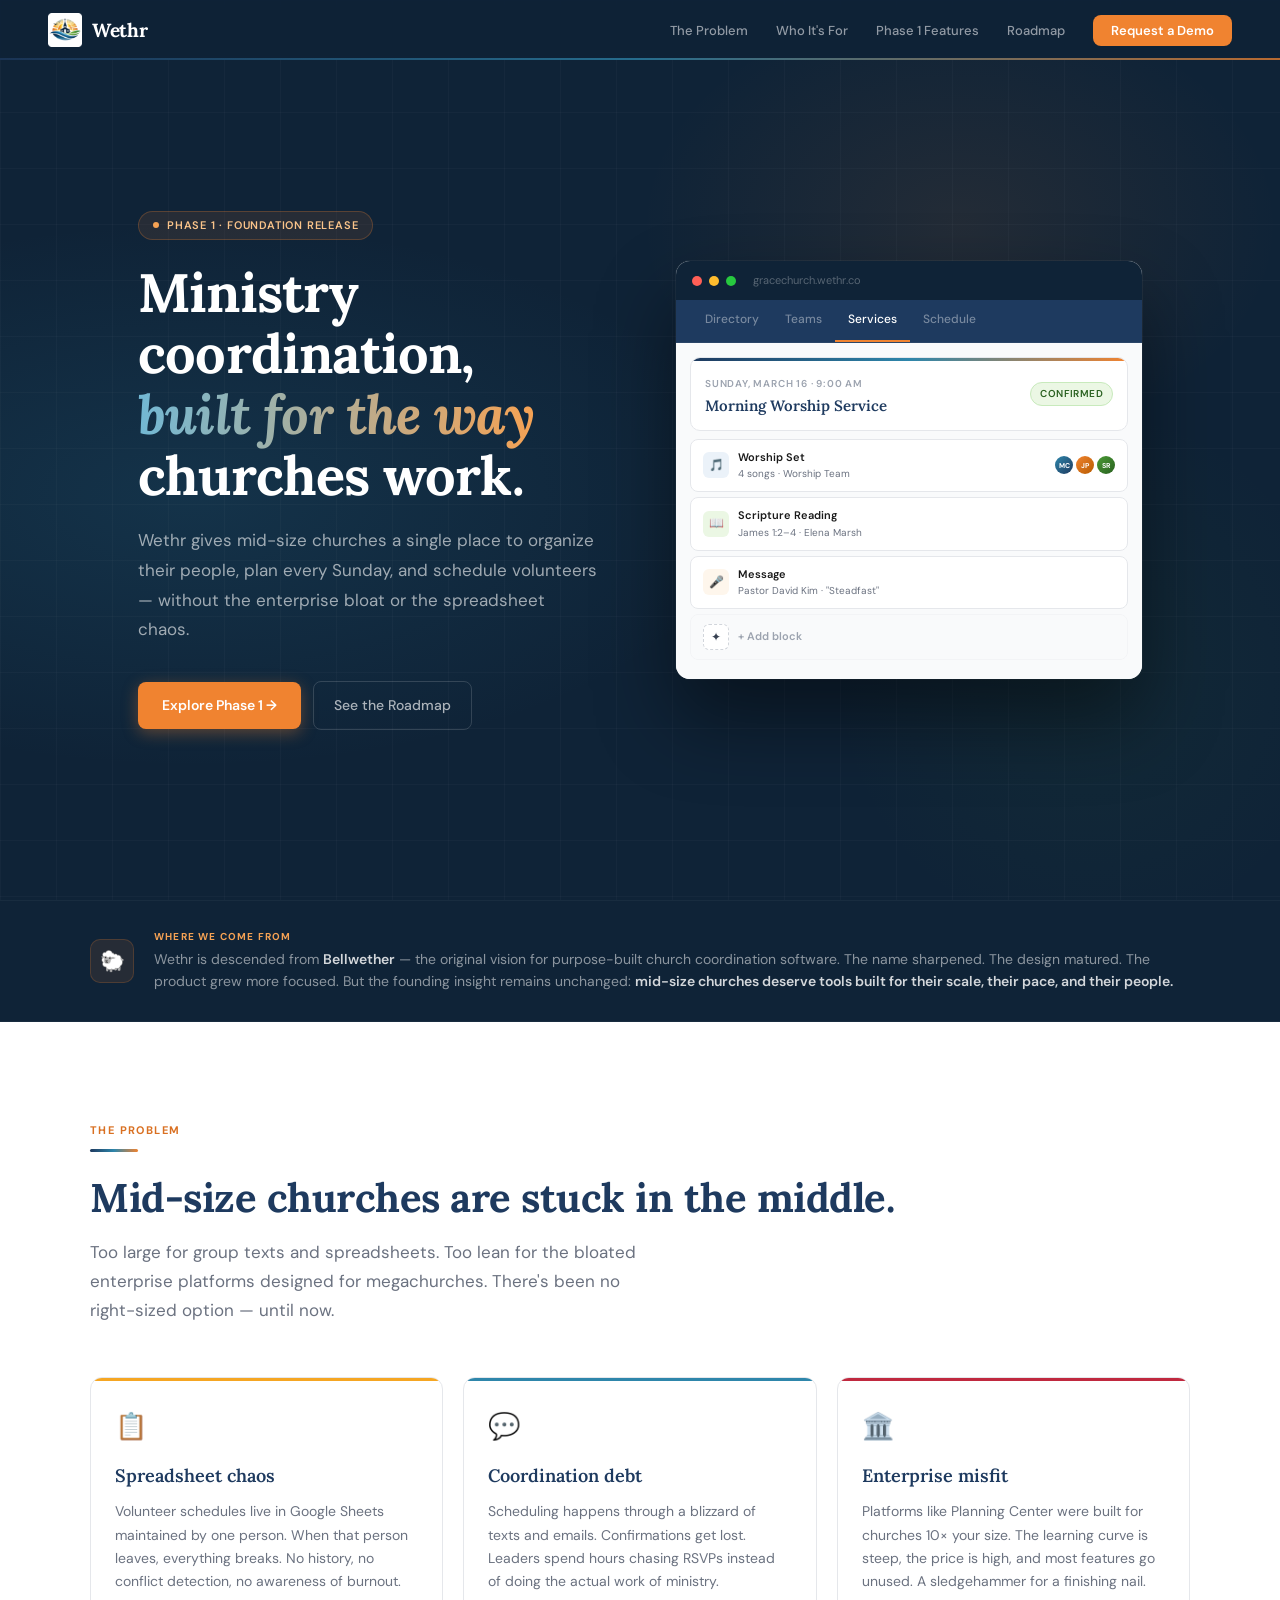
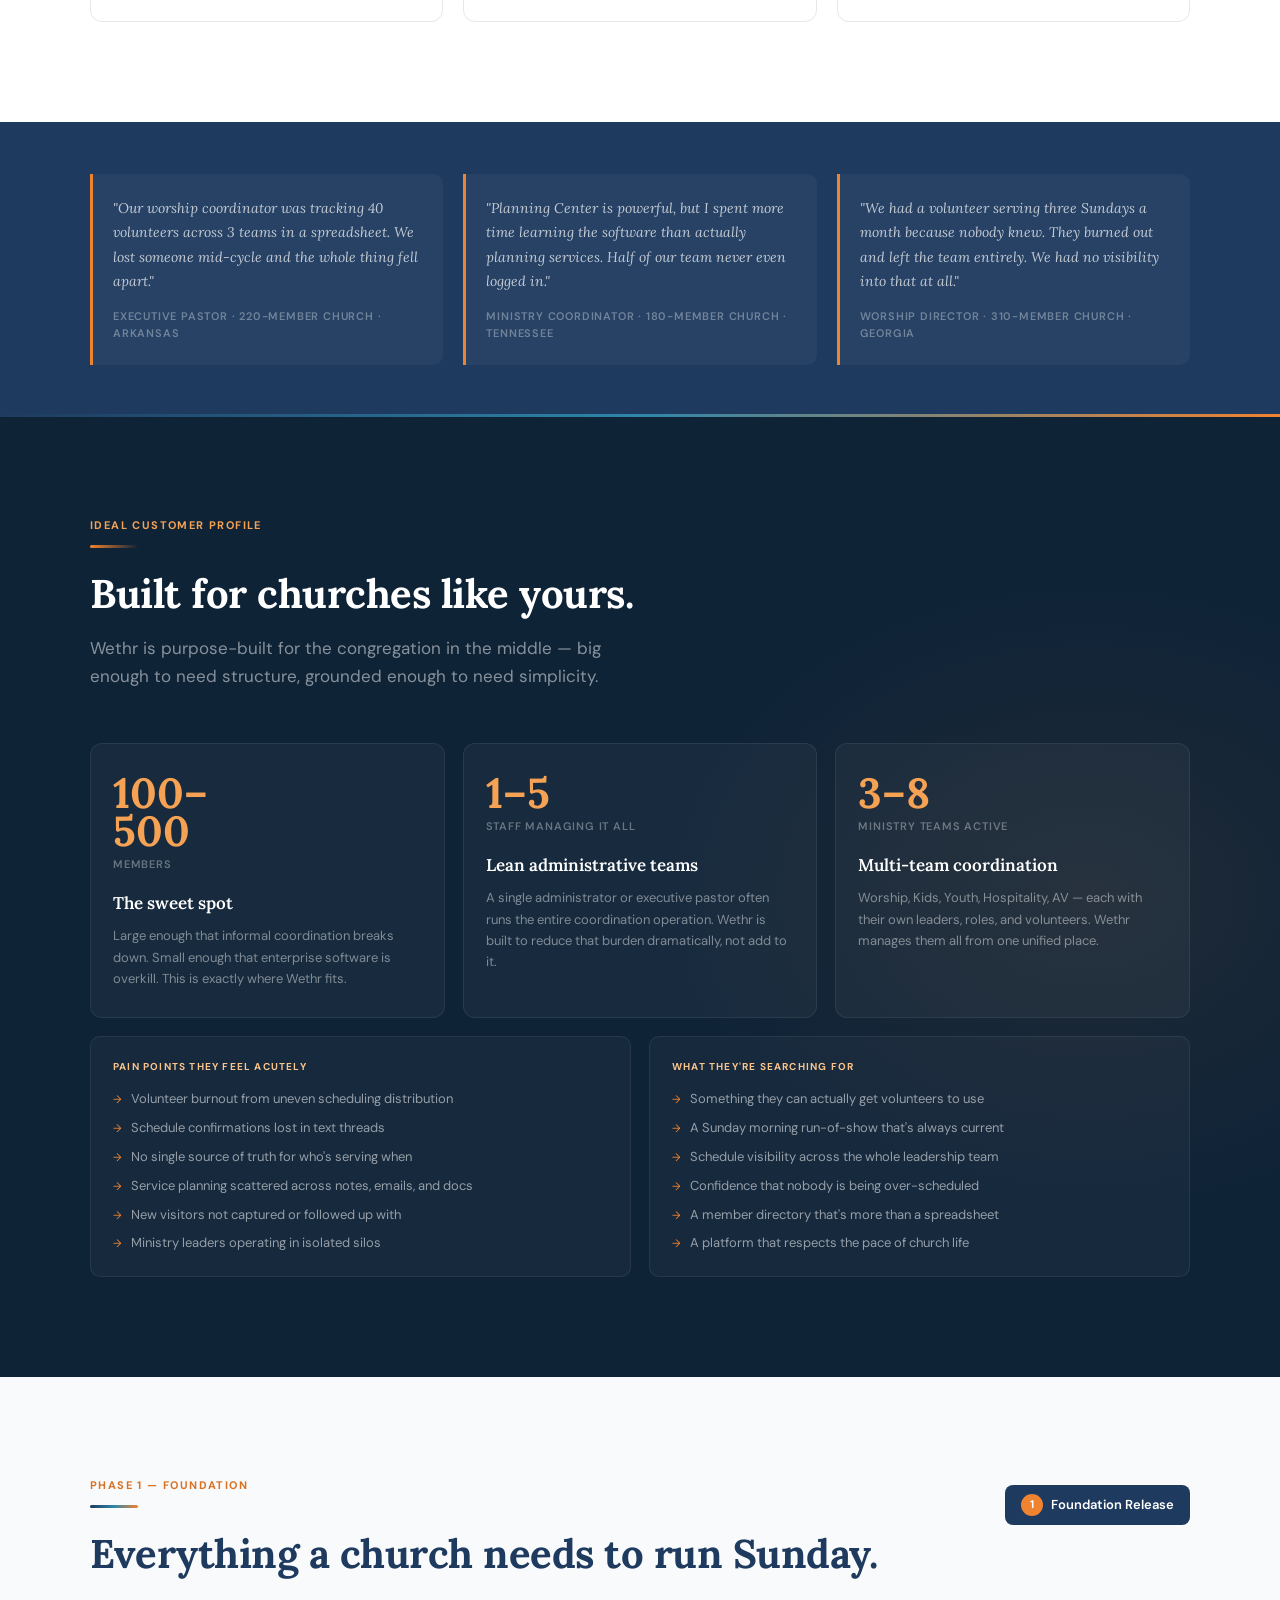
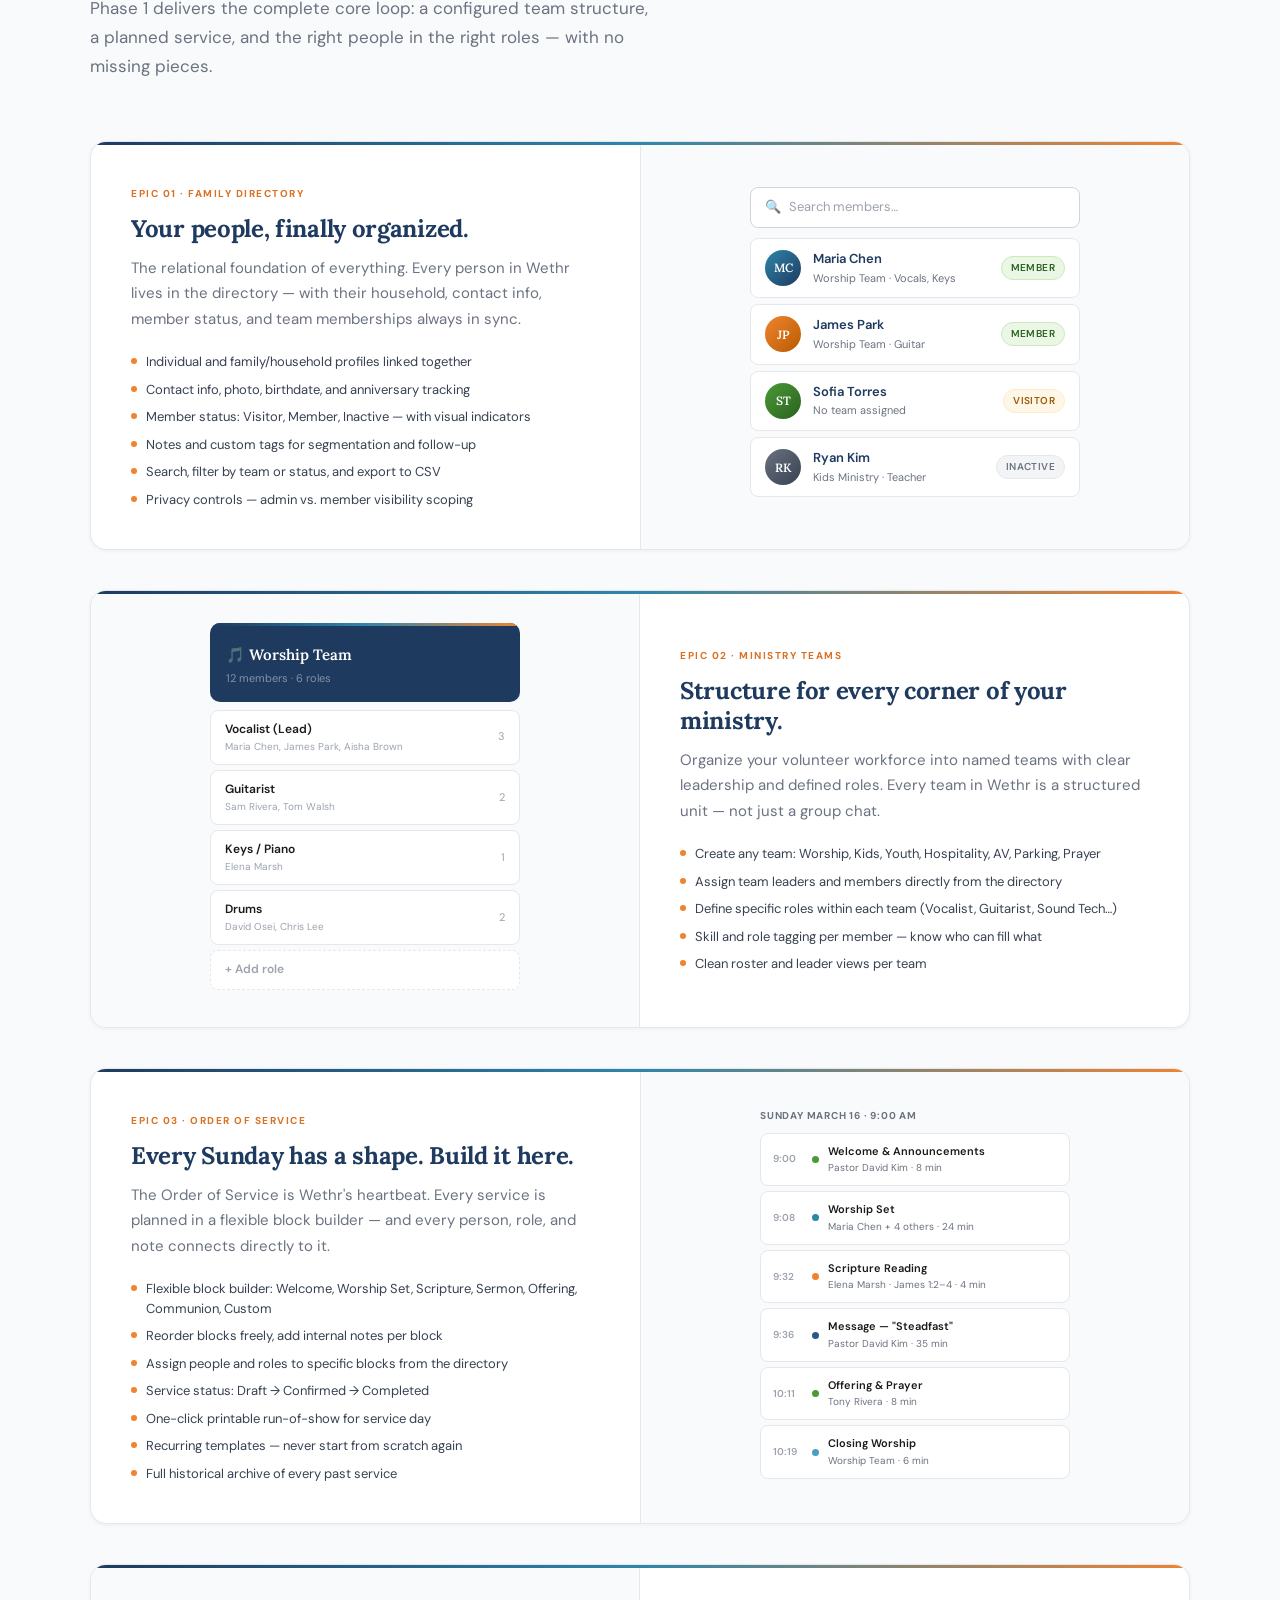
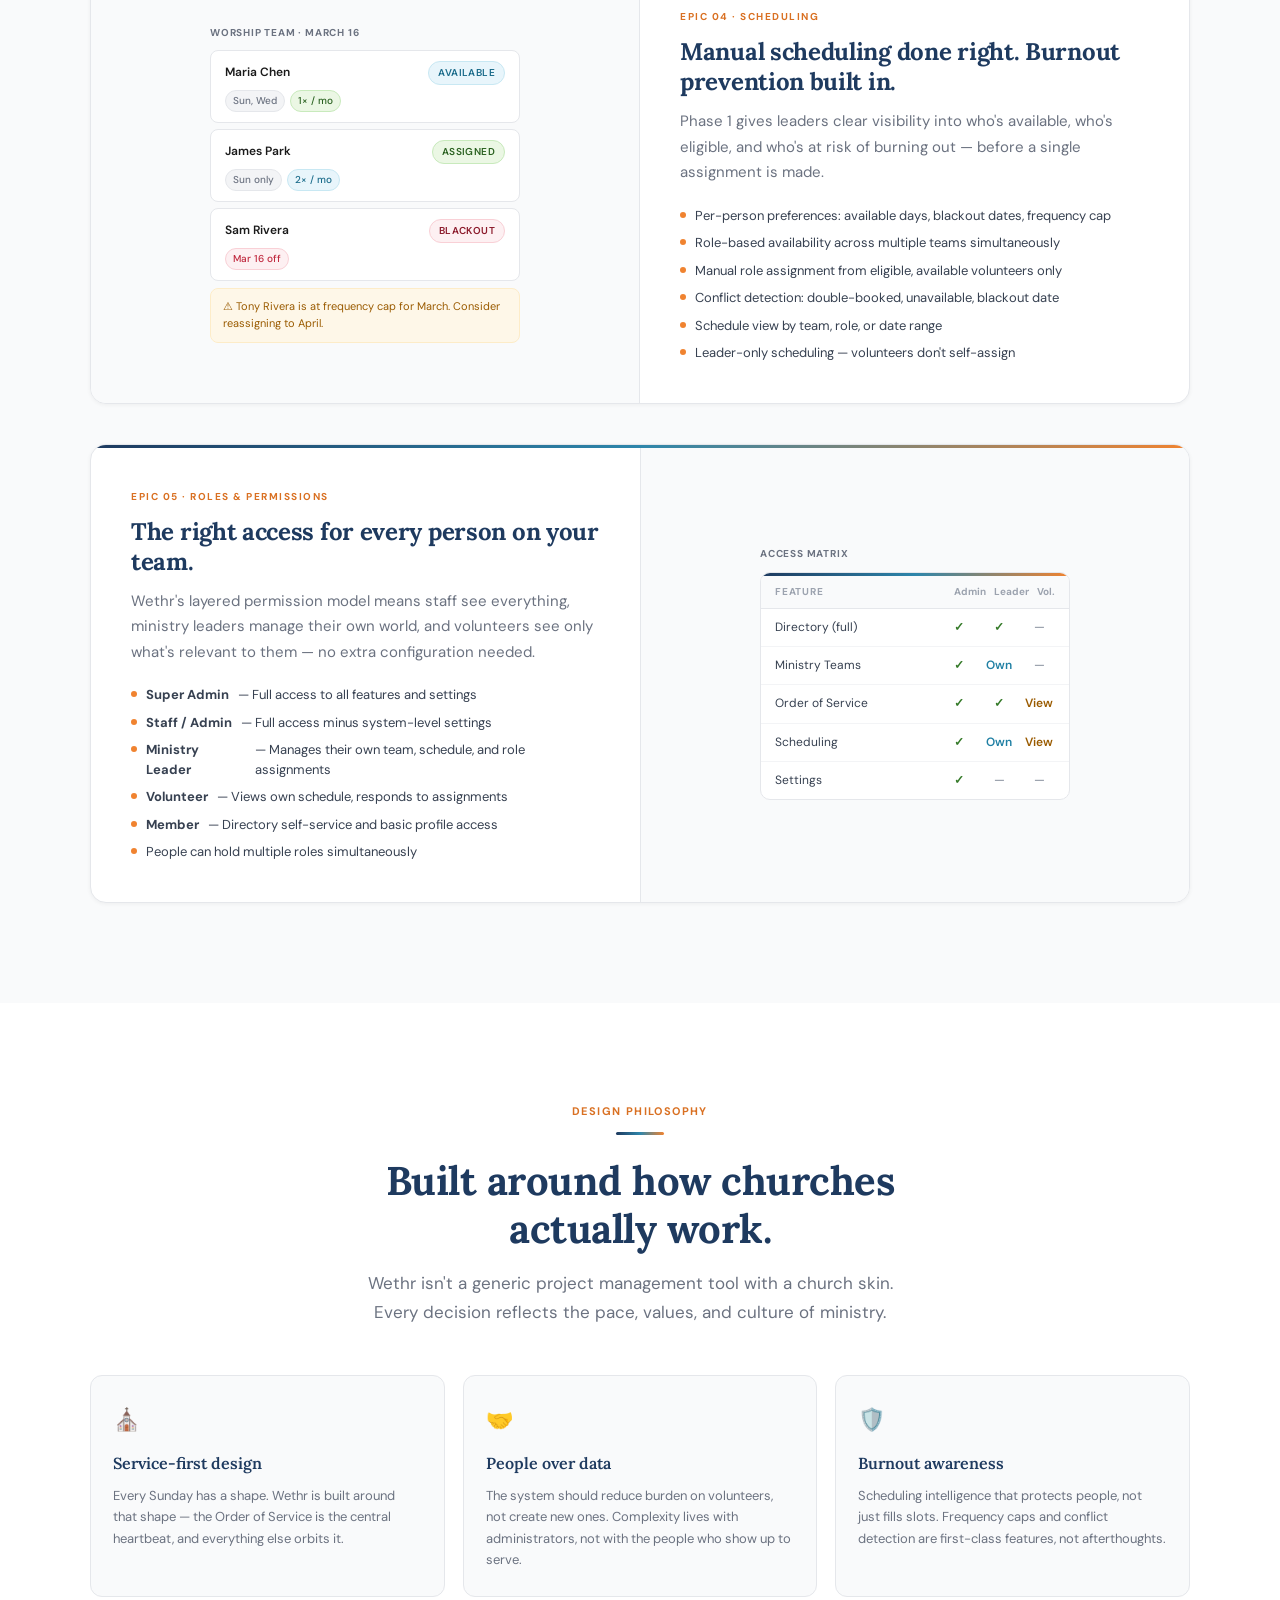
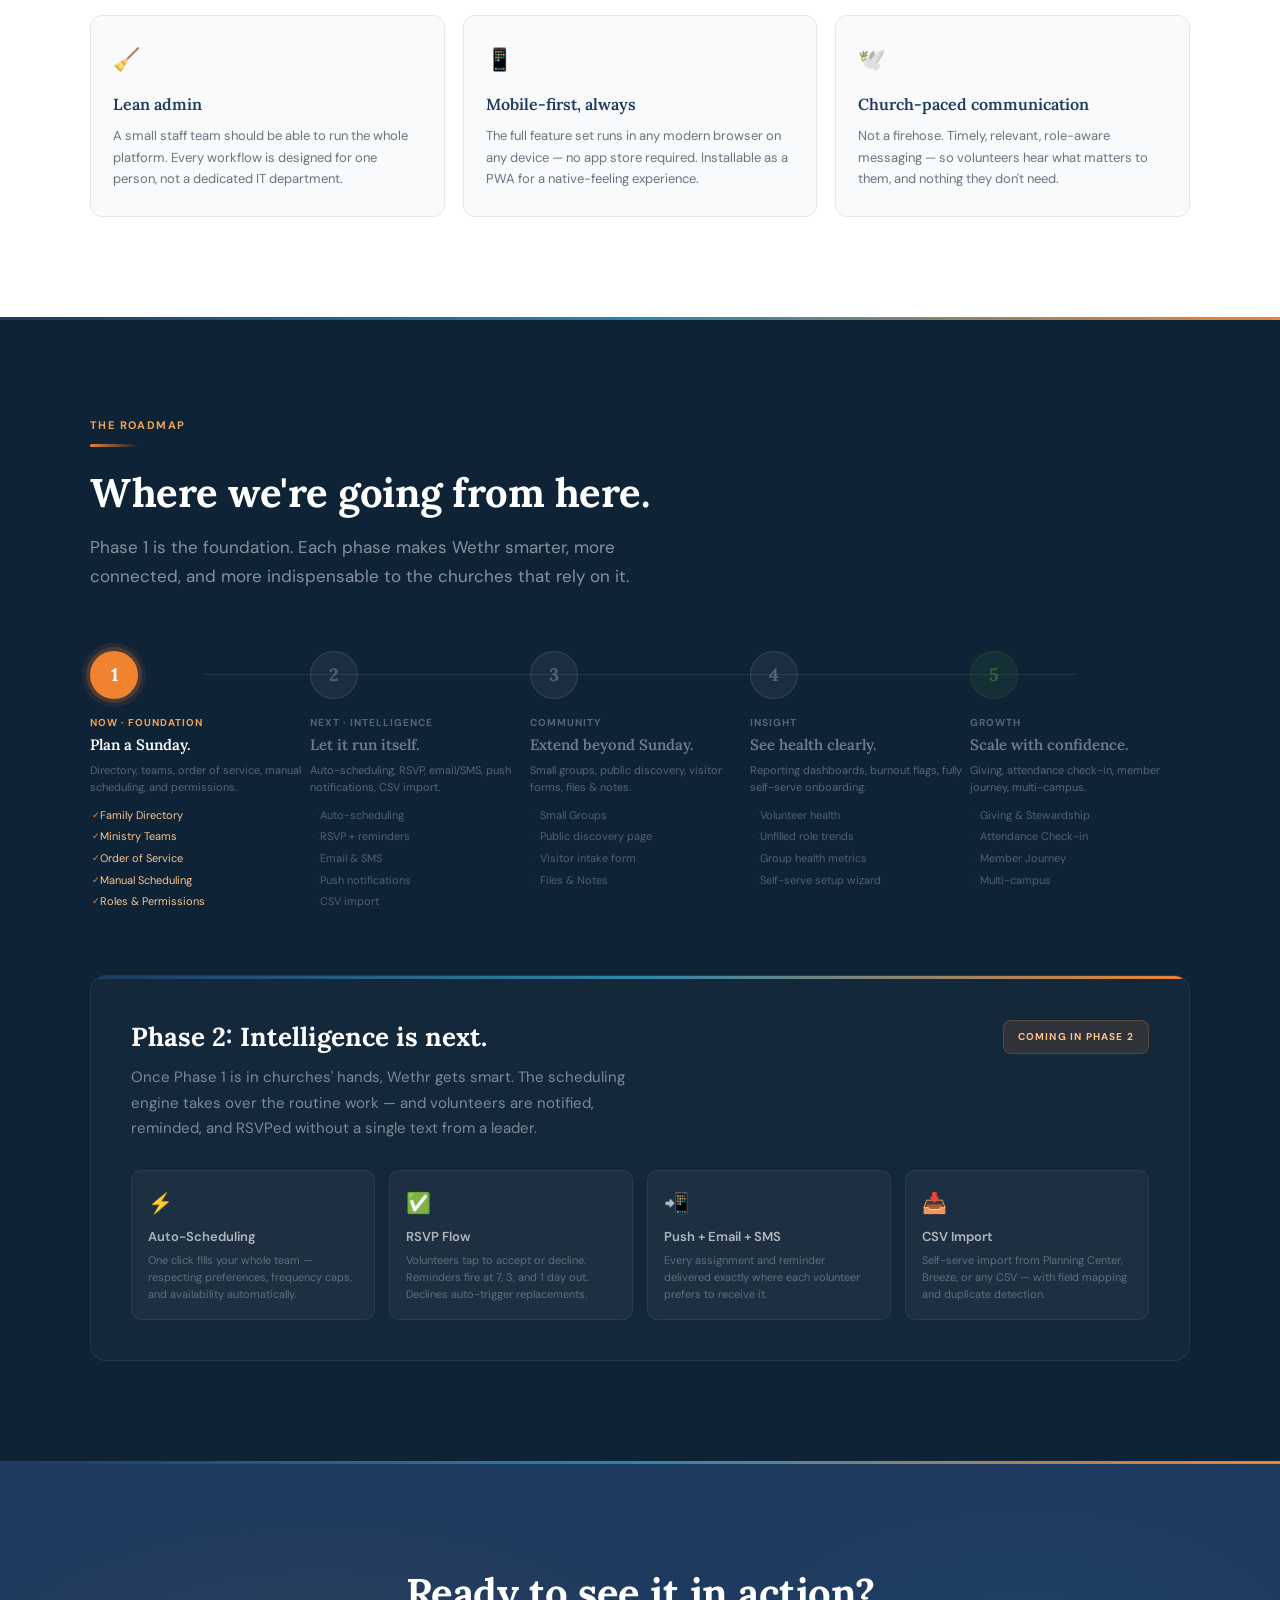
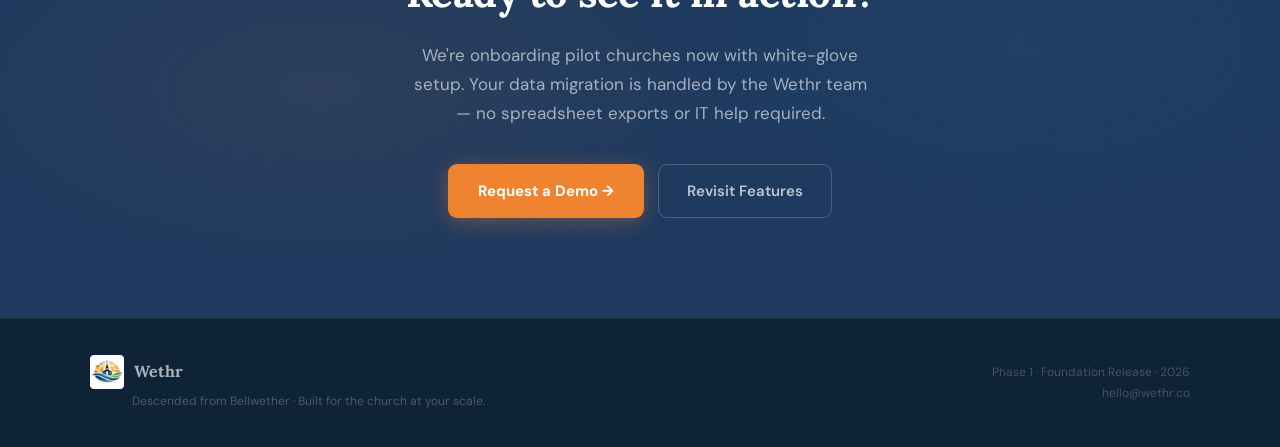
==== index.html @ d630afc7 "Brochure + Logo" ====
<!DOCTYPE html>
<html lang="en">
<head>
  <meta charset="UTF-8" />
  <meta name="viewport" content="width=device-width, initial-scale=1.0" />
  <title>Wethr — Phase 1 Pitch</title>
  <link rel="preconnect" href="https://fonts.googleapis.com" />
  <link rel="preconnect" href="https://fonts.gstatic.com" crossorigin />
  <link href="https://fonts.googleapis.com/css2?family=Lora:ital,wght@0,400;0,600;0,700;1,400;1,600&family=DM+Sans:wght@300;400;500;600;700&display=swap" rel="stylesheet" />
  <style>
    *, *::before, *::after { box-sizing: border-box; margin: 0; padding: 0; }

    :root {
      --navy-950: #0F2337;
      --navy-900: #1E3A5F;
      --navy-800: #254873;
      --navy-700: #2D5886;
      --navy-600: #3A6B9E;
      --navy-100: #D6E4F0;
      --navy-50:  #EBF2F9;

      --cerulean-700: #1A6B8A;
      --cerulean-600: #2180A4;
      --cerulean-500: #2E86AB;
      --cerulean-400: #4A9EC1;
      --cerulean-300: #72B8D4;
      --cerulean-100: #C8E8F3;
      --cerulean-50:  #E8F5FB;

      /* Sunrise — Wethr brand accent, from logo sunburst */
      --sunrise-700: #B85C00;
      --sunrise-600: #D97022;
      --sunrise-500: #F08330;
      --sunrise-400: #F5A254;
      --sunrise-300: #FAC48A;
      --sunrise-100: #FDE8CC;
      --sunrise-50:  #FEF6EC;

      /* Meadow — success green, from logo landscape */
      --meadow-700: #2A6120;
      --meadow-600: #357A29;
      --meadow-500: #4A9A35;
      --meadow-100: #C8EABC;
      --meadow-50:  #EBF7E4;

      --amber-700: #9A5B00;
      --amber-500: #D97B00;
      --amber-400: #F5A623;
      --amber-100: #FDECC8;
      --amber-50:  #FEF7E8;

      --crimson-700: #8B1A2B;
      --crimson-500: #C0293F;
      --crimson-400: #D94F62;
      --crimson-100: #F9D0D6;
      --crimson-50:  #FDF0F2;

      --neutral-900: #1A1A1A;
      --neutral-700: #374151;
      --neutral-500: #6B7280;
      --neutral-400: #9CA3AF;
      --neutral-300: #D1D5DB;
      --neutral-200: #E5E7EB;
      --neutral-100: #F3F4F6;
      --neutral-50:  #F9FAFB;
      --white: #FFFFFF;

      /* Brand signature gradient: Navy → Cerulean → Sunrise */
      --brand-rule: linear-gradient(90deg, #1E3A5F, #2E86AB, #F08330);
    }

    html { scroll-behavior: smooth; }
    body { font-family: 'DM Sans', sans-serif; font-size: 16px; color: var(--neutral-700); background: var(--neutral-50); line-height: 1.6; }

    /* ── NAV ── */
    nav {
      position: fixed; top: 0; left: 0; right: 0; z-index: 100;
      background: rgba(15, 35, 55, 0.97);
      backdrop-filter: blur(14px);
      display: flex; align-items: center; justify-content: space-between;
      padding: 0 48px; height: 60px;
    }
    nav::after { content: ''; position: absolute; bottom: 0; left: 0; right: 0; height: 2px; background: var(--brand-rule); opacity: 0.75; }

    .nav-brand { display: flex; align-items: center; gap: 10px; text-decoration: none; }
    .nav-logo { width: 34px; height: 34px; flex-shrink: 0; }
    .nav-wordmark { font-family: 'Lora', serif; font-size: 19px; font-weight: 700; color: white; letter-spacing: -0.3px; }

    .nav-links { display: flex; gap: 28px; list-style: none; align-items: center; }
    .nav-links a { font-size: 13px; font-weight: 500; color: rgba(255,255,255,0.55); text-decoration: none; transition: color 0.2s; }
    .nav-links a:hover { color: white; }
    .nav-cta { background: var(--sunrise-500) !important; color: white !important; padding: 7px 18px; border-radius: 8px; font-weight: 600 !important; }
    .nav-cta:hover { background: var(--sunrise-600) !important; }

    /* ── HERO ── */
    .hero { min-height: 100vh; background: var(--navy-950); position: relative; overflow: hidden; display: flex; align-items: center; padding: 120px 0 80px; }
    .hero-bg { position: absolute; inset: 0; background: radial-gradient(ellipse 80% 55% at 15% 55%, rgba(46,134,171,0.16) 0%, transparent 55%), radial-gradient(ellipse 50% 50% at 75% 25%, rgba(240,131,48,0.09) 0%, transparent 50%), radial-gradient(ellipse 40% 60% at 85% 75%, rgba(74,154,53,0.06) 0%, transparent 50%); }
    .hero-grid { position: absolute; inset: 0; background-image: linear-gradient(rgba(255,255,255,0.025) 1px, transparent 1px), linear-gradient(90deg, rgba(255,255,255,0.025) 1px, transparent 1px); background-size: 56px 56px; }

    .hero-content { position: relative; z-index: 2; max-width: 1100px; margin: 0 auto; padding: 0 48px; display: grid; grid-template-columns: 1fr 1fr; gap: 72px; align-items: center; }

    .heritage-pill { display: inline-flex; align-items: center; gap: 8px; background: rgba(240,131,48,0.1); border: 1px solid rgba(240,131,48,0.25); border-radius: 9999px; padding: 5px 14px; margin-bottom: 22px; }
    .heritage-pill-dot { width: 6px; height: 6px; background: var(--sunrise-400); border-radius: 50%; animation: pulse 2.5s infinite; }
    @keyframes pulse { 0%, 100% { opacity: 1; } 50% { opacity: 0.4; } }
    .heritage-pill-text { font-size: 11px; font-weight: 600; color: var(--sunrise-300); letter-spacing: 0.8px; text-transform: uppercase; }

    .hero-title { font-family: 'Lora', serif; font-size: clamp(36px, 4.8vw, 54px); font-weight: 700; color: white; line-height: 1.13; letter-spacing: -0.8px; margin-bottom: 20px; }
    .hero-title em { font-style: italic; background: linear-gradient(90deg, var(--cerulean-300), var(--sunrise-400)); -webkit-background-clip: text; -webkit-text-fill-color: transparent; background-clip: text; }
    .hero-subtitle { font-size: 17px; color: rgba(255,255,255,0.6); line-height: 1.75; margin-bottom: 36px; max-width: 460px; }

    .hero-actions { display: flex; gap: 12px; align-items: center; }
    .btn-primary { display: inline-flex; align-items: center; gap: 8px; background: var(--sunrise-500); color: white; font-size: 14px; font-weight: 600; padding: 12px 24px; border-radius: 8px; text-decoration: none; transition: all 0.2s; box-shadow: 0 4px 16px rgba(240,131,48,0.35); }
    .btn-primary:hover { background: var(--sunrise-600); transform: translateY(-1px); box-shadow: 0 6px 22px rgba(240,131,48,0.45); }
    .btn-ghost { display: inline-flex; align-items: center; gap: 8px; background: transparent; color: rgba(255,255,255,0.65); font-size: 14px; font-weight: 500; padding: 12px 20px; border-radius: 8px; text-decoration: none; border: 1px solid rgba(255,255,255,0.15); transition: all 0.2s; }
    .btn-ghost:hover { background: rgba(255,255,255,0.06); color: white; }

    /* App window */
    .hero-visual { position: relative; }
    .app-window { background: white; border-radius: 14px; box-shadow: 0 40px 80px rgba(0,0,0,0.45), 0 0 0 1px rgba(255,255,255,0.05); overflow: hidden; }
    .app-titlebar { background: var(--navy-950); padding: 11px 16px; display: flex; align-items: center; gap: 7px; }
    .titlebar-dot { width: 10px; height: 10px; border-radius: 50%; }
    .app-nav-bar { background: var(--navy-900); display: flex; border-bottom: 1px solid rgba(255,255,255,0.06); padding: 0 16px; }
    .app-nav-item { font-size: 12px; font-weight: 500; color: rgba(255,255,255,0.4); padding: 10px 13px; border-bottom: 2px solid transparent; }
    .app-nav-item.active { color: white; border-bottom-color: var(--sunrise-500); }
    .app-body { padding: 14px; background: var(--neutral-50); }
    .app-service-header { background: white; border: 1px solid var(--neutral-200); border-radius: 10px; padding: 12px 14px; margin-bottom: 8px; display: flex; align-items: center; justify-content: space-between; overflow: hidden; position: relative; }
    .app-service-rule { position: absolute; top: 0; left: 0; right: 0; height: 3px; background: var(--brand-rule); }
    .service-date { font-size: 10px; font-weight: 600; color: var(--neutral-400); text-transform: uppercase; letter-spacing: 0.8px; margin-bottom: 2px; margin-top: 6px; }
    .service-name { font-family: 'Lora', serif; font-size: 15px; font-weight: 600; color: var(--navy-900); }
    .badge { font-size: 10px; font-weight: 600; letter-spacing: 0.4px; text-transform: uppercase; padding: 3px 9px; border-radius: 9999px; }
    .badge-confirmed { background: var(--meadow-50); color: var(--meadow-700); border: 1px solid var(--meadow-100); }
    .app-block { background: white; border: 1px solid var(--neutral-200); border-radius: 8px; padding: 9px 12px; margin-bottom: 5px; display: flex; align-items: center; gap: 9px; }
    .block-icon { width: 26px; height: 26px; border-radius: 6px; display: flex; align-items: center; justify-content: center; font-size: 12px; flex-shrink: 0; }
    .block-label { font-size: 11px; font-weight: 600; color: var(--neutral-900); }
    .block-detail { font-size: 10px; color: var(--neutral-500); }
    .avatar-row { display: flex; gap: 3px; }
    .avatar { width: 18px; height: 18px; border-radius: 50%; display: flex; align-items: center; justify-content: center; font-size: 7px; font-weight: 700; color: white; }

    /* ── SHARED ── */
    section { padding: 100px 48px; }
    .container { max-width: 1100px; margin: 0 auto; }
    .section-label { font-size: 11px; font-weight: 700; letter-spacing: 1.4px; text-transform: uppercase; color: var(--sunrise-600); margin-bottom: 10px; }
    .section-title { font-family: 'Lora', serif; font-size: clamp(28px, 3.5vw, 40px); font-weight: 700; color: var(--navy-900); letter-spacing: -0.5px; line-height: 1.2; margin-bottom: 16px; }
    .section-subtitle { font-size: 17px; color: var(--neutral-500); line-height: 1.7; max-width: 560px; }
    .brand-rule { height: 3px; background: var(--brand-rule); border-radius: 2px; width: 48px; margin-bottom: 22px; }

    /* ── HERITAGE BANNER ── */
    .heritage-banner { background: var(--navy-950); border-top: 1px solid rgba(255,255,255,0.04); border-bottom: 1px solid rgba(255,255,255,0.04); padding: 28px 48px; }
    .heritage-inner { max-width: 1100px; margin: 0 auto; display: flex; align-items: center; gap: 20px; }
    .heritage-icon { width: 44px; height: 44px; border-radius: 10px; background: rgba(240,131,48,0.1); border: 1px solid rgba(240,131,48,0.2); display: flex; align-items: center; justify-content: center; flex-shrink: 0; font-size: 20px; }
    .heritage-label { font-size: 10px; font-weight: 700; text-transform: uppercase; letter-spacing: 1.2px; color: var(--sunrise-400); margin-bottom: 3px; }
    .heritage-body { font-size: 14px; color: rgba(255,255,255,0.52); line-height: 1.6; }
    .heritage-body strong { color: rgba(255,255,255,0.82); font-weight: 600; }

    /* ── PROBLEM ── */
    .problem-section { background: var(--white); }
    .problem-grid { display: grid; grid-template-columns: repeat(3, 1fr); gap: 20px; margin-top: 52px; }
    .problem-card { padding: 28px 24px; border-radius: 12px; border: 1px solid var(--neutral-200); position: relative; overflow: hidden; transition: transform 0.2s, box-shadow 0.2s; }
    .problem-card:hover { transform: translateY(-2px); box-shadow: 0 8px 24px rgba(0,0,0,0.08); }
    .problem-card::before { content: ''; position: absolute; top: 0; left: 0; right: 0; height: 3px; }
    .problem-card.p1::before { background: var(--amber-400); }
    .problem-card.p2::before { background: var(--cerulean-500); }
    .problem-card.p3::before { background: var(--crimson-500); }
    .problem-icon { font-size: 26px; margin-bottom: 14px; }
    .problem-card h3 { font-family: 'Lora', serif; font-size: 18px; font-weight: 600; color: var(--navy-900); margin-bottom: 10px; }
    .problem-card p { font-size: 14px; color: var(--neutral-500); line-height: 1.65; }

    /* ── QUOTE STRIP ── */
    .quote-strip { background: var(--navy-900); padding: 52px 48px; position: relative; overflow: hidden; }
    .quote-strip::after { content: ''; position: absolute; bottom: 0; left: 0; right: 0; height: 3px; background: var(--brand-rule); }
    .quote-grid { max-width: 1100px; margin: 0 auto; display: grid; grid-template-columns: repeat(3, 1fr); gap: 20px; }
    .quote-card { padding: 22px 20px; border-left: 3px solid var(--sunrise-500); background: rgba(255,255,255,0.04); border-radius: 0 10px 10px 0; }
    .quote-text { font-family: 'Lora', serif; font-style: italic; font-size: 14px; color: rgba(255,255,255,0.72); line-height: 1.75; margin-bottom: 14px; }
    .quote-attr { font-size: 11px; font-weight: 600; color: rgba(255,255,255,0.35); text-transform: uppercase; letter-spacing: 0.8px; }

    /* ── ICP ── */
    .icp-section { background: var(--navy-950); position: relative; overflow: hidden; }
    .icp-section::before { content: ''; position: absolute; inset: 0; background: radial-gradient(ellipse 60% 60% at 85% 50%, rgba(240,131,48,0.07) 0%, transparent 55%); }
    .icp-section .section-label { color: var(--sunrise-400); }
    .icp-section .section-title { color: white; }
    .icp-section .section-subtitle { color: rgba(255,255,255,0.5); }
    .icp-grid { display: grid; grid-template-columns: repeat(3, 1fr); gap: 18px; margin-top: 52px; }
    .icp-card { background: rgba(255,255,255,0.04); border: 1px solid rgba(255,255,255,0.07); border-radius: 12px; padding: 28px 22px; transition: all 0.25s; }
    .icp-card:hover { background: rgba(255,255,255,0.07); border-color: rgba(240,131,48,0.25); transform: translateY(-2px); }
    .icp-stat { font-family: 'Lora', serif; font-size: 42px; font-weight: 700; color: var(--sunrise-400); line-height: 1; margin-bottom: 4px; }
    .icp-stat-label { font-size: 11px; font-weight: 600; color: rgba(255,255,255,0.35); text-transform: uppercase; letter-spacing: 0.8px; margin-bottom: 16px; }
    .icp-card h3 { font-family: 'Lora', serif; font-size: 17px; font-weight: 600; color: white; margin-bottom: 8px; }
    .icp-card p { font-size: 13px; color: rgba(255,255,255,0.45); line-height: 1.65; }
    .icp-detail-row { display: grid; grid-template-columns: 1fr 1fr; gap: 18px; margin-top: 18px; }
    .icp-detail-box { background: rgba(255,255,255,0.03); border: 1px solid rgba(255,255,255,0.07); border-radius: 10px; padding: 22px; }
    .icp-detail-box h4 { font-size: 10px; font-weight: 700; text-transform: uppercase; letter-spacing: 1.2px; color: var(--sunrise-300); margin-bottom: 14px; }
    .icp-detail-box ul { list-style: none; display: flex; flex-direction: column; gap: 8px; }
    .icp-detail-box li { font-size: 13px; color: rgba(255,255,255,0.55); display: flex; align-items: flex-start; gap: 9px; }
    .icp-detail-box li::before { content: '→'; color: var(--sunrise-500); font-size: 11px; margin-top: 2px; flex-shrink: 0; }

    /* ── FEATURES ── */
    .features-section { background: var(--neutral-50); }
    .features-header { display: flex; align-items: flex-start; justify-content: space-between; gap: 48px; margin-bottom: 60px; }
    .phase-badge { display: inline-flex; align-items: center; gap: 8px; background: var(--navy-900); color: white; padding: 9px 16px; border-radius: 8px; font-size: 13px; font-weight: 600; flex-shrink: 0; margin-top: 8px; }
    .phase-badge-num { background: var(--sunrise-500); color: white; width: 22px; height: 22px; border-radius: 50%; display: flex; align-items: center; justify-content: center; font-size: 11px; font-weight: 700; }

    .feature-block { display: grid; grid-template-columns: 1fr 1fr; margin-bottom: 40px; background: white; border: 1px solid var(--neutral-200); border-radius: 16px; overflow: hidden; box-shadow: 0 1px 4px rgba(0,0,0,0.05); position: relative; }
    /* brand rule top stripe */
    .feature-block::before { content: ''; display: block; position: absolute; top: 0; left: 0; right: 0; height: 3px; background: var(--brand-rule); z-index: 1; }
    .feature-block.reverse { direction: rtl; }
    .feature-block.reverse > * { direction: ltr; }

    .feature-content { padding: 44px 40px 40px; display: flex; flex-direction: column; justify-content: center; }
    .feature-number { font-size: 10px; font-weight: 700; text-transform: uppercase; letter-spacing: 1.5px; color: var(--sunrise-600); margin-bottom: 12px; }
    .feature-content h3 { font-family: 'Lora', serif; font-size: 24px; font-weight: 700; color: var(--navy-900); letter-spacing: -0.3px; margin-bottom: 12px; line-height: 1.25; }
    .feature-content p { font-size: 15px; color: var(--neutral-500); line-height: 1.7; margin-bottom: 20px; }
    .feature-list { list-style: none; display: flex; flex-direction: column; gap: 8px; }
    .feature-list li { font-size: 13px; color: var(--neutral-700); display: flex; align-items: flex-start; gap: 9px; line-height: 1.5; }
    .feature-list li::before { content: ''; width: 6px; height: 6px; border-radius: 50%; background: var(--sunrise-500); flex-shrink: 0; margin-top: 6px; }

    .feature-visual { background: var(--neutral-50); border-left: 1px solid var(--neutral-200); padding: 32px; display: flex; align-items: center; justify-content: center; min-height: 310px; }
    .feature-block.reverse .feature-visual { border-left: none; border-right: 1px solid var(--neutral-200); }

    /* ── MOCK UI ── */
    .dir-mock { width: 100%; max-width: 330px; }
    .dir-search { background: white; border: 1px solid var(--neutral-300); border-radius: 8px; padding: 9px 14px; font-size: 13px; color: var(--neutral-400); margin-bottom: 10px; display: flex; align-items: center; gap: 8px; }
    .person-row { background: white; border: 1px solid var(--neutral-200); border-radius: 8px; padding: 10px 14px; margin-bottom: 6px; display: flex; align-items: center; gap: 12px; }
    .person-avatar { width: 36px; height: 36px; border-radius: 50%; display: flex; align-items: center; justify-content: center; font-family: 'Lora', serif; font-size: 12px; font-weight: 600; color: white; flex-shrink: 0; }
    .person-info { flex: 1; }
    .person-name { font-size: 13px; font-weight: 600; color: var(--navy-900); }
    .person-meta { font-size: 11px; color: var(--neutral-500); }

    .team-mock { width: 100%; max-width: 310px; }
    .team-header-card { background: var(--navy-900); border-radius: 10px; padding: 14px 16px; margin-bottom: 8px; position: relative; overflow: hidden; }
    .team-header-rule { position: absolute; top: 0; left: 0; right: 0; height: 3px; background: var(--brand-rule); }
    .team-name { font-family: 'Lora', serif; font-size: 15px; font-weight: 600; color: white; margin-bottom: 3px; margin-top: 6px; }
    .team-count { font-size: 11px; color: rgba(255,255,255,0.45); }
    .role-row { background: white; border: 1px solid var(--neutral-200); border-radius: 8px; padding: 9px 14px; margin-bottom: 5px; display: flex; align-items: center; justify-content: space-between; }
    .role-name { font-size: 12px; font-weight: 600; color: var(--neutral-900); }
    .role-count { font-size: 11px; color: var(--neutral-400); }

    .oos-mock { width: 100%; max-width: 310px; }
    .oos-block { background: white; border: 1px solid var(--neutral-200); border-radius: 8px; padding: 9px 12px; margin-bottom: 5px; display: flex; gap: 9px; align-items: center; }
    .oos-time { font-size: 10px; color: var(--neutral-400); font-weight: 600; width: 30px; flex-shrink: 0; }
    .oos-dot { width: 7px; height: 7px; border-radius: 50%; flex-shrink: 0; }
    .oos-block-name { font-size: 11px; font-weight: 600; color: var(--neutral-900); }
    .oos-block-who { font-size: 10px; color: var(--neutral-500); }

    .sched-mock { width: 100%; max-width: 310px; }
    .sched-person { background: white; border: 1px solid var(--neutral-200); border-radius: 8px; padding: 10px 14px; margin-bottom: 6px; }
    .sched-row { display: flex; align-items: center; justify-content: space-between; margin-bottom: 5px; }
    .sched-name { font-size: 12px; font-weight: 600; color: var(--neutral-900); }
    .sched-prefs { display: flex; gap: 5px; flex-wrap: wrap; }
    .pref-chip { font-size: 10px; font-weight: 500; padding: 2px 7px; border-radius: 9999px; border: 1px solid; }
    .conflict-alert { background: var(--amber-50); border: 1px solid var(--amber-100); border-radius: 8px; padding: 9px 12px; margin-top: 7px; font-size: 11px; color: #9A5B00; display: flex; gap: 7px; align-items: flex-start; }

    /* ── PHILOSOPHY ── */
    .philosophy-section { background: white; }
    .principles-grid { display: grid; grid-template-columns: repeat(3, 1fr); gap: 18px; margin-top: 48px; }
    .principle-card { padding: 26px 22px; border-radius: 12px; border: 1px solid var(--neutral-200); background: var(--neutral-50); position: relative; overflow: hidden; }
    .principle-card::after { content: ''; position: absolute; bottom: 0; left: 0; right: 0; height: 2px; background: var(--brand-rule); opacity: 0; transition: opacity 0.25s; }
    .principle-card:hover::after { opacity: 1; }
    .principle-icon { font-size: 22px; margin-bottom: 14px; }
    .principle-card h3 { font-family: 'Lora', serif; font-size: 16px; font-weight: 600; color: var(--navy-900); margin-bottom: 8px; }
    .principle-card p { font-size: 13px; color: var(--neutral-500); line-height: 1.65; }

    /* ── ROADMAP ── */
    .roadmap-section { background: var(--navy-950); position: relative; overflow: hidden; }
    .roadmap-section::before { content: ''; position: absolute; top: 0; left: 0; right: 0; height: 3px; background: var(--brand-rule); }
    .roadmap-section .section-label { color: var(--sunrise-400); }
    .roadmap-section .section-title { color: white; }
    .roadmap-section .section-subtitle { color: rgba(255,255,255,0.5); }

    .roadmap-timeline { margin-top: 60px; display: grid; grid-template-columns: repeat(5, 1fr); gap: 0; position: relative; }
    .roadmap-timeline::before { content: ''; position: absolute; top: 23px; left: calc(10% + 4px); right: calc(10% + 4px); height: 1px; background: rgba(255,255,255,0.08); }

    .roadmap-phase { padding: 0 8px 0 0; }
    .phase-node { width: 48px; height: 48px; border-radius: 50%; display: flex; align-items: center; justify-content: center; font-family: 'Lora', serif; font-size: 18px; font-weight: 700; margin-bottom: 16px; position: relative; z-index: 1; }
    .phase-node.current { background: var(--sunrise-500); color: white; box-shadow: 0 0 0 4px rgba(240,131,48,0.2), 0 0 0 8px rgba(240,131,48,0.08); }
    .phase-node.upcoming { background: rgba(255,255,255,0.05); color: rgba(255,255,255,0.25); border: 1px solid rgba(255,255,255,0.1); }
    .phase-node.future { background: rgba(74,154,53,0.1); color: rgba(74,154,53,0.5); border: 1px solid rgba(74,154,53,0.15); }

    .phase-label { font-size: 10px; font-weight: 700; text-transform: uppercase; letter-spacing: 1px; margin-bottom: 5px; }
    .phase-label.current { color: var(--sunrise-400); }
    .phase-label.upcoming { color: rgba(255,255,255,0.3); }
    .phase-name { font-family: 'Lora', serif; font-size: 15px; font-weight: 600; margin-bottom: 7px; line-height: 1.25; }
    .phase-name.current { color: white; }
    .phase-name.upcoming { color: rgba(255,255,255,0.4); }
    .phase-desc { font-size: 11px; color: rgba(255,255,255,0.3); line-height: 1.6; margin-bottom: 10px; }
    .phase-feat { font-size: 11px; color: rgba(255,255,255,0.28); padding-left: 10px; position: relative; margin-bottom: 4px; }
    .phase-feat::before { content: '·'; position: absolute; left: 2px; color: rgba(255,255,255,0.15); }
    .phase-feat.active { color: var(--sunrise-300); }
    .phase-feat.active::before { content: '✓'; color: var(--sunrise-500); font-size: 9px; top: 1px; }

    .phase2-tease { margin-top: 60px; background: rgba(255,255,255,0.025); border: 1px solid rgba(255,255,255,0.07); border-radius: 16px; padding: 40px; position: relative; overflow: hidden; }
    .phase2-tease::before { content: ''; position: absolute; top: 0; left: 0; right: 0; height: 3px; background: var(--brand-rule); }
    .phase2-header { display: flex; align-items: flex-start; justify-content: space-between; gap: 32px; margin-bottom: 28px; }
    .phase2-tease h3 { font-family: 'Lora', serif; font-size: 26px; font-weight: 700; color: white; margin-bottom: 8px; }
    .phase2-body { font-size: 15px; color: rgba(255,255,255,0.45); line-height: 1.7; max-width: 520px; }
    .coming-soon-pill { flex-shrink: 0; background: rgba(240,131,48,0.12); border: 1px solid rgba(240,131,48,0.22); border-radius: 8px; padding: 8px 14px; font-size: 10px; font-weight: 700; letter-spacing: 1.2px; text-transform: uppercase; color: var(--sunrise-300); margin-top: 4px; }
    .tease-features { display: grid; grid-template-columns: repeat(4, 1fr); gap: 14px; }
    .tease-feat { background: rgba(255,255,255,0.04); border: 1px solid rgba(255,255,255,0.06); border-radius: 10px; padding: 16px; }
    .tease-feat-icon { font-size: 20px; margin-bottom: 8px; }
    .tease-feat-name { font-size: 13px; font-weight: 600; color: rgba(255,255,255,0.65); margin-bottom: 4px; }
    .tease-feat-desc { font-size: 11px; color: rgba(255,255,255,0.3); line-height: 1.55; }

    /* ── CTA ── */
    .cta-section { background: var(--navy-900); text-align: center; position: relative; overflow: hidden; padding: 100px 48px; }
    .cta-section::before { content: ''; position: absolute; top: 0; left: 0; right: 0; height: 3px; background: var(--brand-rule); }
    .cta-section::after { content: ''; position: absolute; inset: 0; background: radial-gradient(ellipse 60% 80% at 25% 50%, rgba(240,131,48,0.07) 0%, transparent 55%), radial-gradient(ellipse 50% 70% at 80% 40%, rgba(46,134,171,0.08) 0%, transparent 50%); }
    .cta-content { position: relative; z-index: 2; }
    .cta-section h2 { font-family: 'Lora', serif; font-size: 40px; font-weight: 700; color: white; letter-spacing: -0.5px; margin-bottom: 16px; }
    .cta-section p { font-size: 17px; color: rgba(255,255,255,0.6); margin-bottom: 36px; max-width: 460px; margin-left: auto; margin-right: auto; line-height: 1.7; }
    .cta-actions { display: flex; gap: 14px; justify-content: center; }
    .cta-btn-sunrise { display: inline-flex; align-items: center; gap: 8px; background: var(--sunrise-500); color: white; font-size: 15px; font-weight: 700; padding: 14px 30px; border-radius: 9px; text-decoration: none; transition: all 0.2s; box-shadow: 0 4px 20px rgba(240,131,48,0.35); }
    .cta-btn-sunrise:hover { background: var(--sunrise-600); transform: translateY(-2px); box-shadow: 0 8px 28px rgba(240,131,48,0.45); }
    .cta-btn-outline { display: inline-flex; align-items: center; gap: 8px; background: transparent; color: rgba(255,255,255,0.7); font-size: 15px; font-weight: 600; padding: 14px 28px; border-radius: 9px; text-decoration: none; border: 1px solid rgba(255,255,255,0.2); transition: all 0.2s; }
    .cta-btn-outline:hover { background: rgba(255,255,255,0.06); color: white; }

    /* ── FOOTER ── */
    footer { background: var(--navy-950); padding: 36px 48px; border-top: 1px solid rgba(255,255,255,0.05); }
    .footer-inner { max-width: 1100px; margin: 0 auto; display: flex; align-items: center; justify-content: space-between; }
    .footer-brand { display: flex; align-items: center; gap: 10px; }
    .footer-wordmark { font-family: 'Lora', serif; font-size: 16px; font-weight: 700; color: rgba(255,255,255,0.65); }
    .footer-tagline { font-size: 12px; color: rgba(255,255,255,0.25); margin-top: 3px; margin-left: 42px; }
    .footer-right { font-size: 12px; color: rgba(255,255,255,0.22); text-align: right; line-height: 1.7; }

    /* ── ANIMATIONS ── */
    .fade-up { opacity: 0; transform: translateY(22px); transition: opacity 0.55s ease, transform 0.55s ease; }
    .fade-up.visible { opacity: 1; transform: translateY(0); }

    /* ── RESPONSIVE ── */
    @media (max-width: 900px) {
      nav { padding: 0 20px; }
      .nav-links { display: none; }
      section { padding: 60px 20px; }
      .heritage-banner { padding: 24px 20px; }
      .quote-strip { padding: 40px 20px; }
      .hero-content { grid-template-columns: 1fr; gap: 40px; }
      .hero-visual { display: none; }
      .problem-grid, .icp-grid, .principles-grid { grid-template-columns: 1fr; }
      .icp-detail-row { grid-template-columns: 1fr; }
      .feature-block { grid-template-columns: 1fr; }
      .feature-block.reverse { direction: ltr; }
      .feature-visual { display: none; }
      .roadmap-timeline { grid-template-columns: 1fr; gap: 28px; }
      .roadmap-timeline::before { display: none; }
      .tease-features { grid-template-columns: 1fr 1fr; }
      .quote-grid { grid-template-columns: 1fr; }
      .footer-inner { flex-direction: column; gap: 16px; text-align: center; }
      .footer-tagline, .footer-brand { margin-left: 0; }
    }
  </style>
</head>
<body>

<!-- NAV -->
<nav>
  <a href="#" class="nav-brand">
    <img src="./wethr_logo-192.png" alt="Wethr" class="nav-logo">
    <span class="nav-wordmark">Wethr</span>
  </a>
  <ul class="nav-links">
    <li><a href="#problem">The Problem</a></li>
    <li><a href="#icp">Who It's For</a></li>
    <li><a href="#features">Phase 1 Features</a></li>
    <li><a href="#roadmap">Roadmap</a></li>
    <li><a href="#cta" class="nav-cta">Request a Demo</a></li>
  </ul>
</nav>

<!-- HERO -->
<section class="hero">
  <div class="hero-bg"></div>
  <div class="hero-grid"></div>
  <div class="hero-content">
    <div>
      <div class="heritage-pill">
        <div class="heritage-pill-dot"></div>
        <span class="heritage-pill-text">Phase 1 · Foundation Release</span>
      </div>
      <h1 class="hero-title">
        Ministry coordination,<br><em>built for the way</em><br>churches work.
      </h1>
      <p class="hero-subtitle">
        Wethr gives mid-size churches a single place to organize their people, plan every Sunday, and schedule volunteers — without the enterprise bloat or the spreadsheet chaos.
      </p>
      <div class="hero-actions">
        <a href="#features" class="btn-primary">Explore Phase 1 →</a>
        <a href="#roadmap" class="btn-ghost">See the Roadmap</a>
      </div>
    </div>
    <div class="hero-visual">
      <div class="app-window">
        <div class="app-titlebar">
          <div class="titlebar-dot" style="background:#FF5F56"></div>
          <div class="titlebar-dot" style="background:#FFBD2E"></div>
          <div class="titlebar-dot" style="background:#27C93F"></div>
          <span style="margin-left:10px;font-size:11px;color:rgba(255,255,255,0.3);font-family:'DM Sans',sans-serif">gracechurch.wethr.co</span>
        </div>
        <div class="app-nav-bar">
          <div class="app-nav-item">Directory</div>
          <div class="app-nav-item">Teams</div>
          <div class="app-nav-item active">Services</div>
          <div class="app-nav-item">Schedule</div>
        </div>
        <div class="app-body">
          <div class="app-service-header">
            <div class="app-service-rule"></div>
            <div><div class="service-date">Sunday, March 16 · 9:00 AM</div><div class="service-name">Morning Worship Service</div></div>
            <span class="badge badge-confirmed">Confirmed</span>
          </div>
          <div class="app-block"><div class="block-icon" style="background:#EBF2F9">🎵</div><div style="flex:1"><div class="block-label">Worship Set</div><div class="block-detail">4 songs · Worship Team</div></div><div class="avatar-row"><div class="avatar" style="background:linear-gradient(135deg,#2E86AB,#1E3A5F)">MC</div><div class="avatar" style="background:linear-gradient(135deg,#F08330,#B85C00)">JP</div><div class="avatar" style="background:linear-gradient(135deg,#4A9A35,#2A6120)">SR</div></div></div>
          <div class="app-block"><div class="block-icon" style="background:#EBF7E4">📖</div><div style="flex:1"><div class="block-label">Scripture Reading</div><div class="block-detail">James 1:2–4 · Elena Marsh</div></div></div>
          <div class="app-block"><div class="block-icon" style="background:#FEF6EC">🎤</div><div style="flex:1"><div class="block-label">Message</div><div class="block-detail">Pastor David Kim · "Steadfast"</div></div></div>
          <div class="app-block" style="border-color:var(--neutral-100);background:var(--neutral-50)"><div class="block-icon" style="background:white;border:1px dashed #D1D5DB">✦</div><div class="block-label" style="color:var(--neutral-400)">+ Add block</div></div>
        </div>
      </div>
    </div>
  </div>
</section>

<!-- HERITAGE BANNER -->
<div class="heritage-banner">
  <div class="heritage-inner">
    <div class="heritage-icon">🐑</div>
    <div>
      <div class="heritage-label">Where we come from</div>
      <div class="heritage-body">
        Wethr is descended from <strong>Bellwether</strong> — the original vision for purpose-built church coordination software. The name sharpened. The design matured. The product grew more focused. But the founding insight remains unchanged: <strong>mid-size churches deserve tools built for their scale, their pace, and their people.</strong>
      </div>
    </div>
  </div>
</div>

<!-- PROBLEM -->
<section class="problem-section" id="problem">
  <div class="container">
    <div class="fade-up">
      <div class="section-label">The Problem</div>
      <div class="brand-rule"></div>
      <h2 class="section-title">Mid-size churches are stuck in the middle.</h2>
      <p class="section-subtitle">Too large for group texts and spreadsheets. Too lean for the bloated enterprise platforms designed for megachurches. There's been no right-sized option — until now.</p>
    </div>
    <div class="problem-grid">
      <div class="problem-card p1 fade-up"><div class="problem-icon">📋</div><h3>Spreadsheet chaos</h3><p>Volunteer schedules live in Google Sheets maintained by one person. When that person leaves, everything breaks. No history, no conflict detection, no awareness of burnout.</p></div>
      <div class="problem-card p2 fade-up"><div class="problem-icon">💬</div><h3>Coordination debt</h3><p>Scheduling happens through a blizzard of texts and emails. Confirmations get lost. Leaders spend hours chasing RSVPs instead of doing the actual work of ministry.</p></div>
      <div class="problem-card p3 fade-up"><div class="problem-icon">🏛️</div><h3>Enterprise misfit</h3><p>Platforms like Planning Center were built for churches 10× your size. The learning curve is steep, the price is high, and most features go unused. A sledgehammer for a finishing nail.</p></div>
    </div>
  </div>
</section>

<!-- QUOTES -->
<div class="quote-strip">
  <div class="quote-grid">
    <div class="quote-card"><div class="quote-text">"Our worship coordinator was tracking 40 volunteers across 3 teams in a spreadsheet. We lost someone mid-cycle and the whole thing fell apart."</div><div class="quote-attr">Executive Pastor · 220-member church · Arkansas</div></div>
    <div class="quote-card"><div class="quote-text">"Planning Center is powerful, but I spent more time learning the software than actually planning services. Half of our team never even logged in."</div><div class="quote-attr">Ministry Coordinator · 180-member church · Tennessee</div></div>
    <div class="quote-card"><div class="quote-text">"We had a volunteer serving three Sundays a month because nobody knew. They burned out and left the team entirely. We had no visibility into that at all."</div><div class="quote-attr">Worship Director · 310-member church · Georgia</div></div>
  </div>
</div>

<!-- ICP -->
<section class="icp-section" id="icp">
  <div class="container" style="position:relative;z-index:2">
    <div class="fade-up">
      <div class="section-label">Ideal Customer Profile</div>
      <div class="brand-rule" style="background:linear-gradient(90deg,var(--sunrise-500),transparent)"></div>
      <h2 class="section-title">Built for churches like yours.</h2>
      <p class="section-subtitle">Wethr is purpose-built for the congregation in the middle — big enough to need structure, grounded enough to need simplicity.</p>
    </div>
    <div class="icp-grid">
      <div class="icp-card fade-up"><div class="icp-stat">100–</div><div class="icp-stat" style="margin-top:-8px">500</div><div class="icp-stat-label">Members</div><h3>The sweet spot</h3><p>Large enough that informal coordination breaks down. Small enough that enterprise software is overkill. This is exactly where Wethr fits.</p></div>
      <div class="icp-card fade-up"><div class="icp-stat">1–5</div><div class="icp-stat-label">Staff managing it all</div><h3>Lean administrative teams</h3><p>A single administrator or executive pastor often runs the entire coordination operation. Wethr is built to reduce that burden dramatically, not add to it.</p></div>
      <div class="icp-card fade-up"><div class="icp-stat">3–8</div><div class="icp-stat-label">Ministry teams active</div><h3>Multi-team coordination</h3><p>Worship, Kids, Youth, Hospitality, AV — each with their own leaders, roles, and volunteers. Wethr manages them all from one unified place.</p></div>
    </div>
    <div class="icp-detail-row fade-up">
      <div class="icp-detail-box">
        <h4>Pain points they feel acutely</h4>
        <ul>
          <li>Volunteer burnout from uneven scheduling distribution</li>
          <li>Schedule confirmations lost in text threads</li>
          <li>No single source of truth for who's serving when</li>
          <li>Service planning scattered across notes, emails, and docs</li>
          <li>New visitors not captured or followed up with</li>
          <li>Ministry leaders operating in isolated silos</li>
        </ul>
      </div>
      <div class="icp-detail-box">
        <h4>What they're searching for</h4>
        <ul>
          <li>Something they can actually get volunteers to use</li>
          <li>A Sunday morning run-of-show that's always current</li>
          <li>Schedule visibility across the whole leadership team</li>
          <li>Confidence that nobody is being over-scheduled</li>
          <li>A member directory that's more than a spreadsheet</li>
          <li>A platform that respects the pace of church life</li>
        </ul>
      </div>
    </div>
  </div>
</section>

<!-- FEATURES -->
<section class="features-section" id="features">
  <div class="container">
    <div class="features-header fade-up">
      <div>
        <div class="section-label">Phase 1 — Foundation</div>
        <div class="brand-rule"></div>
        <h2 class="section-title">Everything a church needs to run Sunday.</h2>
        <p class="section-subtitle">Phase 1 delivers the complete core loop: a configured team structure, a planned service, and the right people in the right roles — with no missing pieces.</p>
      </div>
      <div class="phase-badge"><div class="phase-badge-num">1</div>Foundation Release</div>
    </div>

    <!-- Epic 01: Directory -->
    <div class="feature-block fade-up">
      <div class="feature-content">
        <div class="feature-number">Epic 01 · Family Directory</div>
        <h3>Your people, finally organized.</h3>
        <p>The relational foundation of everything. Every person in Wethr lives in the directory — with their household, contact info, member status, and team memberships always in sync.</p>
        <ul class="feature-list">
          <li>Individual and family/household profiles linked together</li>
          <li>Contact info, photo, birthdate, and anniversary tracking</li>
          <li>Member status: Visitor, Member, Inactive — with visual indicators</li>
          <li>Notes and custom tags for segmentation and follow-up</li>
          <li>Search, filter by team or status, and export to CSV</li>
          <li>Privacy controls — admin vs. member visibility scoping</li>
        </ul>
      </div>
      <div class="feature-visual">
        <div class="dir-mock">
          <div class="dir-search"><span style="color:#9CA3AF">🔍</span><span style="font-size:13px;color:#9CA3AF">Search members…</span></div>
          <div class="person-row"><div class="person-avatar" style="background:linear-gradient(135deg,#2E86AB,#1E3A5F)">MC</div><div class="person-info"><div class="person-name">Maria Chen</div><div class="person-meta">Worship Team · Vocals, Keys</div></div><span class="badge" style="background:var(--meadow-50);color:var(--meadow-700);border:1px solid var(--meadow-100)">Member</span></div>
          <div class="person-row"><div class="person-avatar" style="background:linear-gradient(135deg,#F08330,#B85C00)">JP</div><div class="person-info"><div class="person-name">James Park</div><div class="person-meta">Worship Team · Guitar</div></div><span class="badge" style="background:var(--meadow-50);color:var(--meadow-700);border:1px solid var(--meadow-100)">Member</span></div>
          <div class="person-row"><div class="person-avatar" style="background:linear-gradient(135deg,#4A9A35,#2A6120)">ST</div><div class="person-info"><div class="person-name">Sofia Torres</div><div class="person-meta">No team assigned</div></div><span class="badge" style="background:var(--amber-50);color:var(--amber-700);border:1px solid var(--amber-100)">Visitor</span></div>
          <div class="person-row"><div class="person-avatar" style="background:linear-gradient(135deg,#6B7280,#374151)">RK</div><div class="person-info"><div class="person-name">Ryan Kim</div><div class="person-meta">Kids Ministry · Teacher</div></div><span class="badge" style="background:var(--neutral-100);color:var(--neutral-500);border:1px solid var(--neutral-200)">Inactive</span></div>
        </div>
      </div>
    </div>

    <!-- Epic 02: Ministry Teams -->
    <div class="feature-block reverse fade-up">
      <div class="feature-content">
        <div class="feature-number">Epic 02 · Ministry Teams</div>
        <h3>Structure for every corner of your ministry.</h3>
        <p>Organize your volunteer workforce into named teams with clear leadership and defined roles. Every team in Wethr is a structured unit — not just a group chat.</p>
        <ul class="feature-list">
          <li>Create any team: Worship, Kids, Youth, Hospitality, AV, Parking, Prayer</li>
          <li>Assign team leaders and members directly from the directory</li>
          <li>Define specific roles within each team (Vocalist, Guitarist, Sound Tech…)</li>
          <li>Skill and role tagging per member — know who can fill what</li>
          <li>Clean roster and leader views per team</li>
        </ul>
      </div>
      <div class="feature-visual" style="border-left:none;border-right:1px solid var(--neutral-200)">
        <div class="team-mock">
          <div class="team-header-card">
            <div class="team-header-rule"></div>
            <div class="team-name">🎵 Worship Team</div>
            <div class="team-count">12 members · 6 roles</div>
          </div>
          <div class="role-row"><div><div class="role-name">Vocalist (Lead)</div><div style="font-size:10px;color:#9CA3AF">Maria Chen, James Park, Aisha Brown</div></div><div class="role-count">3</div></div>
          <div class="role-row"><div><div class="role-name">Guitarist</div><div style="font-size:10px;color:#9CA3AF">Sam Rivera, Tom Walsh</div></div><div class="role-count">2</div></div>
          <div class="role-row"><div><div class="role-name">Keys / Piano</div><div style="font-size:10px;color:#9CA3AF">Elena Marsh</div></div><div class="role-count">1</div></div>
          <div class="role-row"><div><div class="role-name">Drums</div><div style="font-size:10px;color:#9CA3AF">David Osei, Chris Lee</div></div><div class="role-count">2</div></div>
          <div class="role-row" style="border-style:dashed"><div class="role-name" style="color:#9CA3AF">+ Add role</div></div>
        </div>
      </div>
    </div>

    <!-- Epic 03: Order of Service -->
    <div class="feature-block fade-up">
      <div class="feature-content">
        <div class="feature-number">Epic 03 · Order of Service</div>
        <h3>Every Sunday has a shape. Build it here.</h3>
        <p>The Order of Service is Wethr's heartbeat. Every service is planned in a flexible block builder — and every person, role, and note connects directly to it.</p>
        <ul class="feature-list">
          <li>Flexible block builder: Welcome, Worship Set, Scripture, Sermon, Offering, Communion, Custom</li>
          <li>Reorder blocks freely, add internal notes per block</li>
          <li>Assign people and roles to specific blocks from the directory</li>
          <li>Service status: Draft → Confirmed → Completed</li>
          <li>One-click printable run-of-show for service day</li>
          <li>Recurring templates — never start from scratch again</li>
          <li>Full historical archive of every past service</li>
        </ul>
      </div>
      <div class="feature-visual">
        <div class="oos-mock">
          <div style="font-size:10px;font-weight:700;text-transform:uppercase;letter-spacing:0.8px;color:#6B7280;margin-bottom:9px">Sunday March 16 · 9:00 AM</div>
          <div class="oos-block"><div class="oos-time">9:00</div><div class="oos-dot" style="background:var(--meadow-500)"></div><div><div class="oos-block-name">Welcome & Announcements</div><div class="oos-block-who">Pastor David Kim · 8 min</div></div></div>
          <div class="oos-block"><div class="oos-time">9:08</div><div class="oos-dot" style="background:var(--cerulean-500)"></div><div><div class="oos-block-name">Worship Set</div><div class="oos-block-who">Maria Chen + 4 others · 24 min</div></div></div>
          <div class="oos-block"><div class="oos-time">9:32</div><div class="oos-dot" style="background:var(--sunrise-500)"></div><div><div class="oos-block-name">Scripture Reading</div><div class="oos-block-who">Elena Marsh · James 1:2–4 · 4 min</div></div></div>
          <div class="oos-block"><div class="oos-time">9:36</div><div class="oos-dot" style="background:var(--navy-700)"></div><div><div class="oos-block-name">Message — "Steadfast"</div><div class="oos-block-who">Pastor David Kim · 35 min</div></div></div>
          <div class="oos-block"><div class="oos-time">10:11</div><div class="oos-dot" style="background:var(--meadow-500)"></div><div><div class="oos-block-name">Offering & Prayer</div><div class="oos-block-who">Tony Rivera · 8 min</div></div></div>
          <div class="oos-block"><div class="oos-time">10:19</div><div class="oos-dot" style="background:var(--cerulean-400)"></div><div><div class="oos-block-name">Closing Worship</div><div class="oos-block-who">Worship Team · 6 min</div></div></div>
        </div>
      </div>
    </div>

    <!-- Epic 04: Scheduling -->
    <div class="feature-block reverse fade-up">
      <div class="feature-content">
        <div class="feature-number">Epic 04 · Scheduling</div>
        <h3>Manual scheduling done right. Burnout prevention built in.</h3>
        <p>Phase 1 gives leaders clear visibility into who's available, who's eligible, and who's at risk of burning out — before a single assignment is made.</p>
        <ul class="feature-list">
          <li>Per-person preferences: available days, blackout dates, frequency cap</li>
          <li>Role-based availability across multiple teams simultaneously</li>
          <li>Manual role assignment from eligible, available volunteers only</li>
          <li>Conflict detection: double-booked, unavailable, blackout date</li>
          <li>Schedule view by team, role, or date range</li>
          <li>Leader-only scheduling — volunteers don't self-assign</li>
        </ul>
      </div>
      <div class="feature-visual" style="border-left:none;border-right:1px solid var(--neutral-200)">
        <div class="sched-mock">
          <div style="font-size:10px;font-weight:700;text-transform:uppercase;letter-spacing:0.8px;color:#6B7280;margin-bottom:9px">Worship Team · March 16</div>
          <div class="sched-person"><div class="sched-row"><div class="sched-name">Maria Chen</div><span class="badge" style="background:var(--cerulean-50);color:var(--cerulean-700);border:1px solid var(--cerulean-100)">Available</span></div><div class="sched-prefs"><span class="pref-chip" style="background:var(--neutral-100);color:var(--neutral-500);border-color:var(--neutral-200)">Sun, Wed</span><span class="pref-chip" style="background:var(--meadow-50);color:var(--meadow-700);border-color:var(--meadow-100)">1× / mo</span></div></div>
          <div class="sched-person"><div class="sched-row"><div class="sched-name">James Park</div><span class="badge" style="background:var(--meadow-50);color:var(--meadow-700);border:1px solid var(--meadow-100)">Assigned</span></div><div class="sched-prefs"><span class="pref-chip" style="background:var(--neutral-100);color:var(--neutral-500);border-color:var(--neutral-200)">Sun only</span><span class="pref-chip" style="background:var(--cerulean-50);color:var(--cerulean-700);border-color:var(--cerulean-100)">2× / mo</span></div></div>
          <div class="sched-person"><div class="sched-row"><div class="sched-name">Sam Rivera</div><span class="badge" style="background:var(--crimson-50);color:var(--crimson-700);border:1px solid var(--crimson-100)">Blackout</span></div><div class="sched-prefs"><span class="pref-chip" style="background:var(--crimson-50);color:var(--crimson-500);border-color:var(--crimson-100)">Mar 16 off</span></div></div>
          <div class="conflict-alert">⚠ Tony Rivera is at frequency cap for March. Consider reassigning to April.</div>
        </div>
      </div>
    </div>

    <!-- Epic 05: Roles & Permissions -->
    <div class="feature-block fade-up" style="margin-bottom:0">
      <div class="feature-content">
        <div class="feature-number">Epic 05 · Roles & Permissions</div>
        <h3>The right access for every person on your team.</h3>
        <p>Wethr's layered permission model means staff see everything, ministry leaders manage their own world, and volunteers see only what's relevant to them — no extra configuration needed.</p>
        <ul class="feature-list">
          <li><strong>Super Admin</strong> — Full access to all features and settings</li>
          <li><strong>Staff / Admin</strong> — Full access minus system-level settings</li>
          <li><strong>Ministry Leader</strong> — Manages their own team, schedule, and role assignments</li>
          <li><strong>Volunteer</strong> — Views own schedule, responds to assignments</li>
          <li><strong>Member</strong> — Directory self-service and basic profile access</li>
          <li>People can hold multiple roles simultaneously</li>
        </ul>
      </div>
      <div class="feature-visual">
        <div style="width:100%;max-width:310px">
          <div style="font-size:10px;font-weight:700;text-transform:uppercase;letter-spacing:0.8px;color:#6B7280;margin-bottom:10px">Access Matrix</div>
          <div style="background:white;border:1px solid var(--neutral-200);border-radius:10px;overflow:hidden">
            <div style="height:3px;background:var(--brand-rule)"></div>
            <div style="display:grid;grid-template-columns:1fr auto auto auto;background:var(--neutral-50);border-bottom:1px solid var(--neutral-200);padding:8px 14px;gap:8px">
              <div style="font-size:10px;font-weight:700;text-transform:uppercase;letter-spacing:0.8px;color:#9CA3AF">Feature</div>
              <div style="font-size:10px;font-weight:700;color:#9CA3AF;text-align:center">Admin</div>
              <div style="font-size:10px;font-weight:700;color:#9CA3AF;text-align:center">Leader</div>
              <div style="font-size:10px;font-weight:700;color:#9CA3AF;text-align:center">Vol.</div>
            </div>
            <div style="display:grid;grid-template-columns:1fr auto auto auto;border-bottom:1px solid #F3F4F6;padding:9px 14px;gap:8px"><div style="font-size:12px;color:#374151">Directory (full)</div><div style="font-size:12px;font-weight:600;color:var(--meadow-600);text-align:center;min-width:32px">✓</div><div style="font-size:12px;font-weight:600;color:var(--meadow-600);text-align:center;min-width:32px">✓</div><div style="font-size:12px;font-weight:600;color:#9CA3AF;text-align:center;min-width:32px">—</div></div>
            <div style="display:grid;grid-template-columns:1fr auto auto auto;border-bottom:1px solid #F3F4F6;padding:9px 14px;gap:8px"><div style="font-size:12px;color:#374151">Ministry Teams</div><div style="font-size:12px;font-weight:600;color:var(--meadow-600);text-align:center;min-width:32px">✓</div><div style="font-size:12px;font-weight:600;color:var(--cerulean-600);text-align:center;min-width:32px">Own</div><div style="font-size:12px;font-weight:600;color:#9CA3AF;text-align:center;min-width:32px">—</div></div>
            <div style="display:grid;grid-template-columns:1fr auto auto auto;border-bottom:1px solid #F3F4F6;padding:9px 14px;gap:8px"><div style="font-size:12px;color:#374151">Order of Service</div><div style="font-size:12px;font-weight:600;color:var(--meadow-600);text-align:center;min-width:32px">✓</div><div style="font-size:12px;font-weight:600;color:var(--meadow-600);text-align:center;min-width:32px">✓</div><div style="font-size:12px;font-weight:600;color:var(--amber-700);text-align:center;min-width:32px">View</div></div>
            <div style="display:grid;grid-template-columns:1fr auto auto auto;border-bottom:1px solid #F3F4F6;padding:9px 14px;gap:8px"><div style="font-size:12px;color:#374151">Scheduling</div><div style="font-size:12px;font-weight:600;color:var(--meadow-600);text-align:center;min-width:32px">✓</div><div style="font-size:12px;font-weight:600;color:var(--cerulean-600);text-align:center;min-width:32px">Own</div><div style="font-size:12px;font-weight:600;color:var(--amber-700);text-align:center;min-width:32px">View</div></div>
            <div style="display:grid;grid-template-columns:1fr auto auto auto;padding:9px 14px;gap:8px"><div style="font-size:12px;color:#374151">Settings</div><div style="font-size:12px;font-weight:600;color:var(--meadow-600);text-align:center;min-width:32px">✓</div><div style="font-size:12px;font-weight:600;color:#9CA3AF;text-align:center;min-width:32px">—</div><div style="font-size:12px;font-weight:600;color:#9CA3AF;text-align:center;min-width:32px">—</div></div>
          </div>
        </div>
      </div>
    </div>

  </div>
</section>

<!-- PHILOSOPHY -->
<section class="philosophy-section">
  <div class="container">
    <div class="fade-up" style="text-align:center;max-width:580px;margin:0 auto">
      <div class="section-label">Design Philosophy</div>
      <div class="brand-rule" style="margin:12px auto 22px"></div>
      <h2 class="section-title">Built around how churches actually work.</h2>
      <p class="section-subtitle">Wethr isn't a generic project management tool with a church skin. Every decision reflects the pace, values, and culture of ministry.</p>
    </div>
    <div class="principles-grid" style="margin-top:48px">
      <div class="principle-card fade-up"><div class="principle-icon">⛪</div><h3>Service-first design</h3><p>Every Sunday has a shape. Wethr is built around that shape — the Order of Service is the central heartbeat, and everything else orbits it.</p></div>
      <div class="principle-card fade-up"><div class="principle-icon">🤝</div><h3>People over data</h3><p>The system should reduce burden on volunteers, not create new ones. Complexity lives with administrators, not with the people who show up to serve.</p></div>
      <div class="principle-card fade-up"><div class="principle-icon">🛡️</div><h3>Burnout awareness</h3><p>Scheduling intelligence that protects people, not just fills slots. Frequency caps and conflict detection are first-class features, not afterthoughts.</p></div>
      <div class="principle-card fade-up"><div class="principle-icon">🧹</div><h3>Lean admin</h3><p>A small staff team should be able to run the whole platform. Every workflow is designed for one person, not a dedicated IT department.</p></div>
      <div class="principle-card fade-up"><div class="principle-icon">📱</div><h3>Mobile-first, always</h3><p>The full feature set runs in any modern browser on any device — no app store required. Installable as a PWA for a native-feeling experience.</p></div>
      <div class="principle-card fade-up"><div class="principle-icon">🕊️</div><h3>Church-paced communication</h3><p>Not a firehose. Timely, relevant, role-aware messaging — so volunteers hear what matters to them, and nothing they don't need.</p></div>
    </div>
  </div>
</section>

<!-- ROADMAP -->
<section class="roadmap-section" id="roadmap">
  <div class="container" style="position:relative;z-index:2">
    <div class="fade-up">
      <div class="section-label">The Roadmap</div>
      <div class="brand-rule" style="background:linear-gradient(90deg,var(--sunrise-500),transparent)"></div>
      <h2 class="section-title">Where we're going from here.</h2>
      <p class="section-subtitle">Phase 1 is the foundation. Each phase makes Wethr smarter, more connected, and more indispensable to the churches that rely on it.</p>
    </div>

    <div class="roadmap-timeline fade-up">
      <div class="roadmap-phase">
        <div class="phase-node current">1</div>
        <div class="phase-label current">Now · Foundation</div>
        <div class="phase-name current">Plan a Sunday.</div>
        <div class="phase-desc">Directory, teams, order of service, manual scheduling, and permissions.</div>
        <div class="phase-feat active">Family Directory</div>
        <div class="phase-feat active">Ministry Teams</div>
        <div class="phase-feat active">Order of Service</div>
        <div class="phase-feat active">Manual Scheduling</div>
        <div class="phase-feat active">Roles & Permissions</div>
      </div>
      <div class="roadmap-phase">
        <div class="phase-node upcoming">2</div>
        <div class="phase-label upcoming">Next · Intelligence</div>
        <div class="phase-name upcoming">Let it run itself.</div>
        <div class="phase-desc">Auto-scheduling, RSVP, email/SMS, push notifications, CSV import.</div>
        <div class="phase-feat">Auto-scheduling</div>
        <div class="phase-feat">RSVP + reminders</div>
        <div class="phase-feat">Email & SMS</div>
        <div class="phase-feat">Push notifications</div>
        <div class="phase-feat">CSV import</div>
      </div>
      <div class="roadmap-phase">
        <div class="phase-node upcoming">3</div>
        <div class="phase-label upcoming">Community</div>
        <div class="phase-name upcoming">Extend beyond Sunday.</div>
        <div class="phase-desc">Small groups, public discovery, visitor forms, files & notes.</div>
        <div class="phase-feat">Small Groups</div>
        <div class="phase-feat">Public discovery page</div>
        <div class="phase-feat">Visitor intake form</div>
        <div class="phase-feat">Files & Notes</div>
      </div>
      <div class="roadmap-phase">
        <div class="phase-node upcoming">4</div>
        <div class="phase-label upcoming">Insight</div>
        <div class="phase-name upcoming">See health clearly.</div>
        <div class="phase-desc">Reporting dashboards, burnout flags, fully self-serve onboarding.</div>
        <div class="phase-feat">Volunteer health</div>
        <div class="phase-feat">Unfilled role trends</div>
        <div class="phase-feat">Group health metrics</div>
        <div class="phase-feat">Self-serve setup wizard</div>
      </div>
      <div class="roadmap-phase">
        <div class="phase-node future">5</div>
        <div class="phase-label upcoming">Growth</div>
        <div class="phase-name upcoming">Scale with confidence.</div>
        <div class="phase-desc">Giving, attendance check-in, member journey, multi-campus.</div>
        <div class="phase-feat">Giving & Stewardship</div>
        <div class="phase-feat">Attendance Check-in</div>
        <div class="phase-feat">Member Journey</div>
        <div class="phase-feat">Multi-campus</div>
      </div>
    </div>

    <!-- Phase 2 Tease -->
    <div class="phase2-tease fade-up">
      <div class="phase2-header">
        <div>
          <h3>Phase 2: Intelligence is next.</h3>
          <p class="phase2-body">Once Phase 1 is in churches' hands, Wethr gets smart. The scheduling engine takes over the routine work — and volunteers are notified, reminded, and RSVPed without a single text from a leader.</p>
        </div>
        <div class="coming-soon-pill">Coming in Phase 2</div>
      </div>
      <div class="tease-features">
        <div class="tease-feat"><div class="tease-feat-icon">⚡</div><div class="tease-feat-name">Auto-Scheduling</div><div class="tease-feat-desc">One click fills your whole team — respecting preferences, frequency caps, and availability automatically.</div></div>
        <div class="tease-feat"><div class="tease-feat-icon">✅</div><div class="tease-feat-name">RSVP Flow</div><div class="tease-feat-desc">Volunteers tap to accept or decline. Reminders fire at 7, 3, and 1 day out. Declines auto-trigger replacements.</div></div>
        <div class="tease-feat"><div class="tease-feat-icon">📲</div><div class="tease-feat-name">Push + Email + SMS</div><div class="tease-feat-desc">Every assignment and reminder delivered exactly where each volunteer prefers to receive it.</div></div>
        <div class="tease-feat"><div class="tease-feat-icon">📥</div><div class="tease-feat-name">CSV Import</div><div class="tease-feat-desc">Self-serve import from Planning Center, Breeze, or any CSV — with field mapping and duplicate detection.</div></div>
      </div>
    </div>

  </div>
</section>

<!-- CTA -->
<section class="cta-section" id="cta">
  <div class="container cta-content">
    <div class="fade-up">
      <h2>Ready to see it in action?</h2>
      <p>We're onboarding pilot churches now with white-glove setup. Your data migration is handled by the Wethr team — no spreadsheet exports or IT help required.</p>
      <div class="cta-actions">
        <a href="mailto:hello@wethr.co" class="cta-btn-sunrise">Request a Demo →</a>
        <a href="#features" class="cta-btn-outline">Revisit Features</a>
      </div>
    </div>
  </div>
</section>

<!-- FOOTER -->
<footer>
  <div class="footer-inner">
    <div>
      <div class="footer-brand">
        <img src="./wethr_logo-192.png" alt="Wethr" class="nav-logo">
        <span class="footer-wordmark">Wethr</span>
      </div>
      <div class="footer-tagline">Descended from Bellwether · Built for the church at your scale.</div>
    </div>
    <div class="footer-right">
      <div>Phase 1 · Foundation Release · 2026</div>
      <div>hello@wethr.co</div>
    </div>
  </div>
</footer>

<script>
  const observer = new IntersectionObserver((entries) => {
    entries.forEach(entry => {
      if (entry.isIntersecting) {
        entry.target.classList.add('visible');
        observer.unobserve(entry.target);
      }
    });
  }, { threshold: 0.08, rootMargin: '0px 0px -40px 0px' });

  document.querySelectorAll('.fade-up').forEach(el => observer.observe(el));

  ['problem-grid', 'icp-grid', 'principles-grid'].forEach(cls => {
    document.querySelectorAll(`.${cls} .fade-up`).forEach((el, i) => {
      el.style.transitionDelay = (i * 90) + 'ms';
    });
  });

  const sections = document.querySelectorAll('section[id]');
  const navLinks = document.querySelectorAll('.nav-links a:not(.nav-cta)');
  window.addEventListener('scroll', () => {
    let current = '';
    sections.forEach(s => { if (window.scrollY >= s.offsetTop - 90) current = s.id; });
    navLinks.forEach(a => {
      a.style.color = a.getAttribute('href') === '#' + current ? 'white' : 'rgba(255,255,255,0.55)';
    });
  });
</script>

</body>
</html>
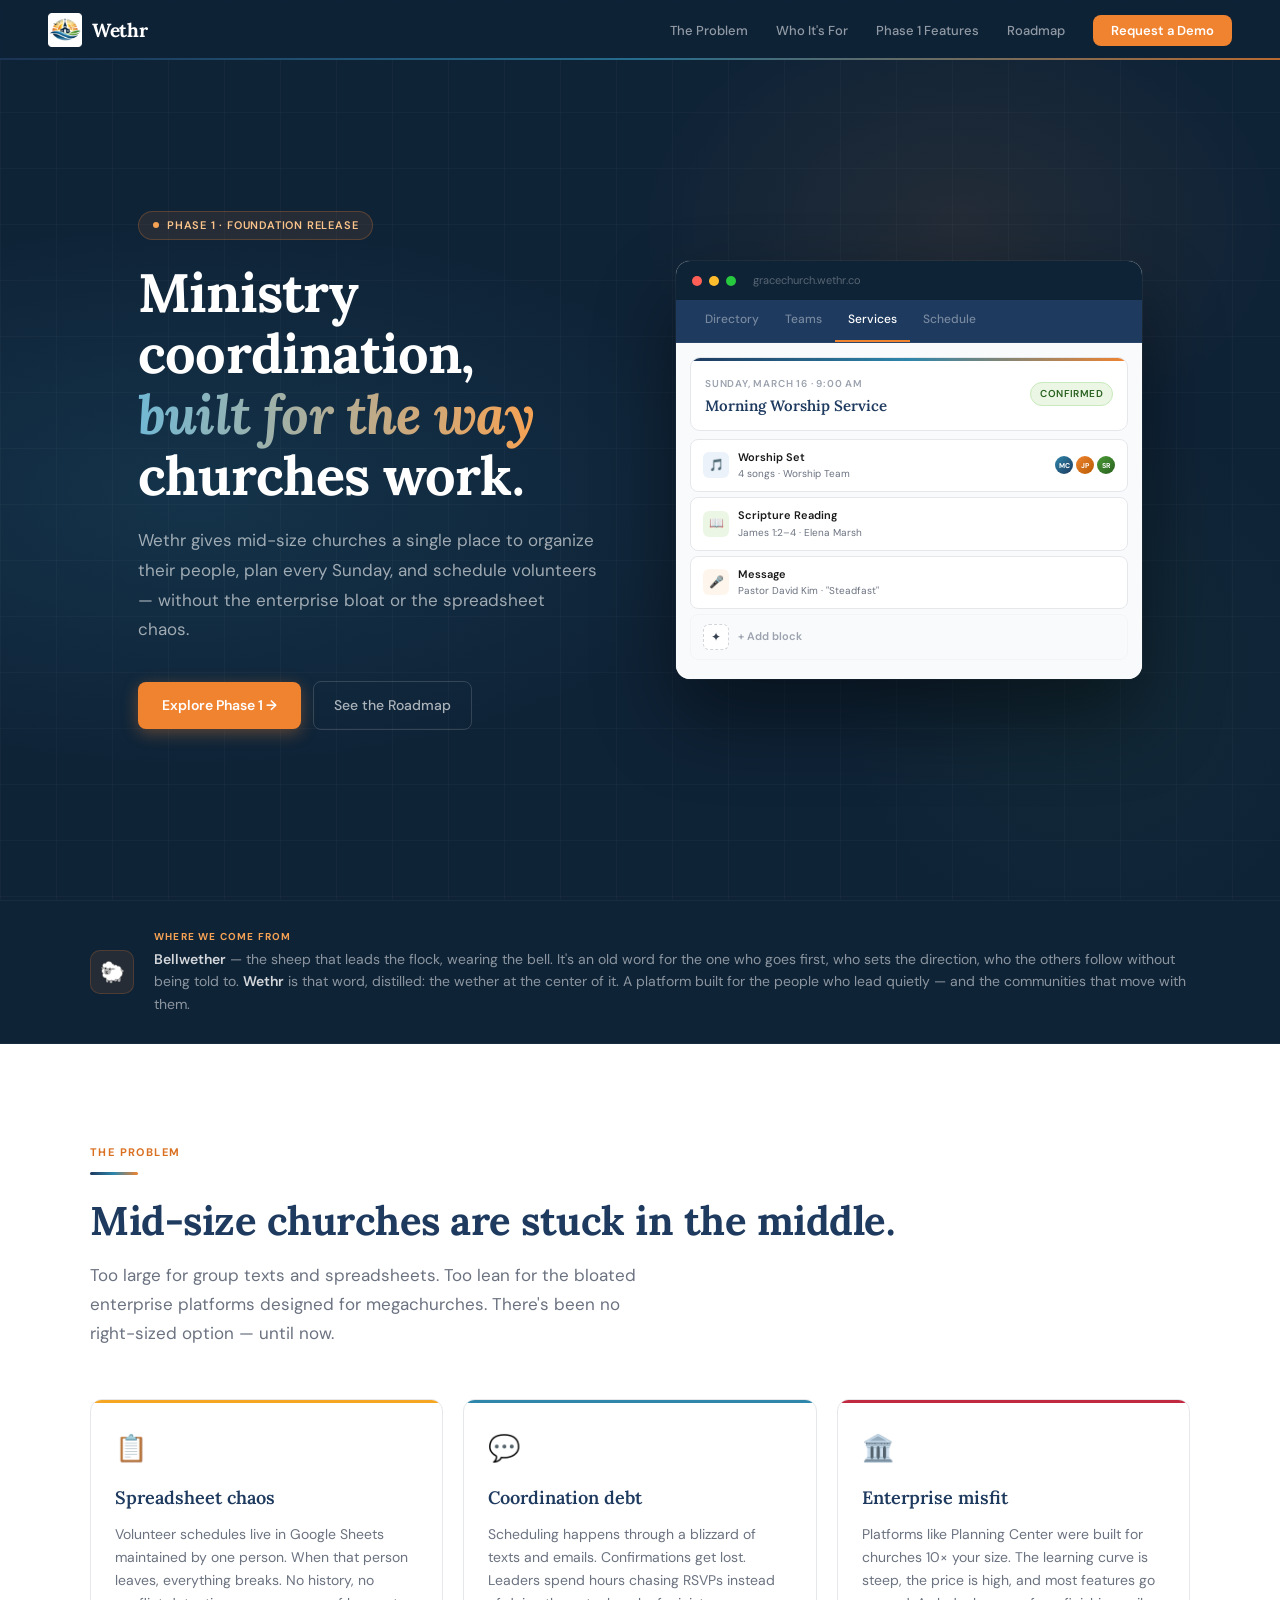
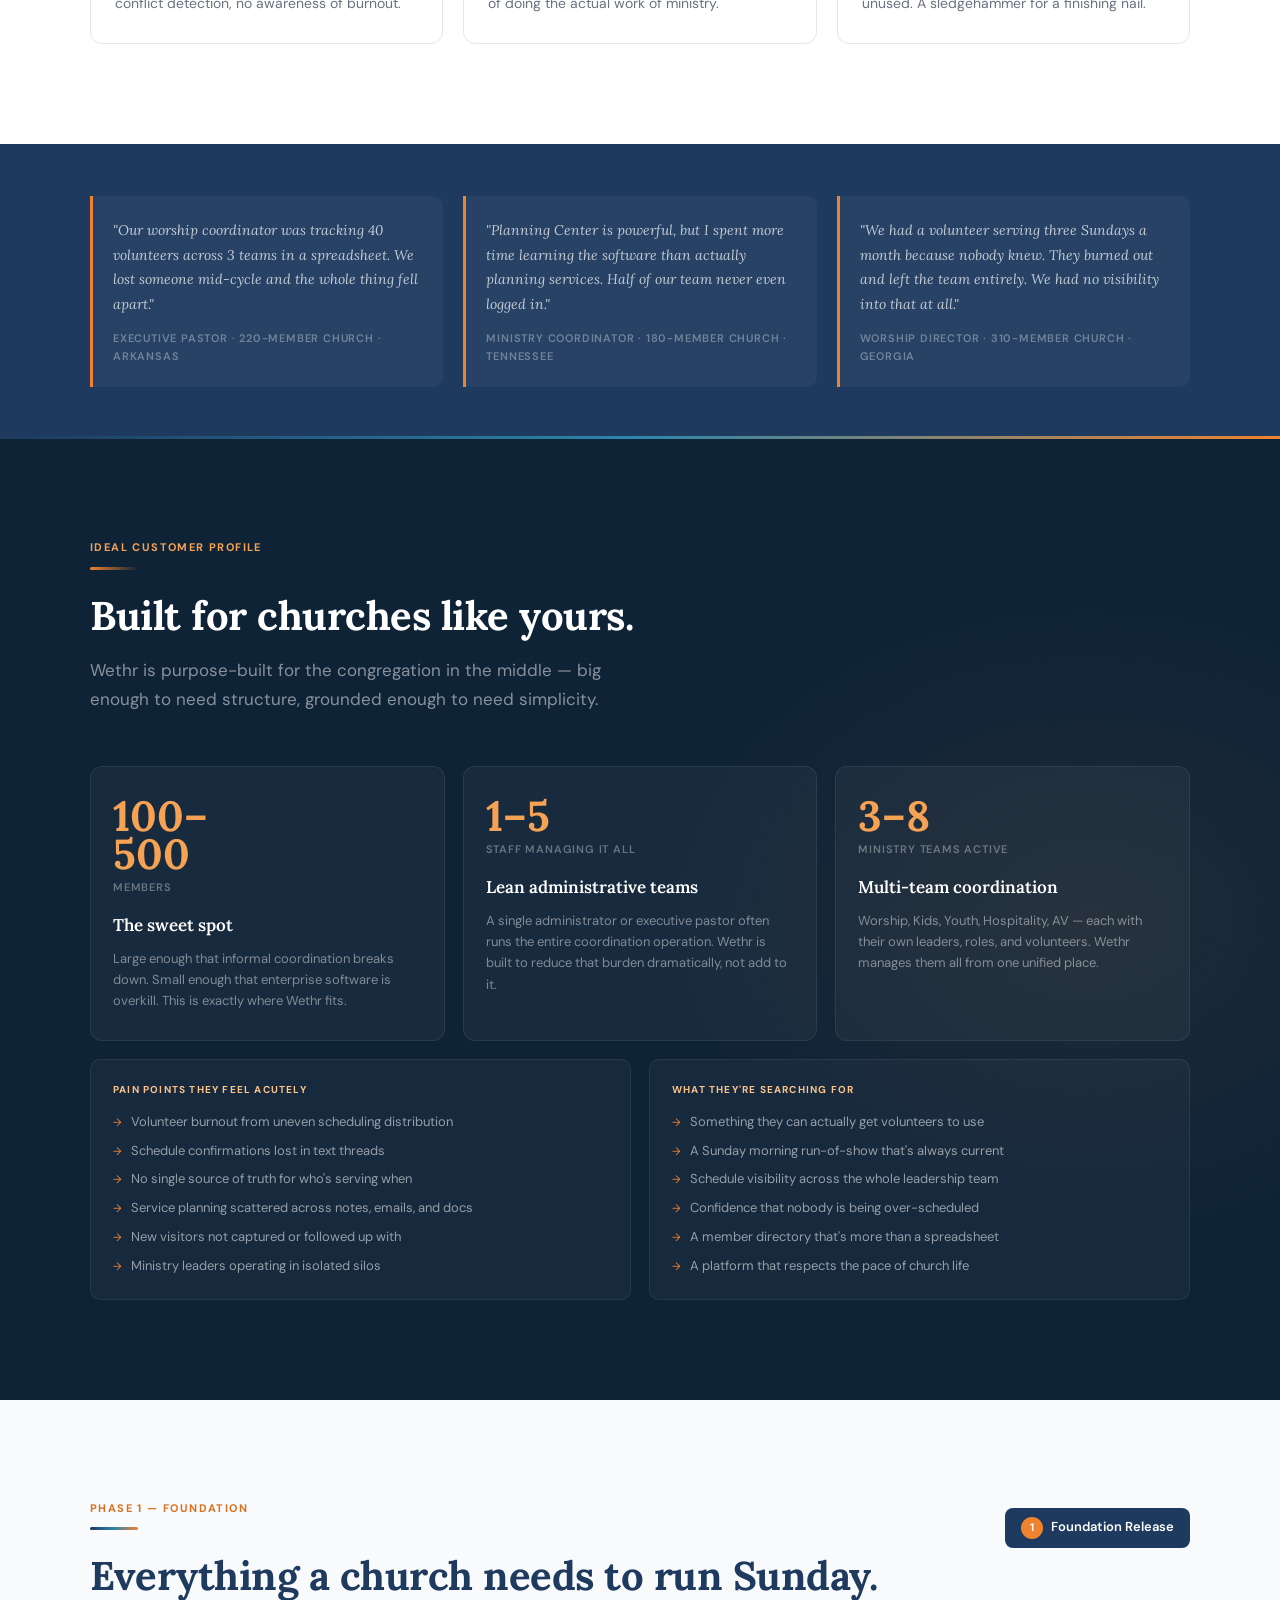
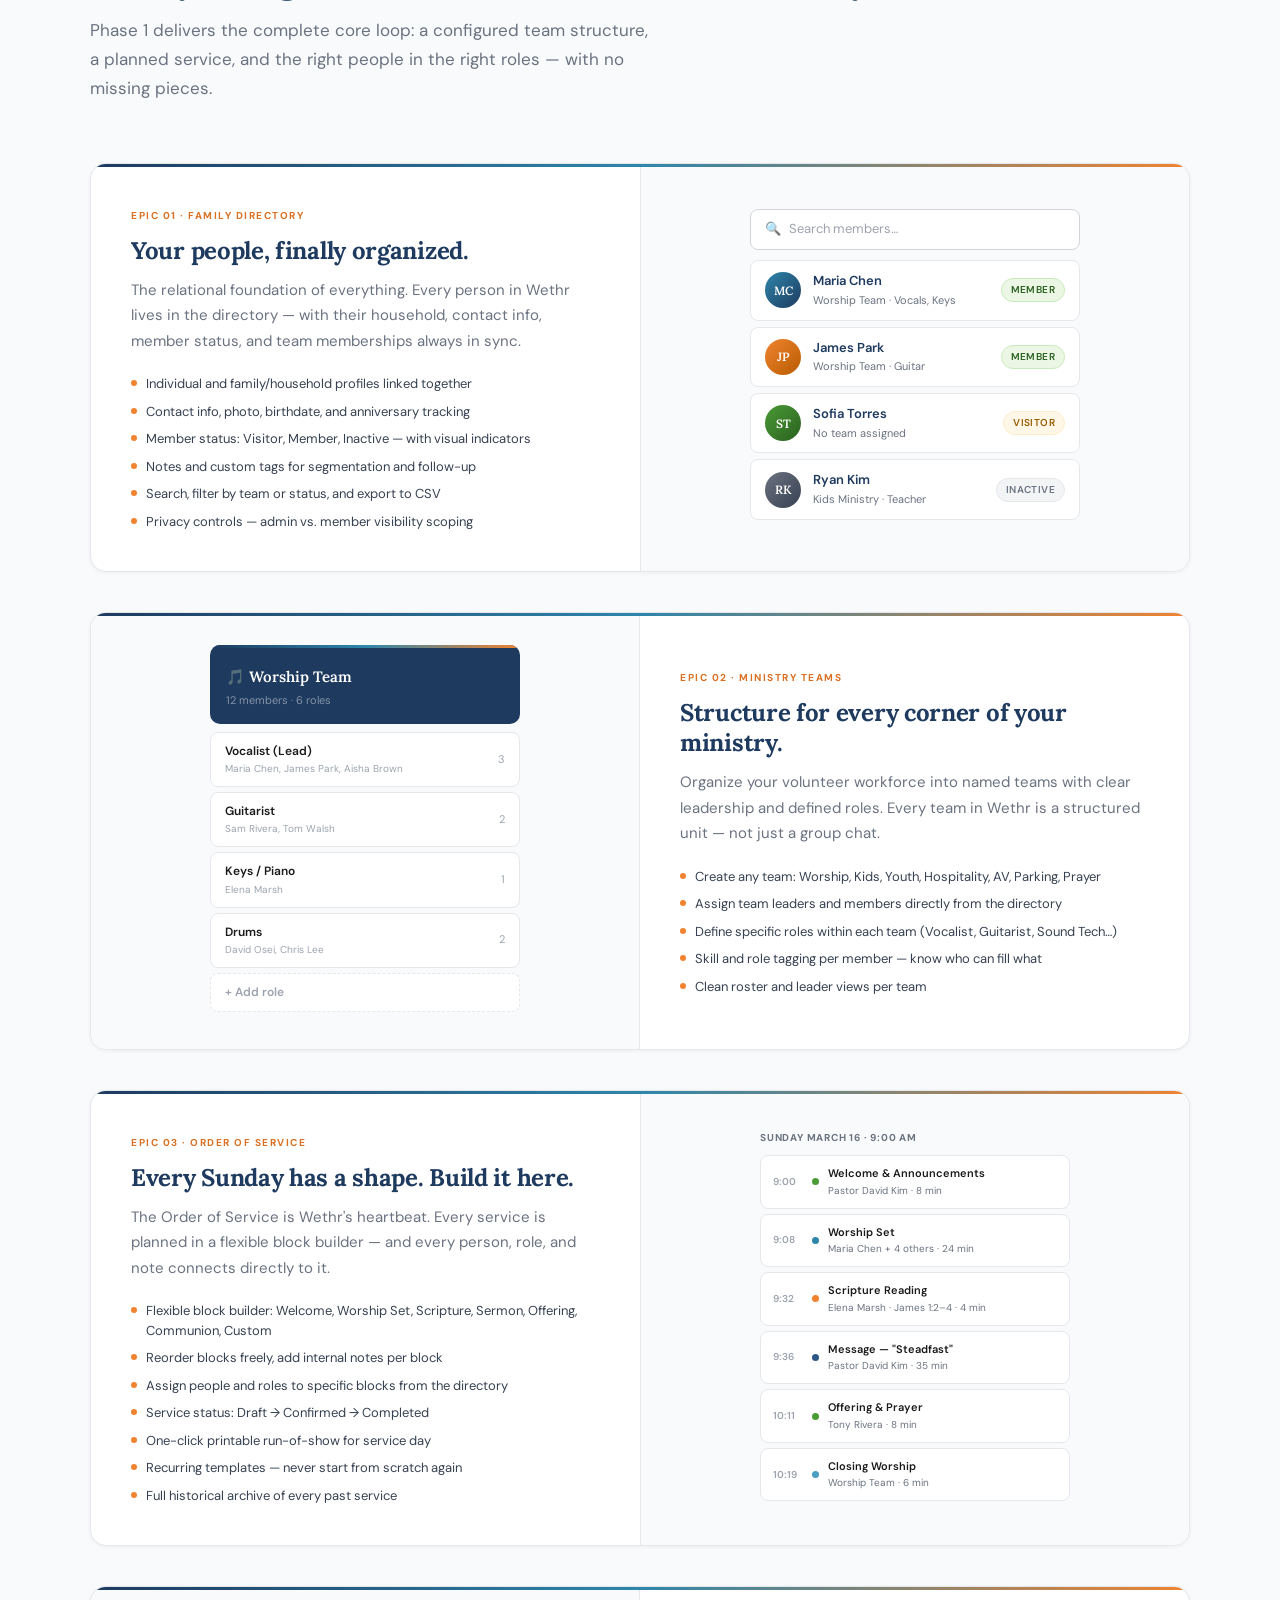
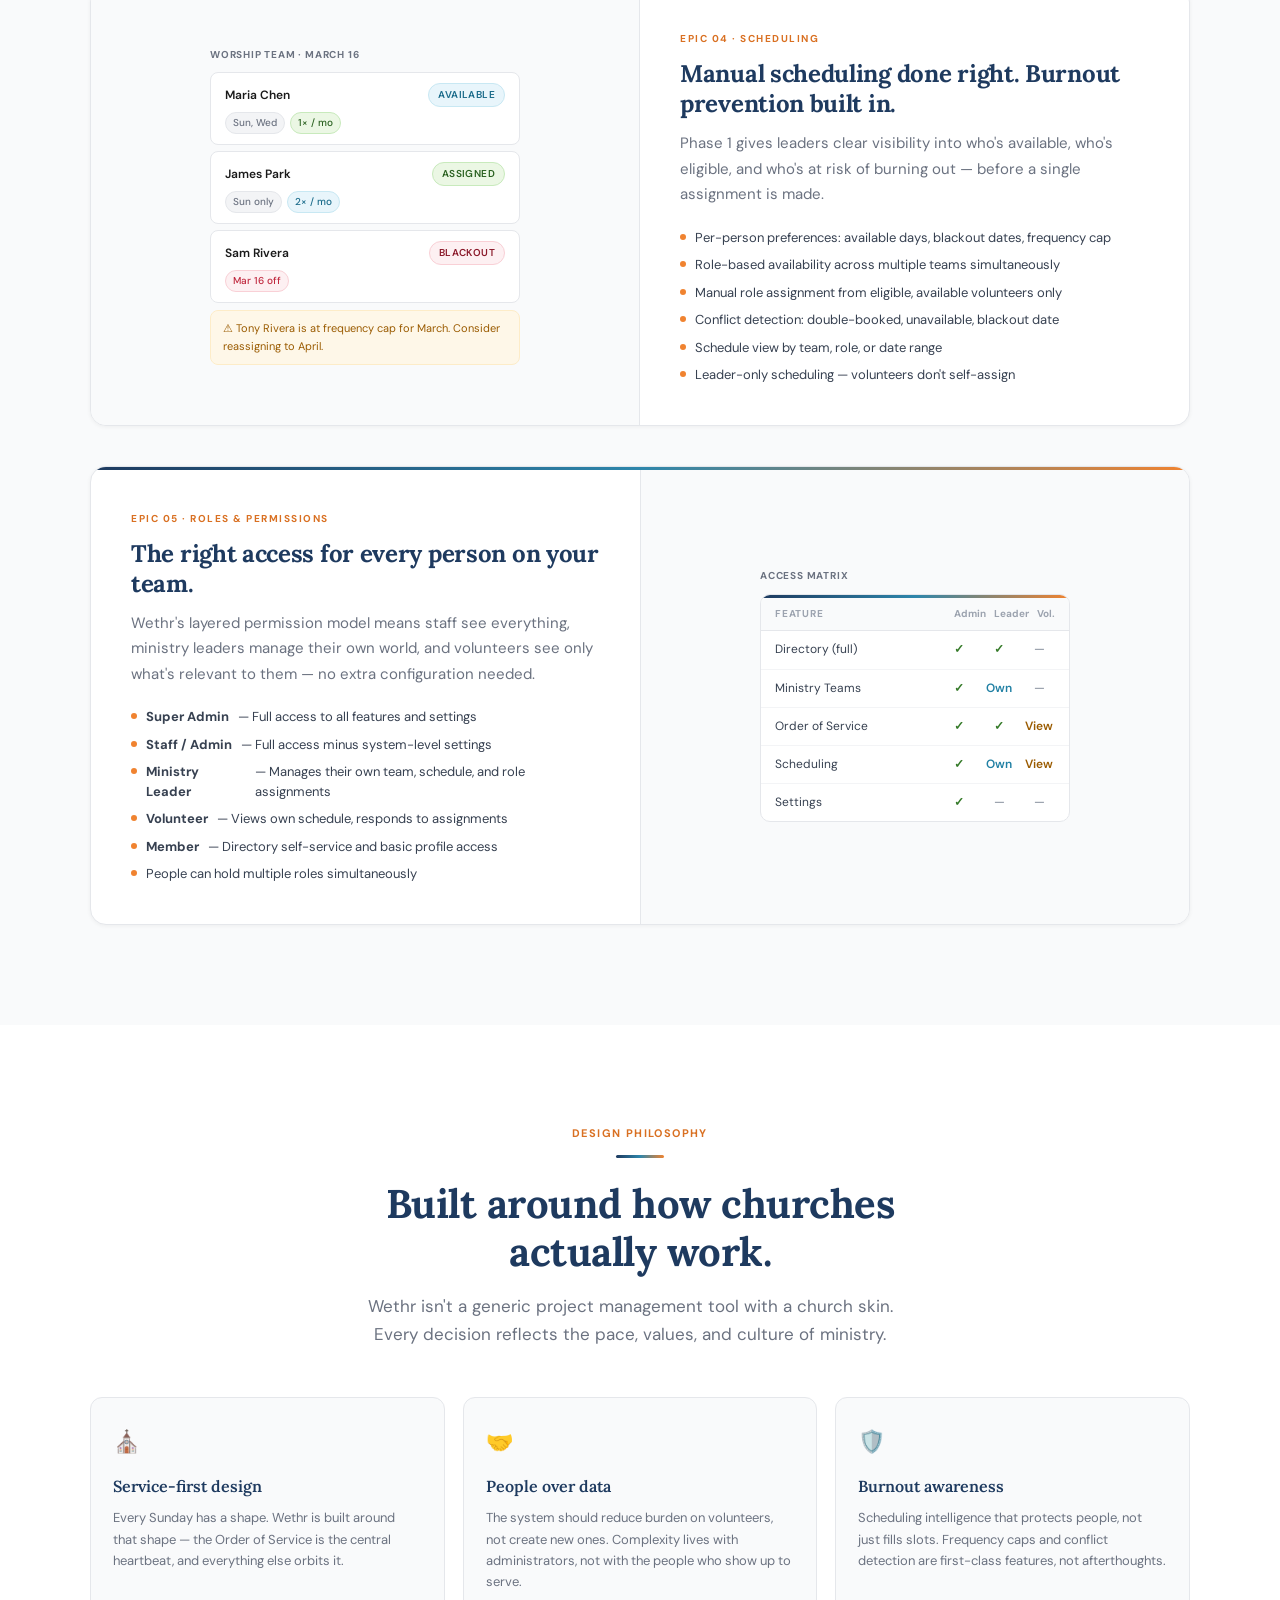
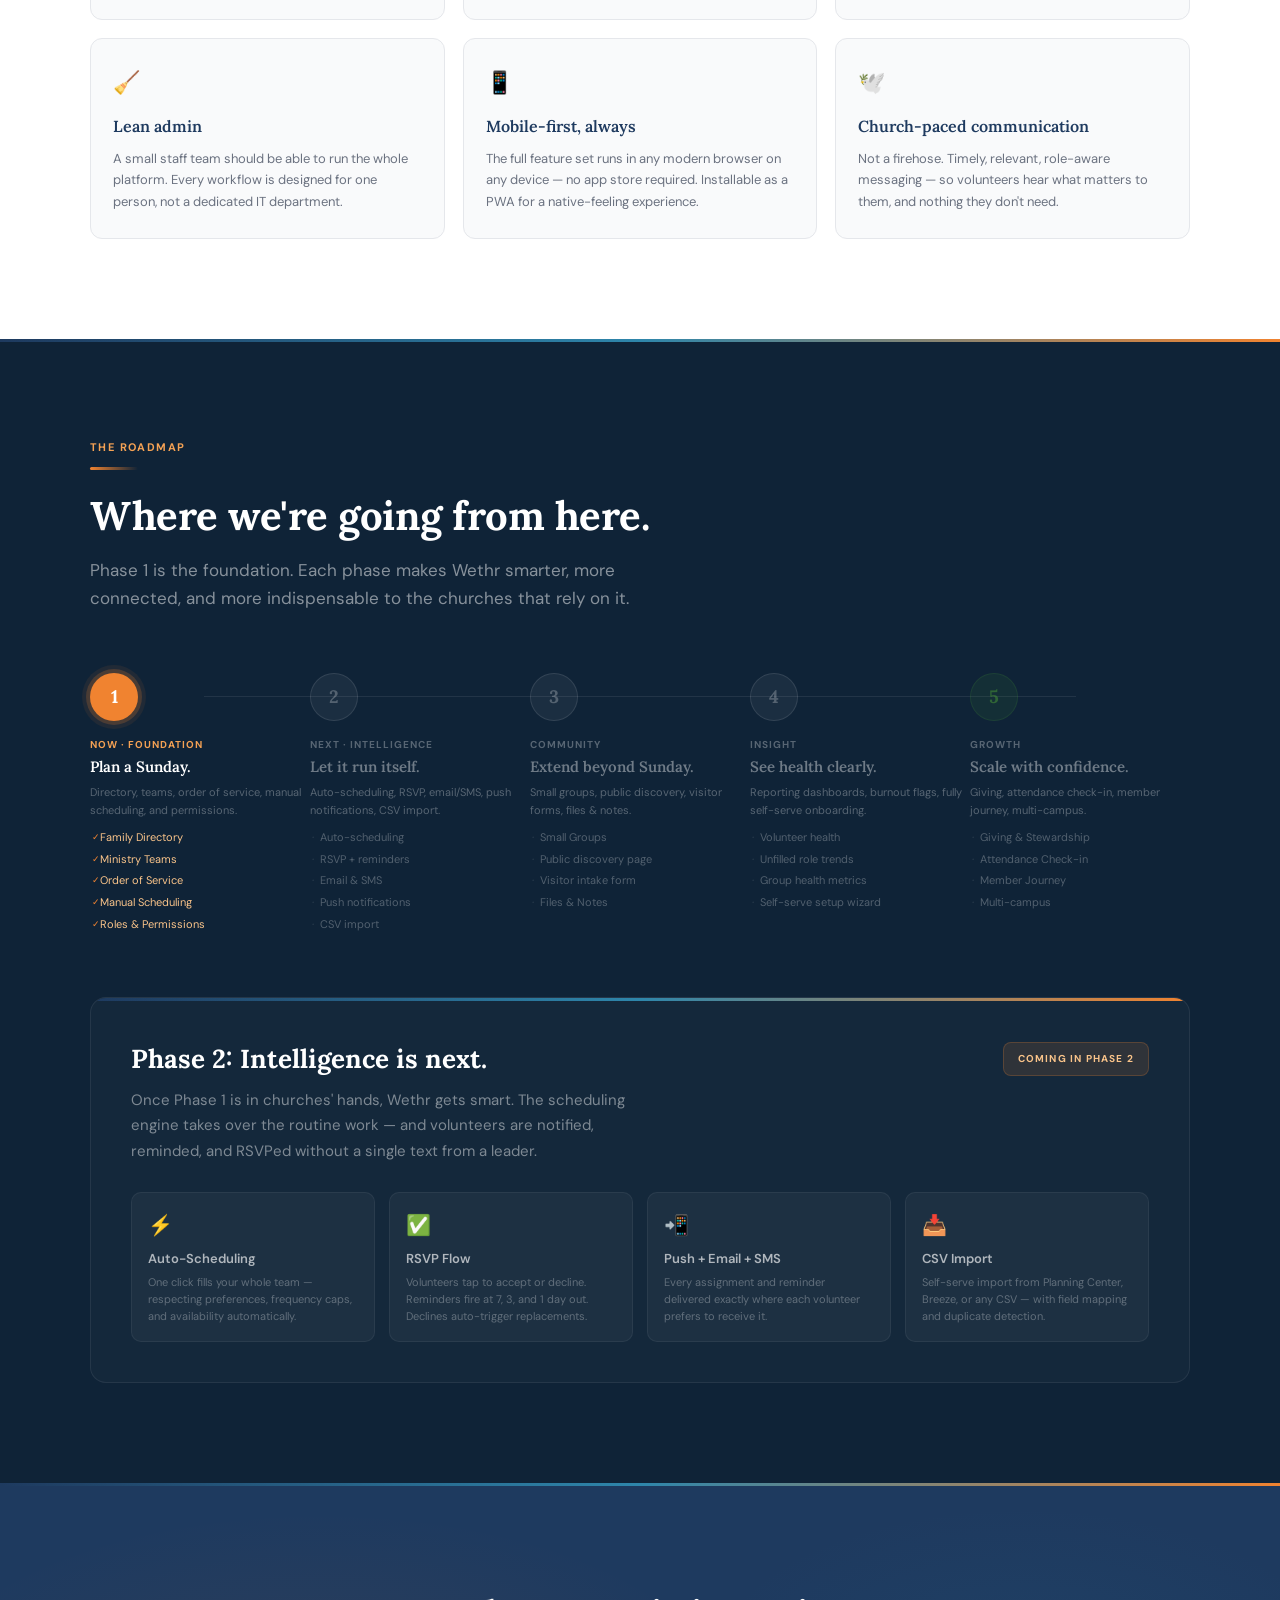
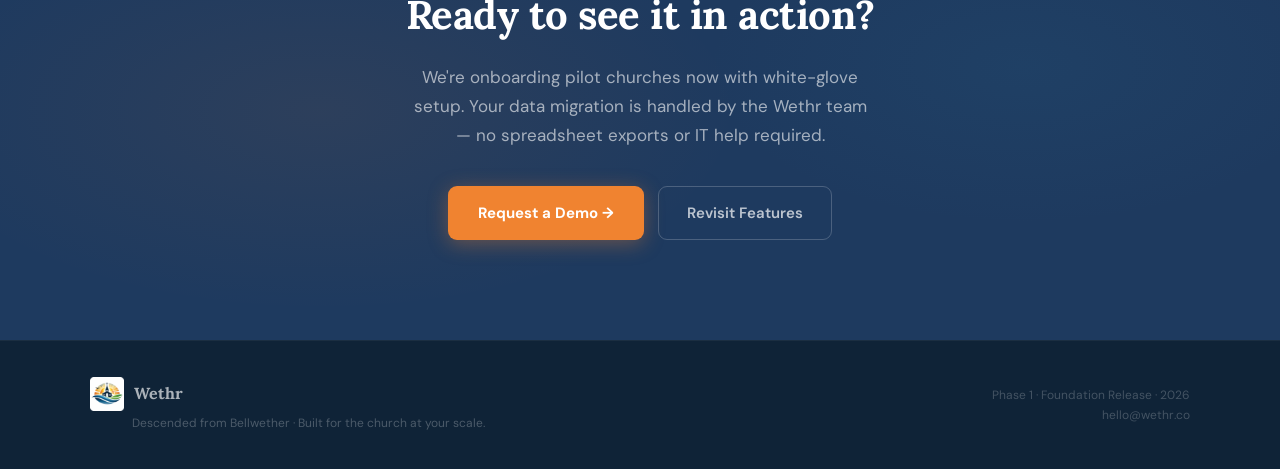
==== commit 77aae934: "Update index.html" ====
--- a/index.html
+++ b/index.html
@@ -422,7 +422,7 @@
     <div>
       <div class="heritage-label">Where we come from</div>
       <div class="heritage-body">
-        Wethr is descended from <strong>Bellwether</strong> — the original vision for purpose-built church coordination software. The name sharpened. The design matured. The product grew more focused. But the founding insight remains unchanged: <strong>mid-size churches deserve tools built for their scale, their pace, and their people.</strong>
+        <strong>Bellwether</strong> — the sheep that leads the flock, wearing the bell. It's an old word for the one who goes first, who sets the direction, who the others follow without being told to. <strong>Wethr</strong> is that word, distilled: the wether at the center of it. A platform built for the people who lead quietly — and the communities that move with them.
       </div>
     </div>
   </div>
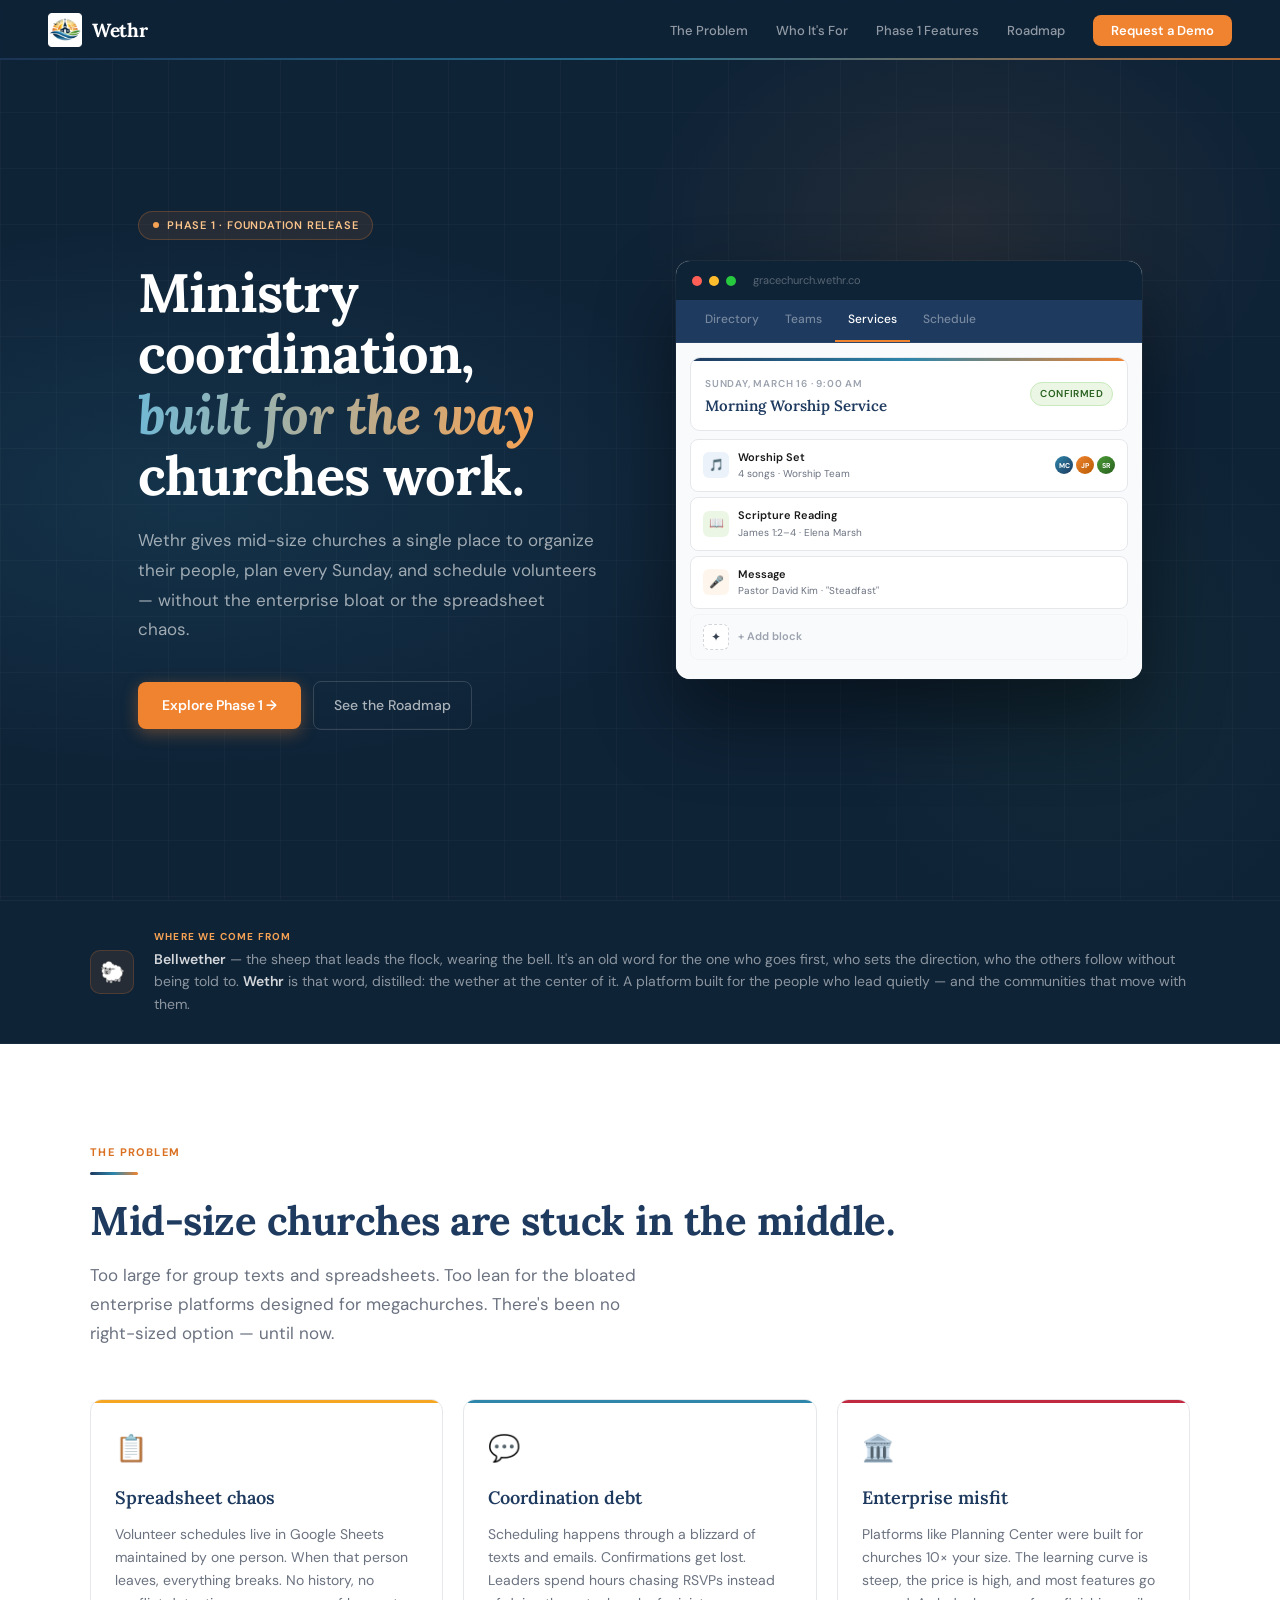
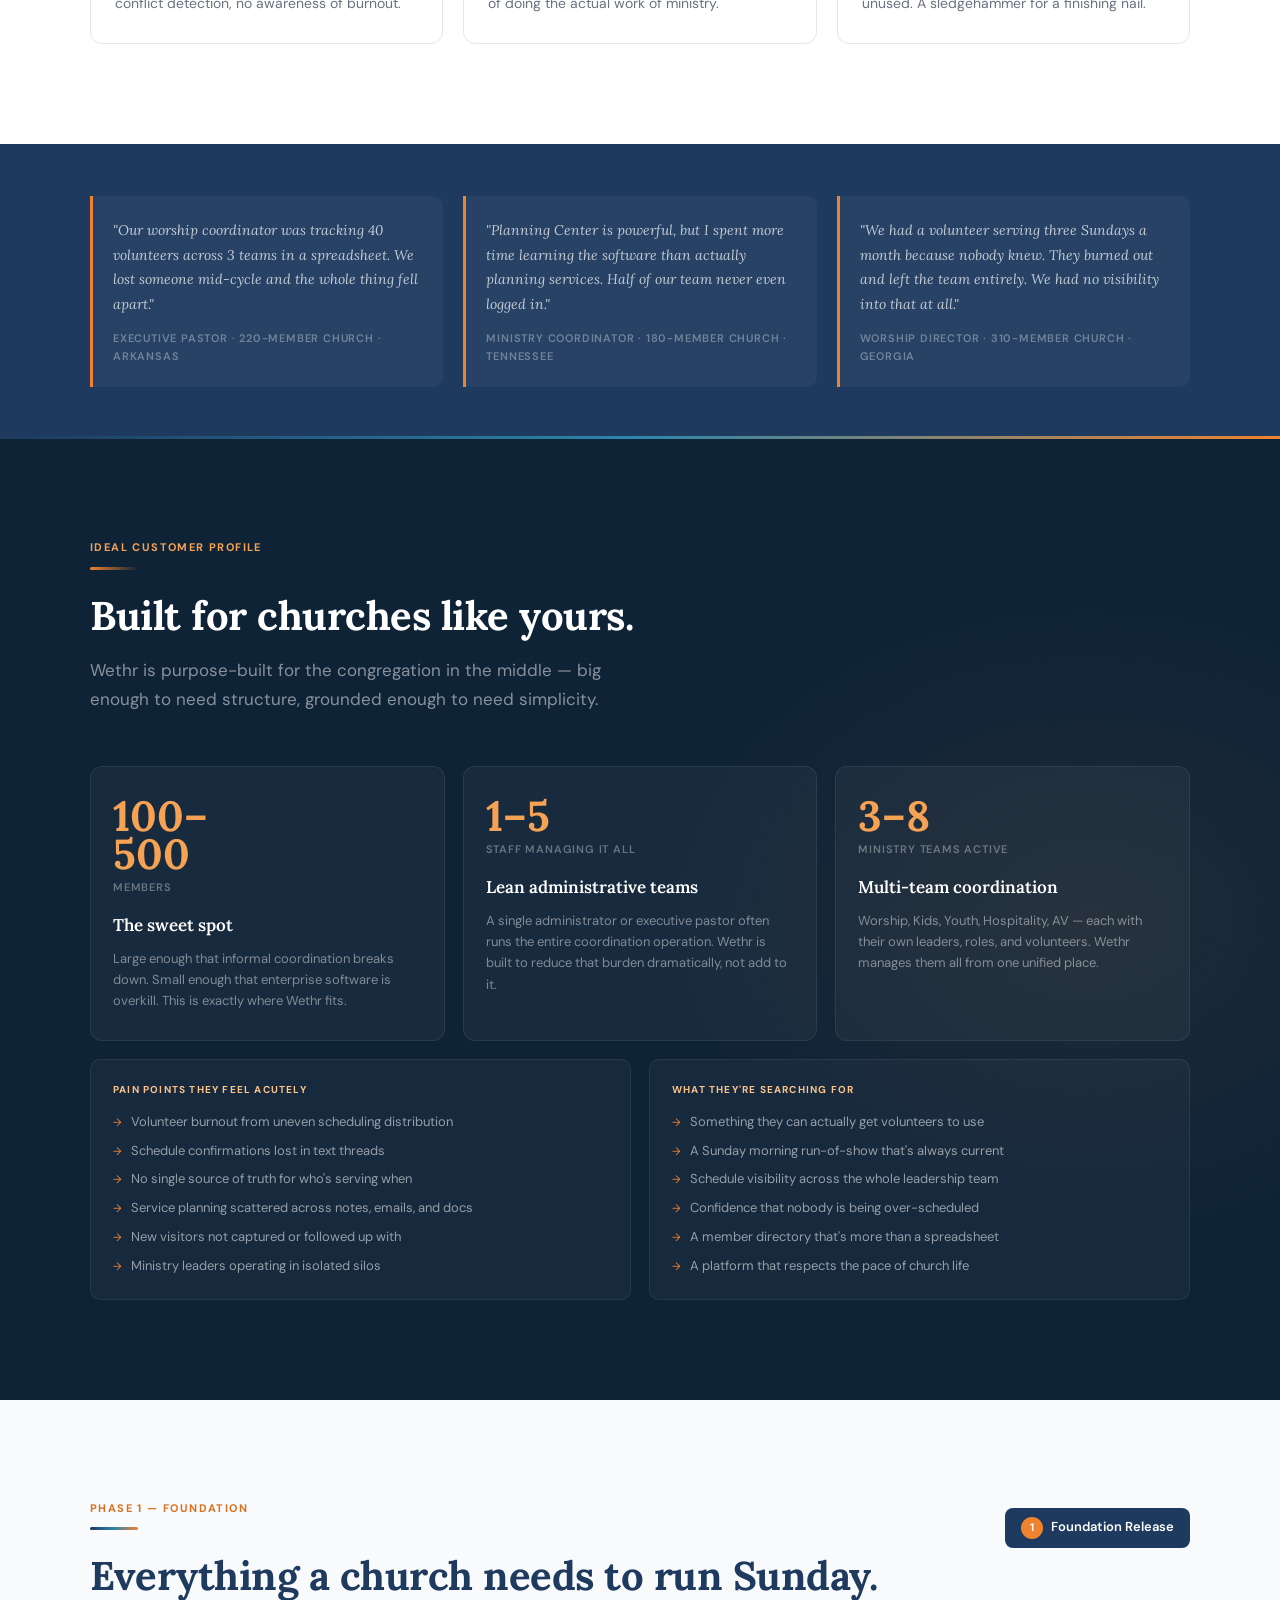
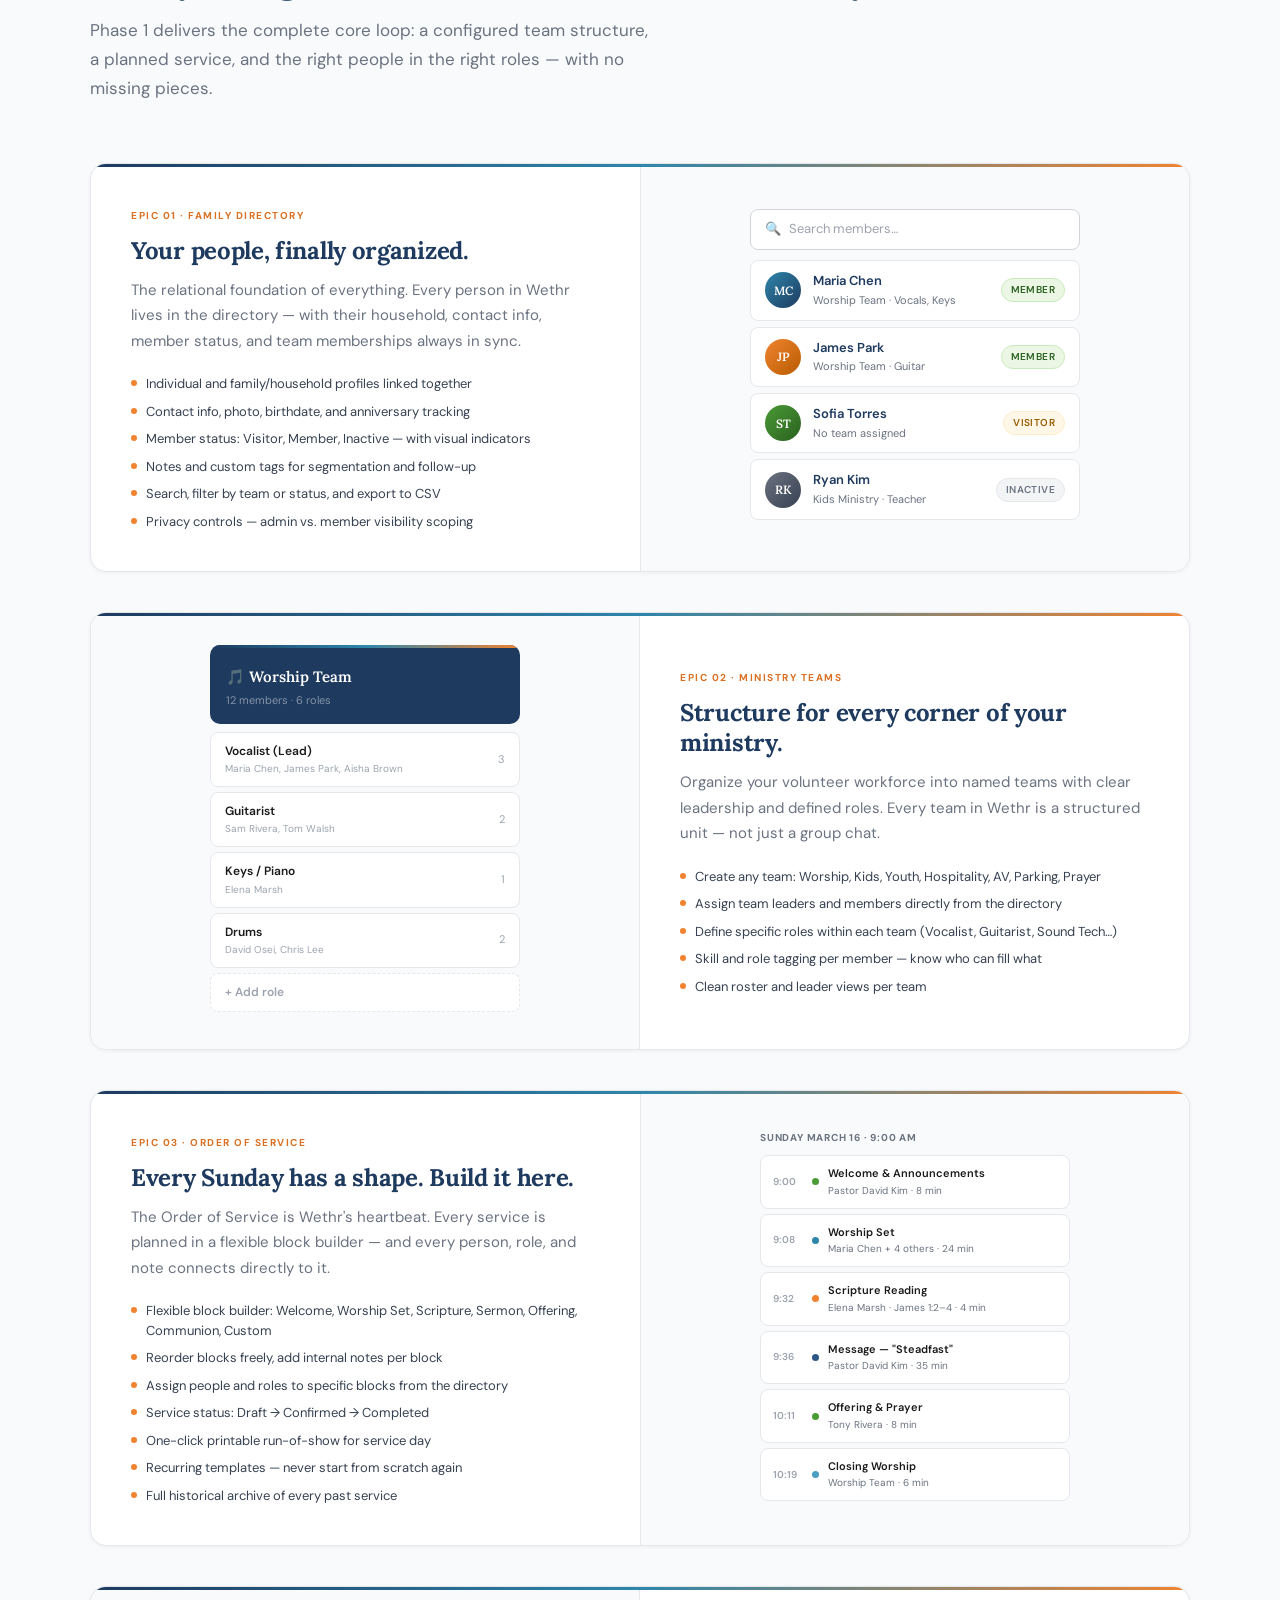
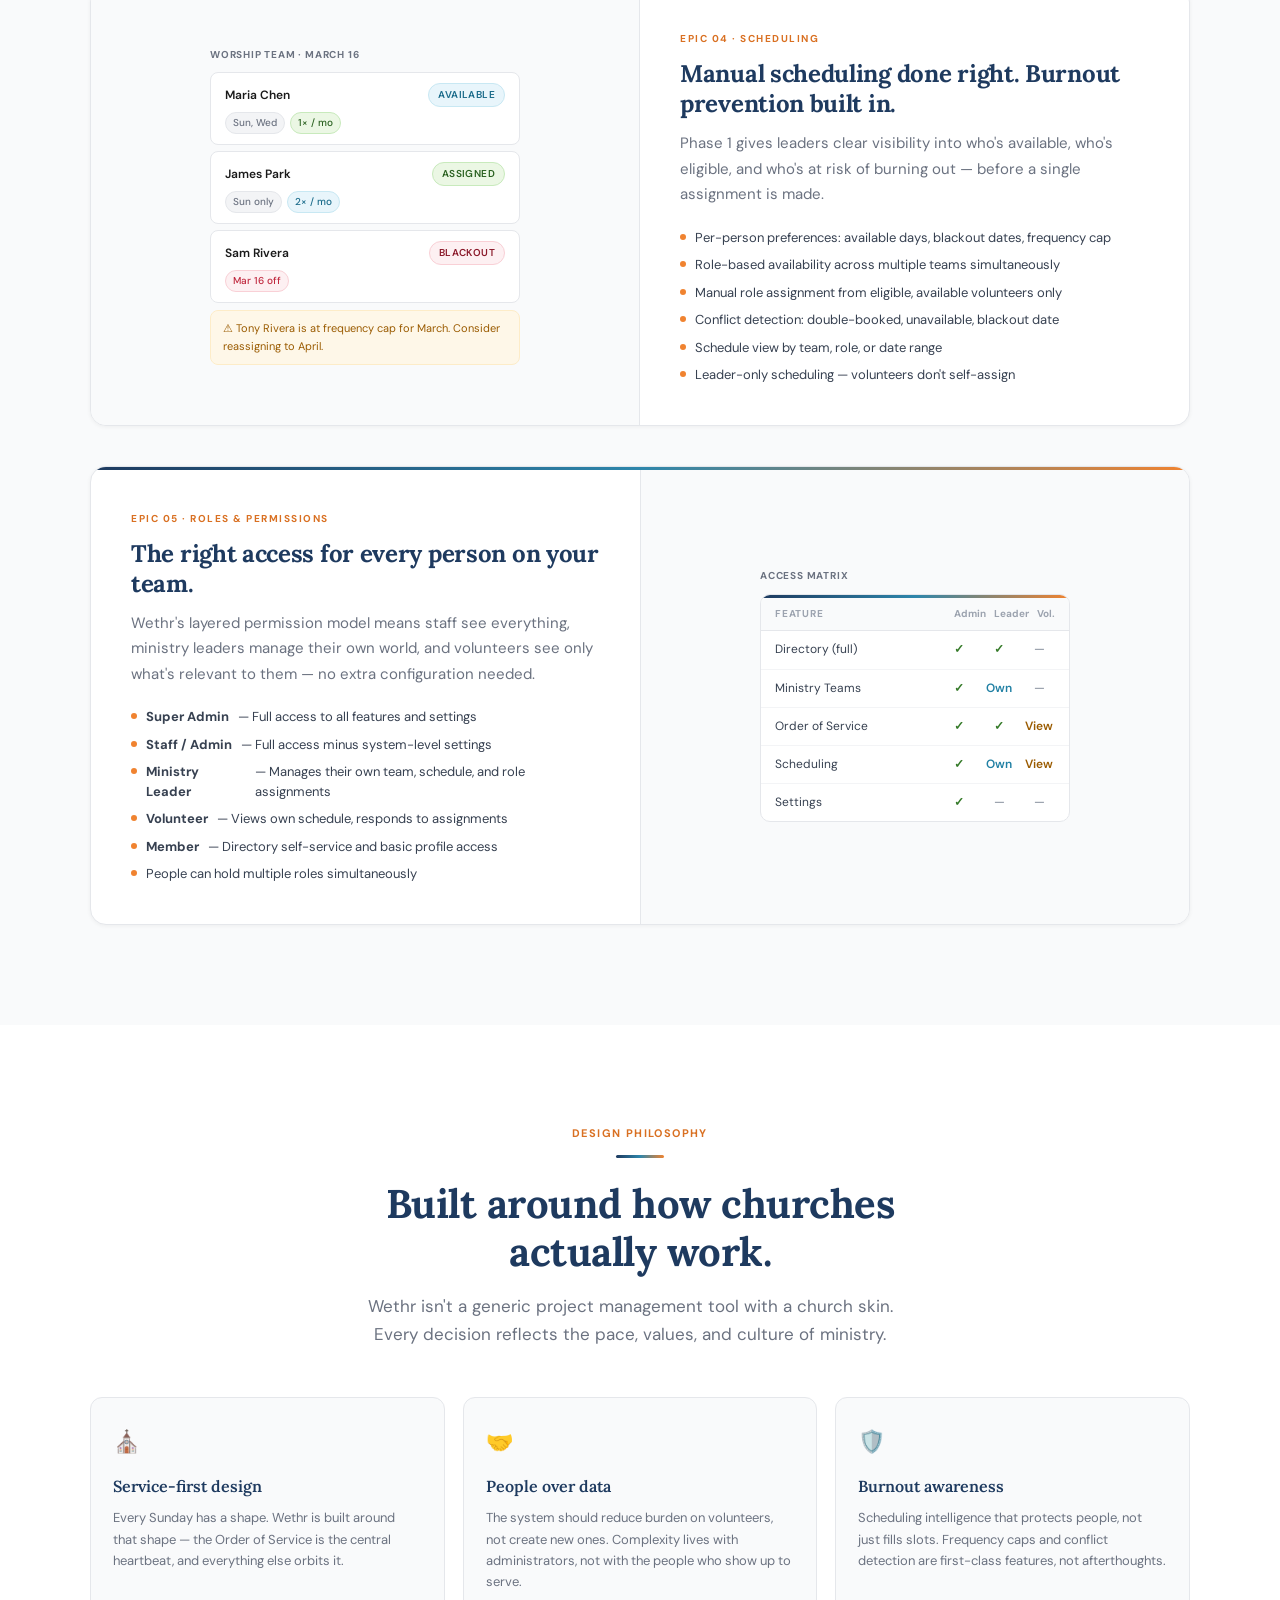
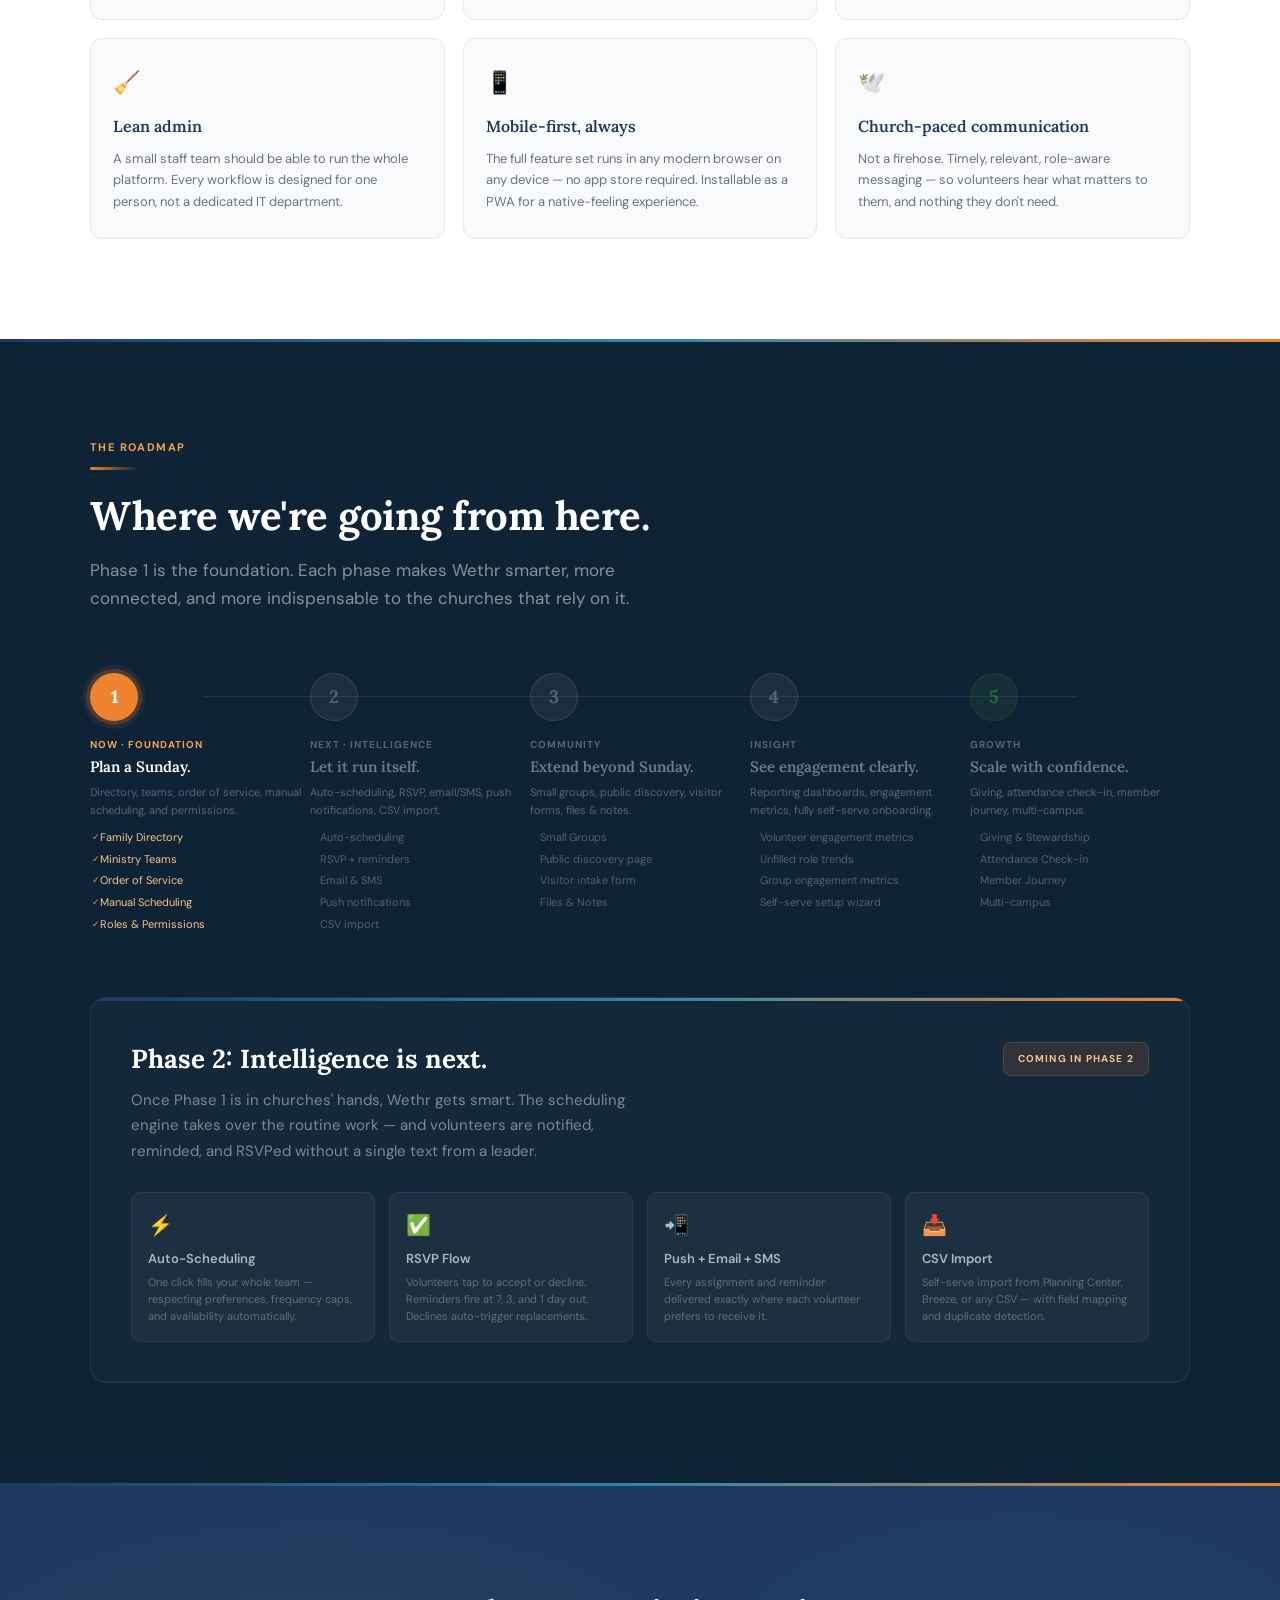
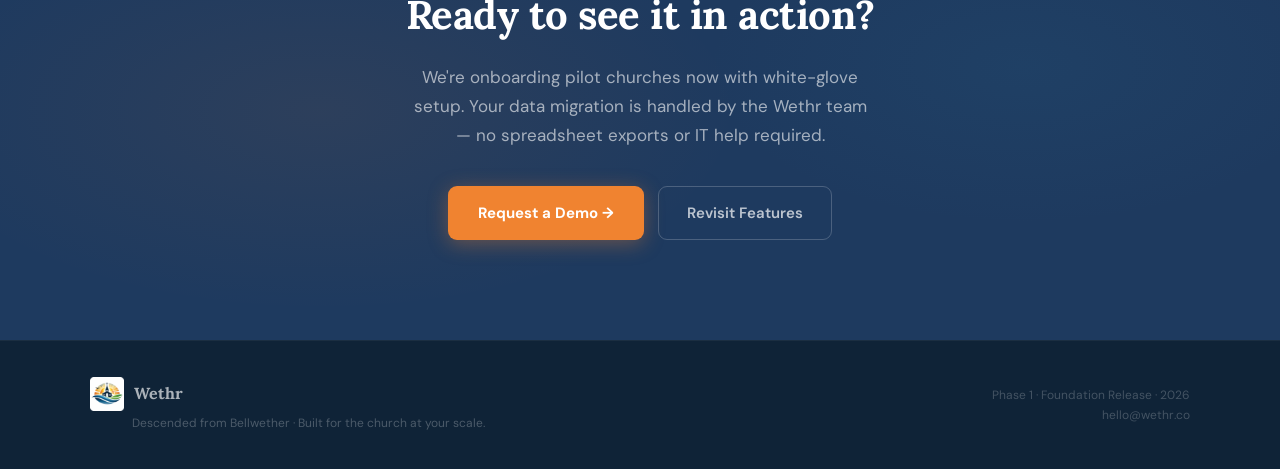
==== commit 4899111a: "Update index.html" ====
--- a/index.html
+++ b/index.html
@@ -724,11 +724,11 @@
       <div class="roadmap-phase">
         <div class="phase-node upcoming">4</div>
         <div class="phase-label upcoming">Insight</div>
-        <div class="phase-name upcoming">See health clearly.</div>
-        <div class="phase-desc">Reporting dashboards, burnout flags, fully self-serve onboarding.</div>
-        <div class="phase-feat">Volunteer health</div>
+        <div class="phase-name upcoming">See engagement clearly.</div>
+        <div class="phase-desc">Reporting dashboards, engagement metrics, fully self-serve onboarding.</div>
+        <div class="phase-feat">Volunteer engagement metrics</div>
         <div class="phase-feat">Unfilled role trends</div>
-        <div class="phase-feat">Group health metrics</div>
+        <div class="phase-feat">Group engagement metrics</div>
         <div class="phase-feat">Self-serve setup wizard</div>
       </div>
       <div class="roadmap-phase">
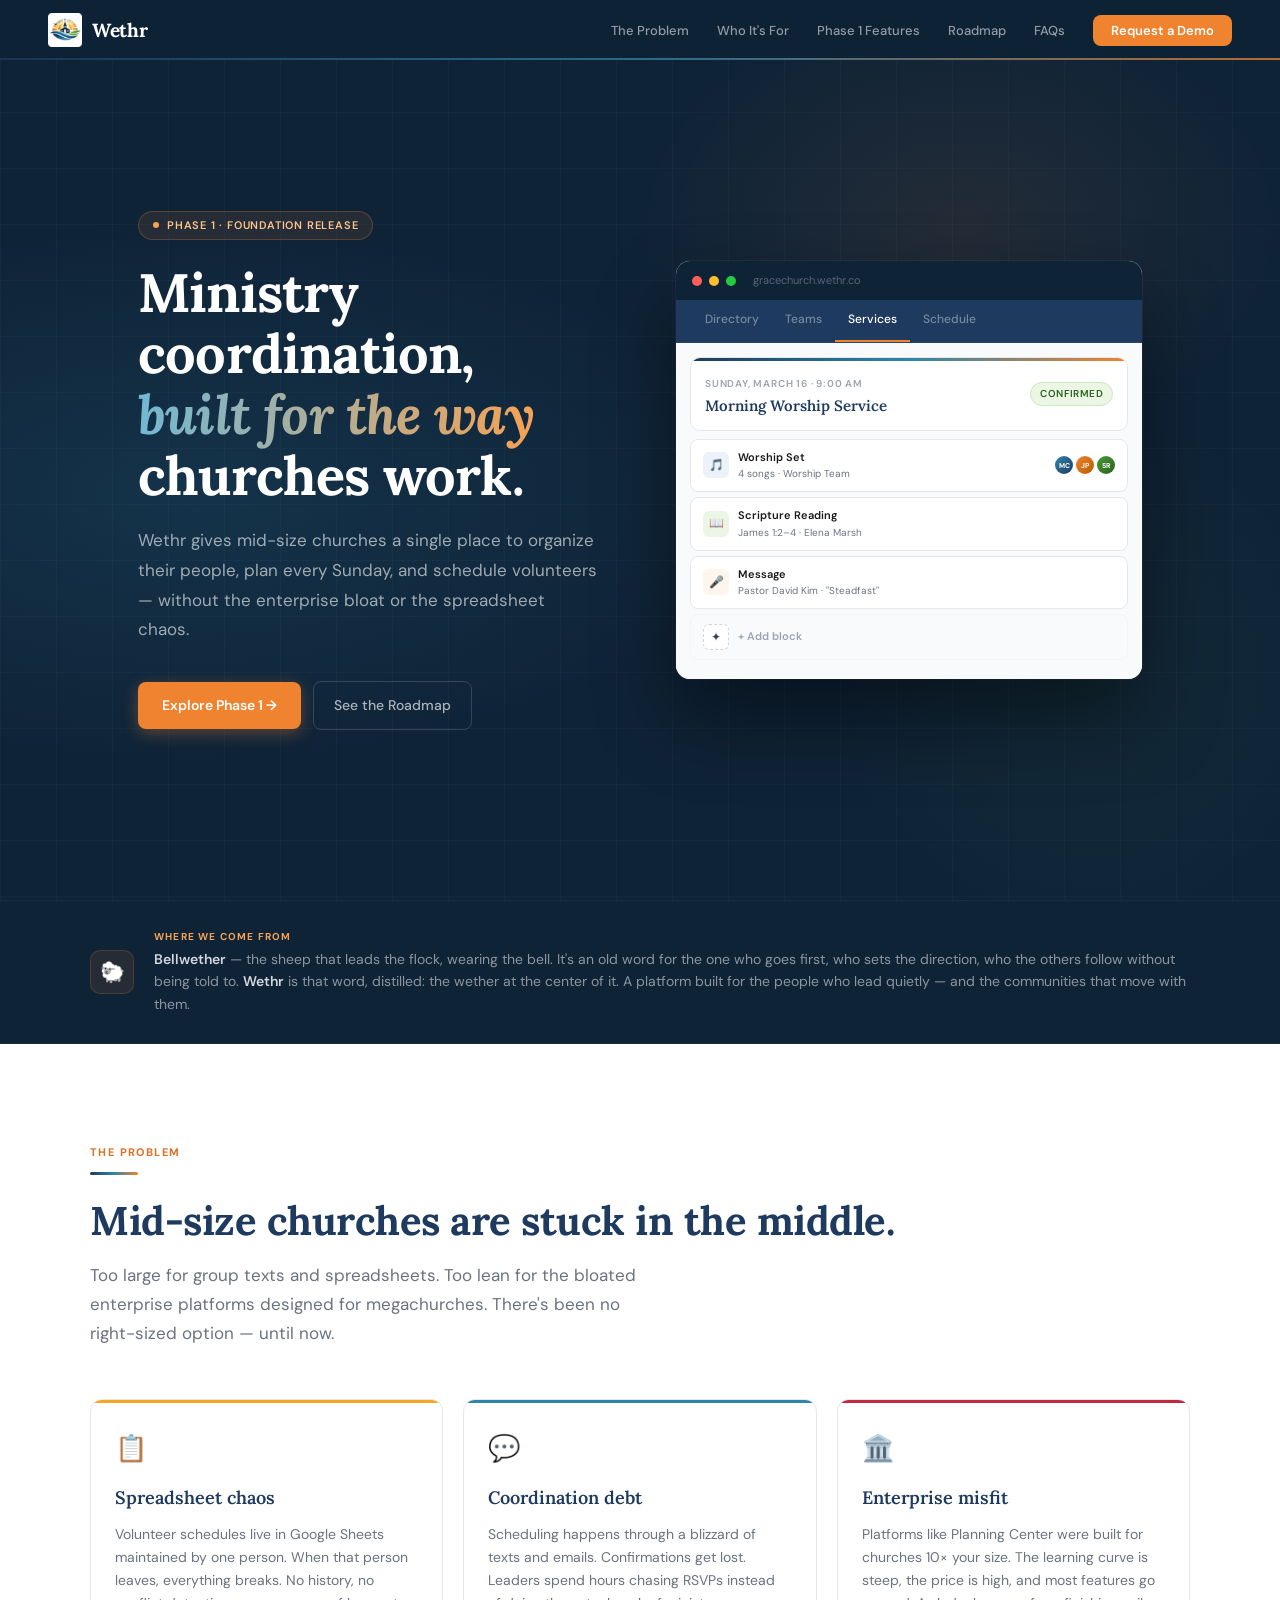
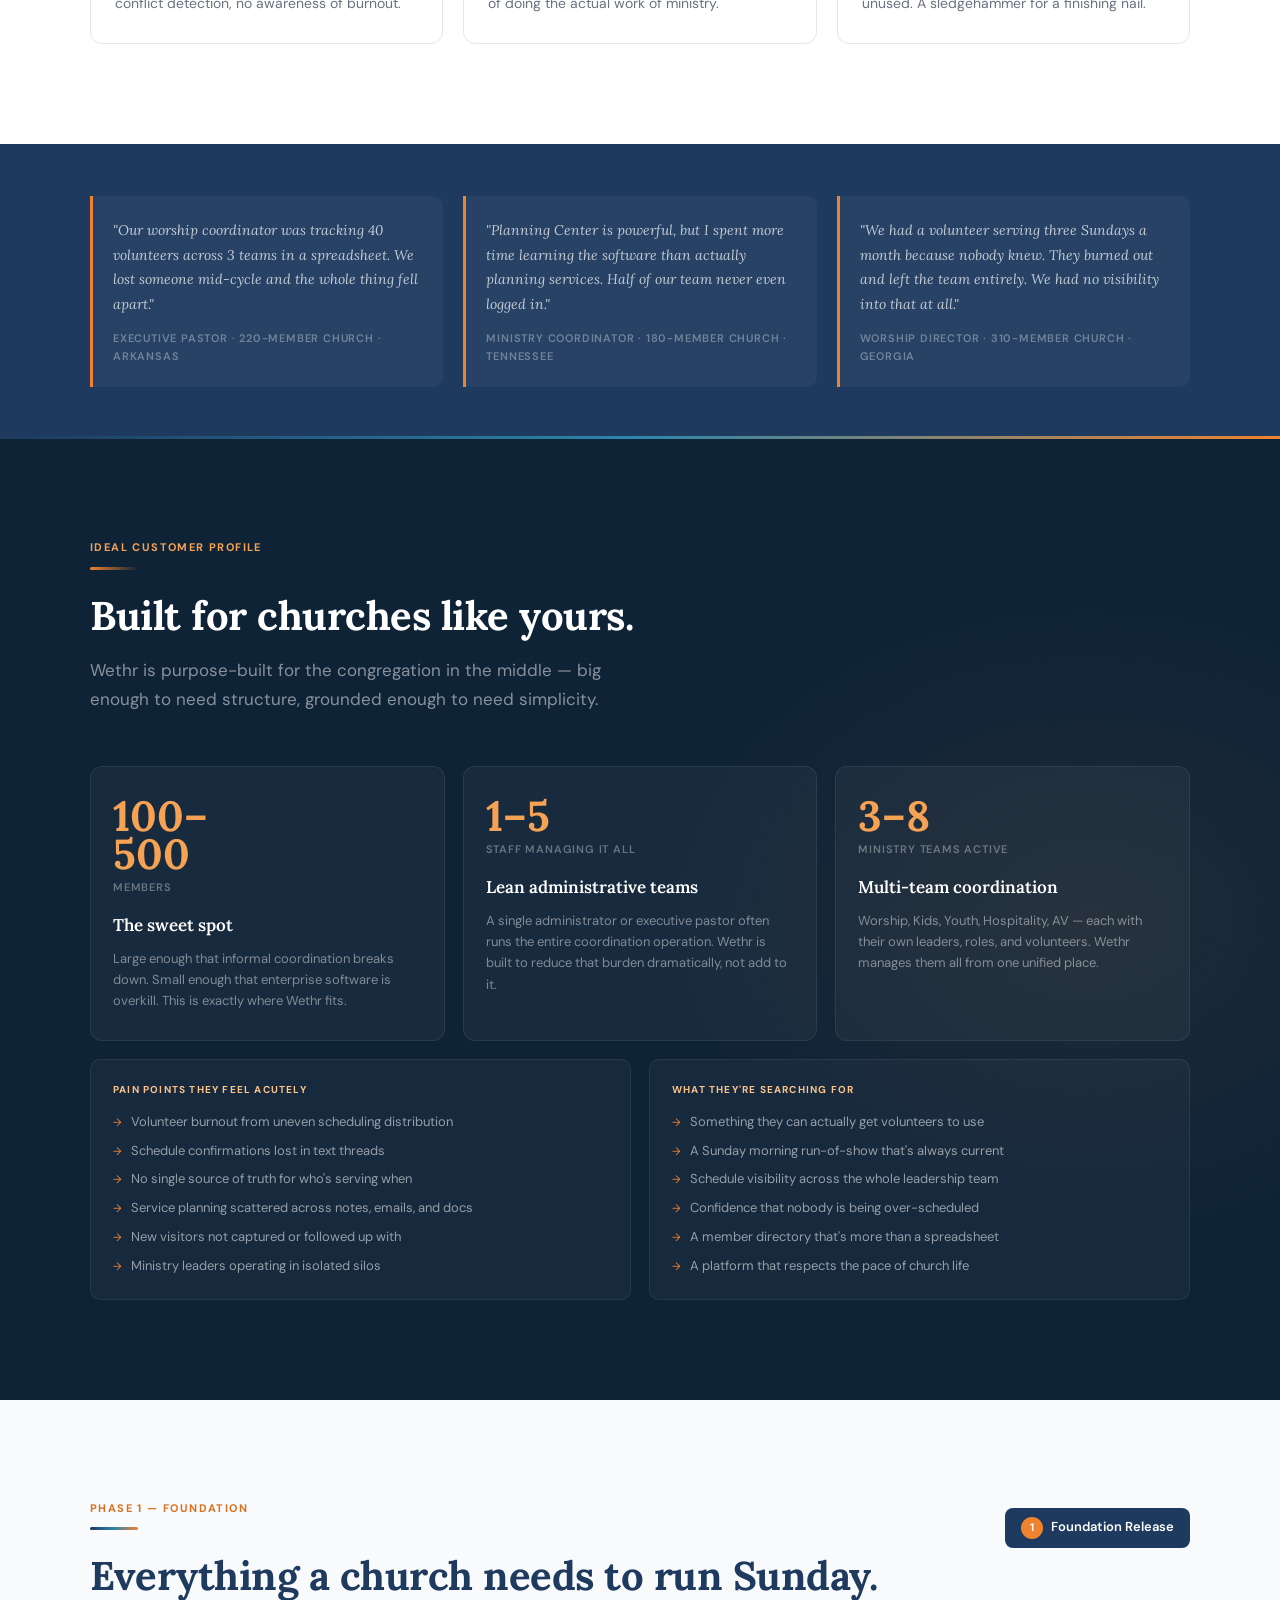
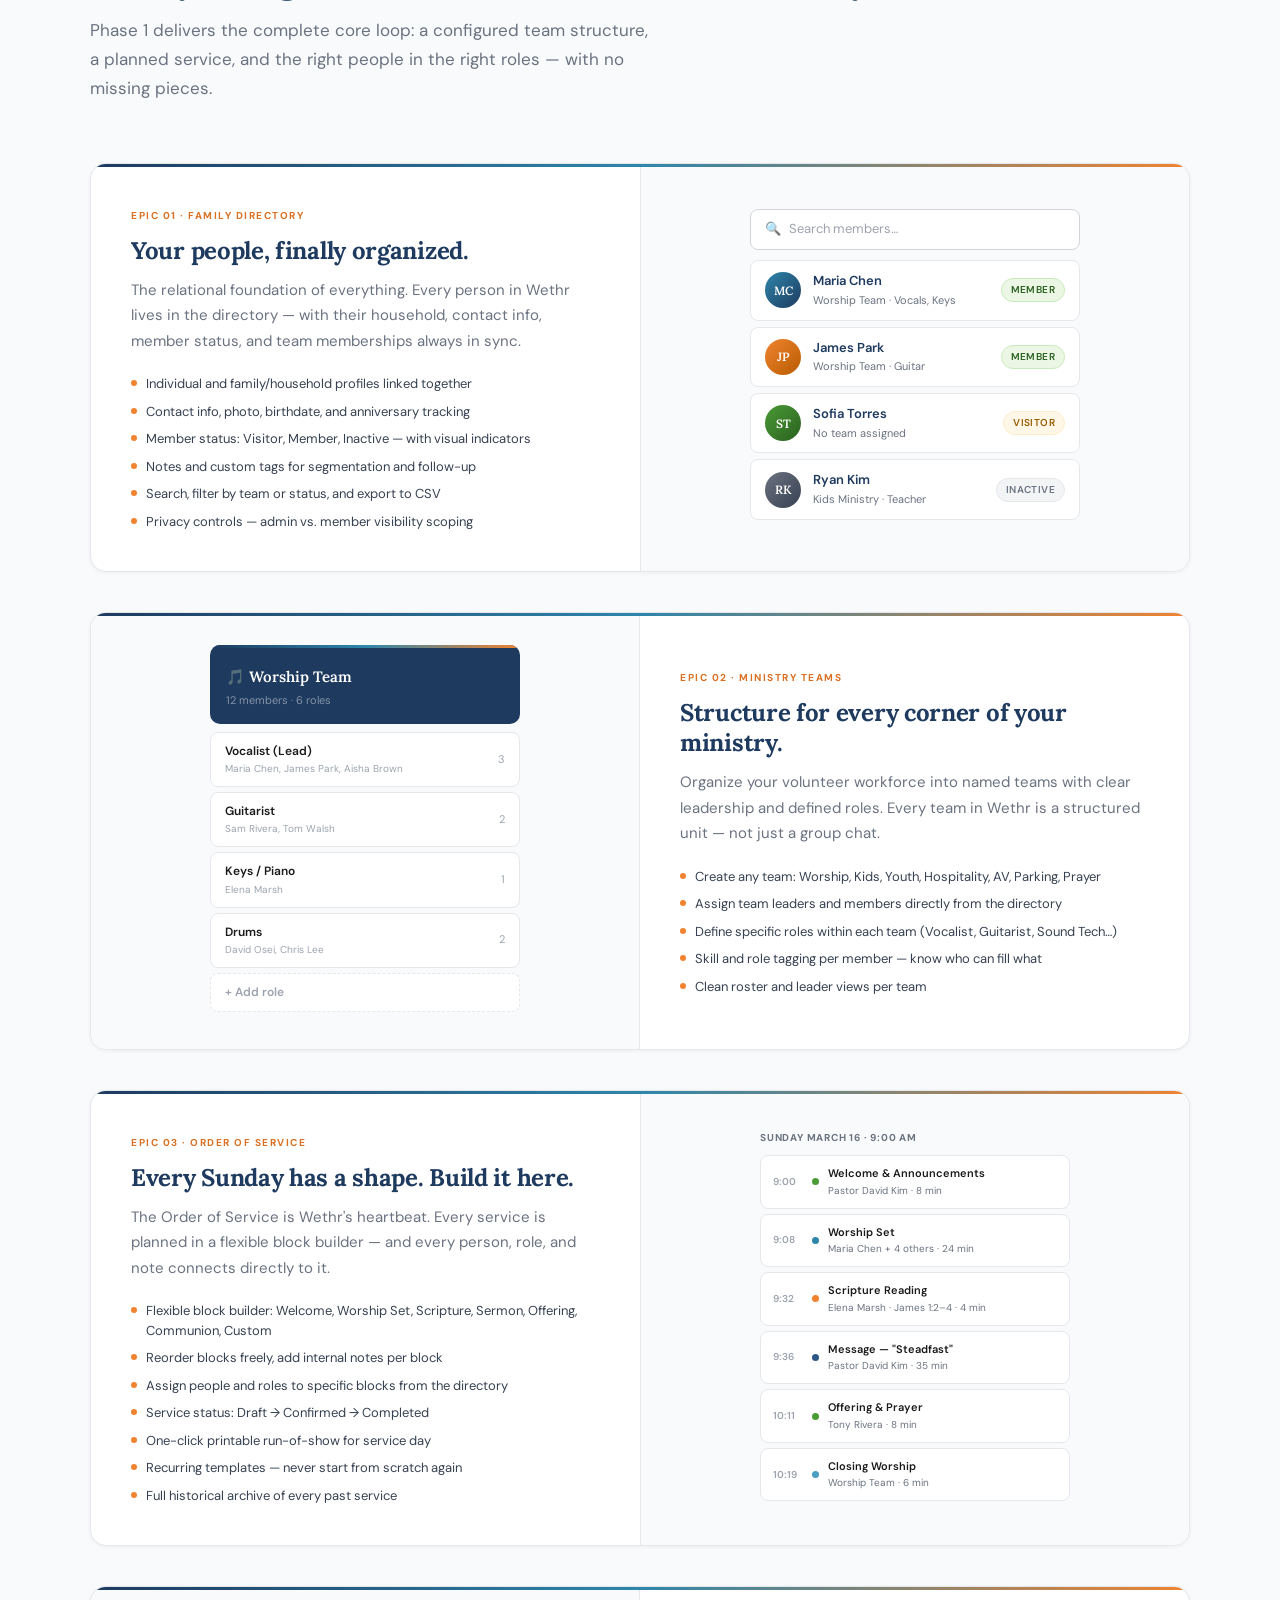
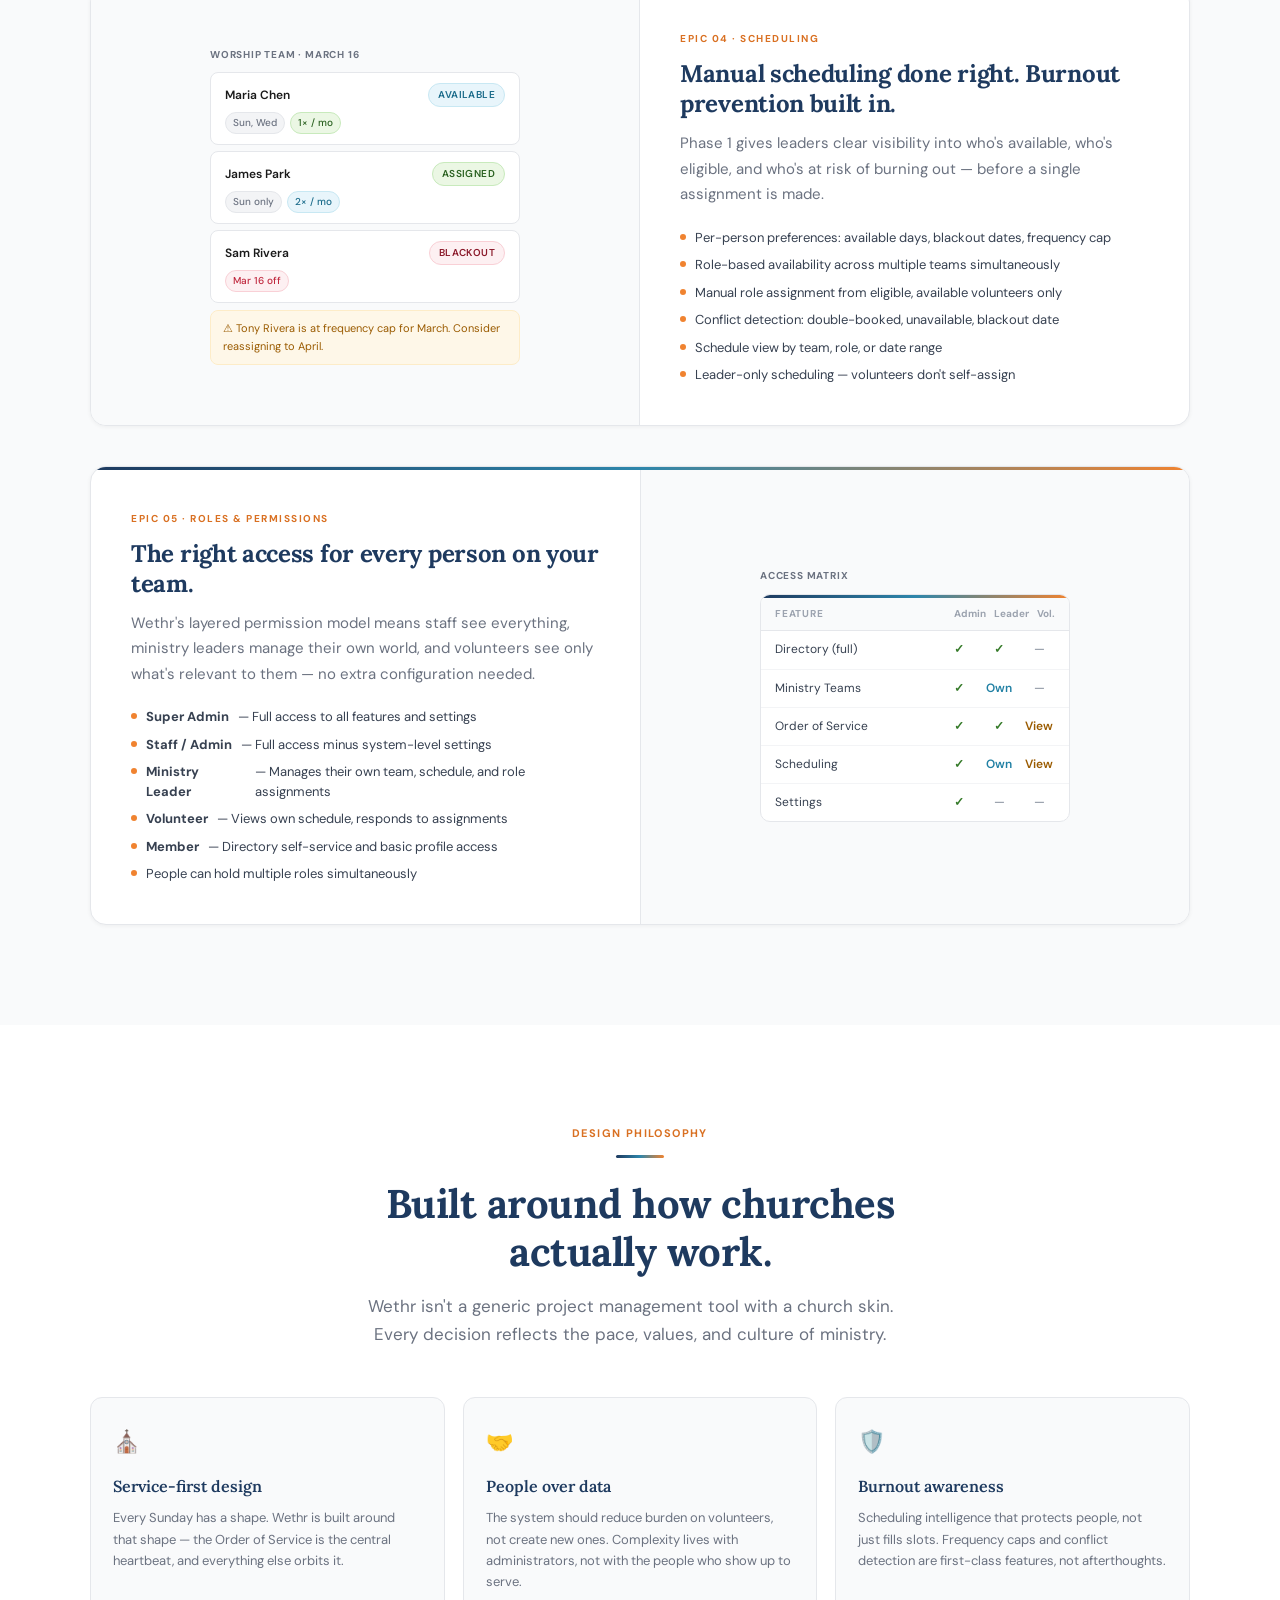
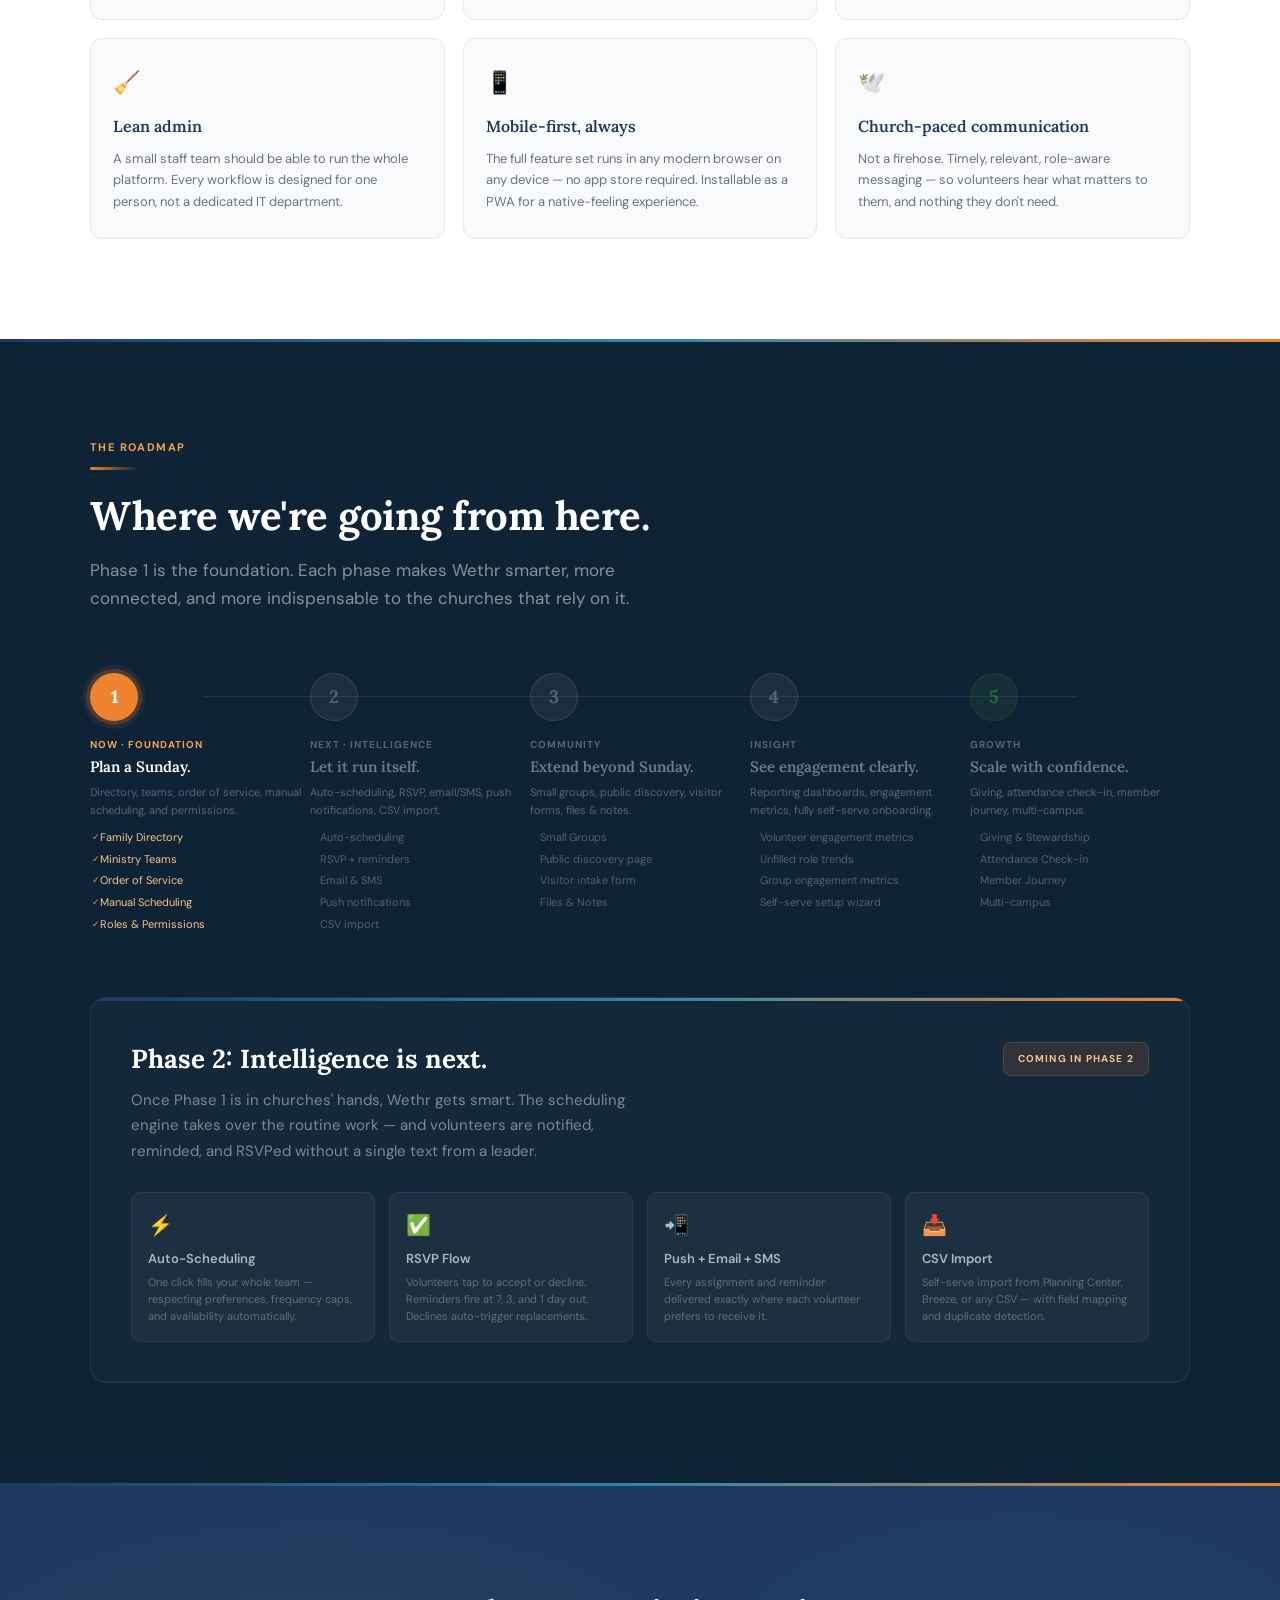
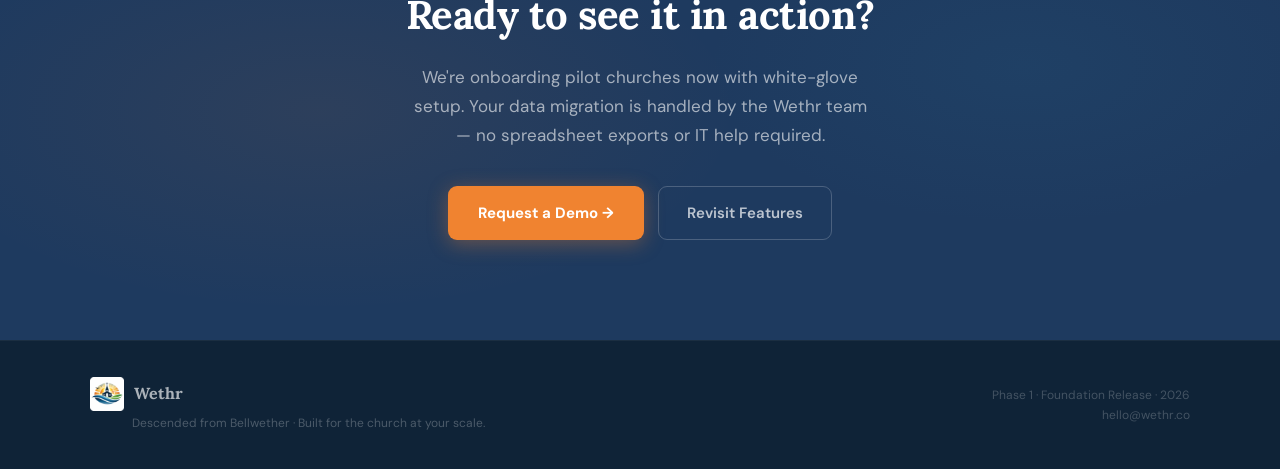
==== commit 89cbf449: "Added WIP for preview page and FAQ page" ====
--- a/index.html
+++ b/index.html
@@ -360,6 +360,8 @@
     <li><a href="#icp">Who It's For</a></li>
     <li><a href="#features">Phase 1 Features</a></li>
     <li><a href="#roadmap">Roadmap</a></li>
+    <!-- <li><a href="./wethr-preview.html">Preview the App</a></li> -->
+    <li><a href="./wethr-faq.html">FAQs</a></li>
     <li><a href="#cta" class="nav-cta">Request a Demo</a></li>
   </ul>
 </nav>
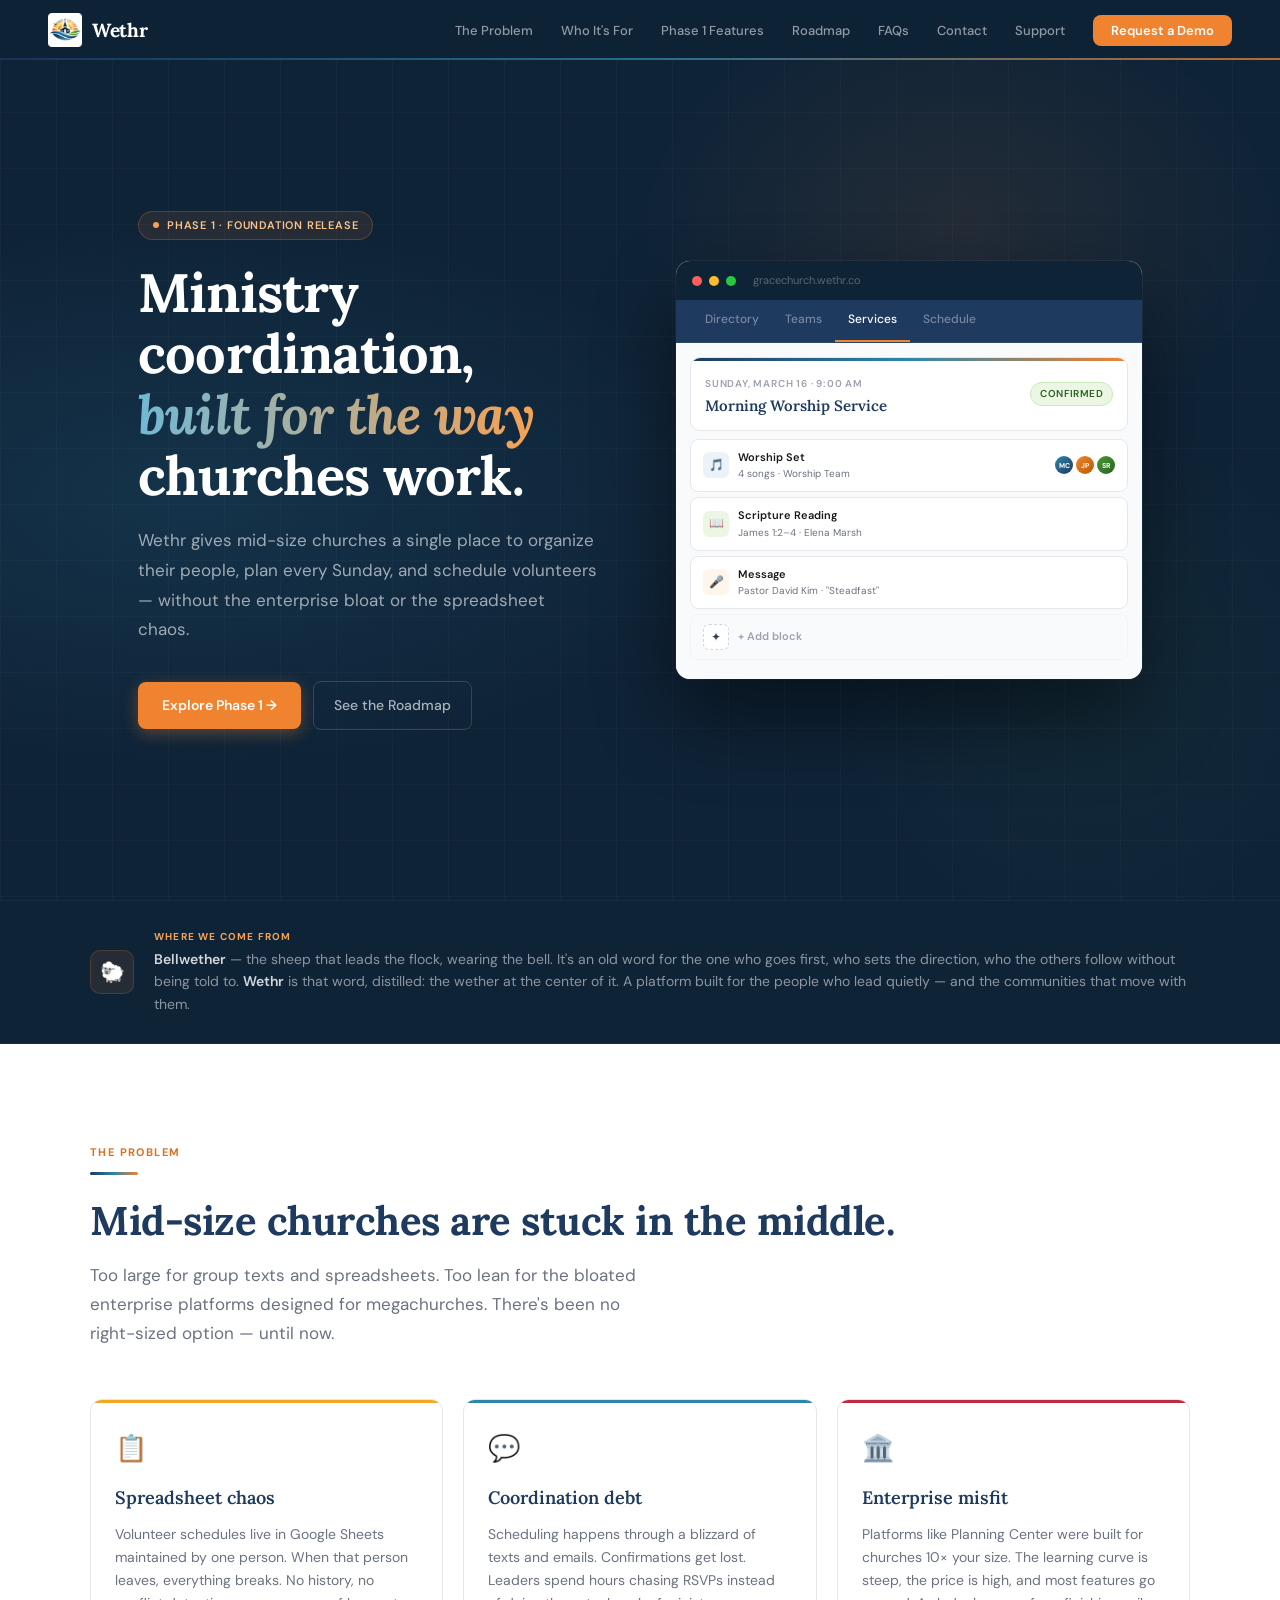
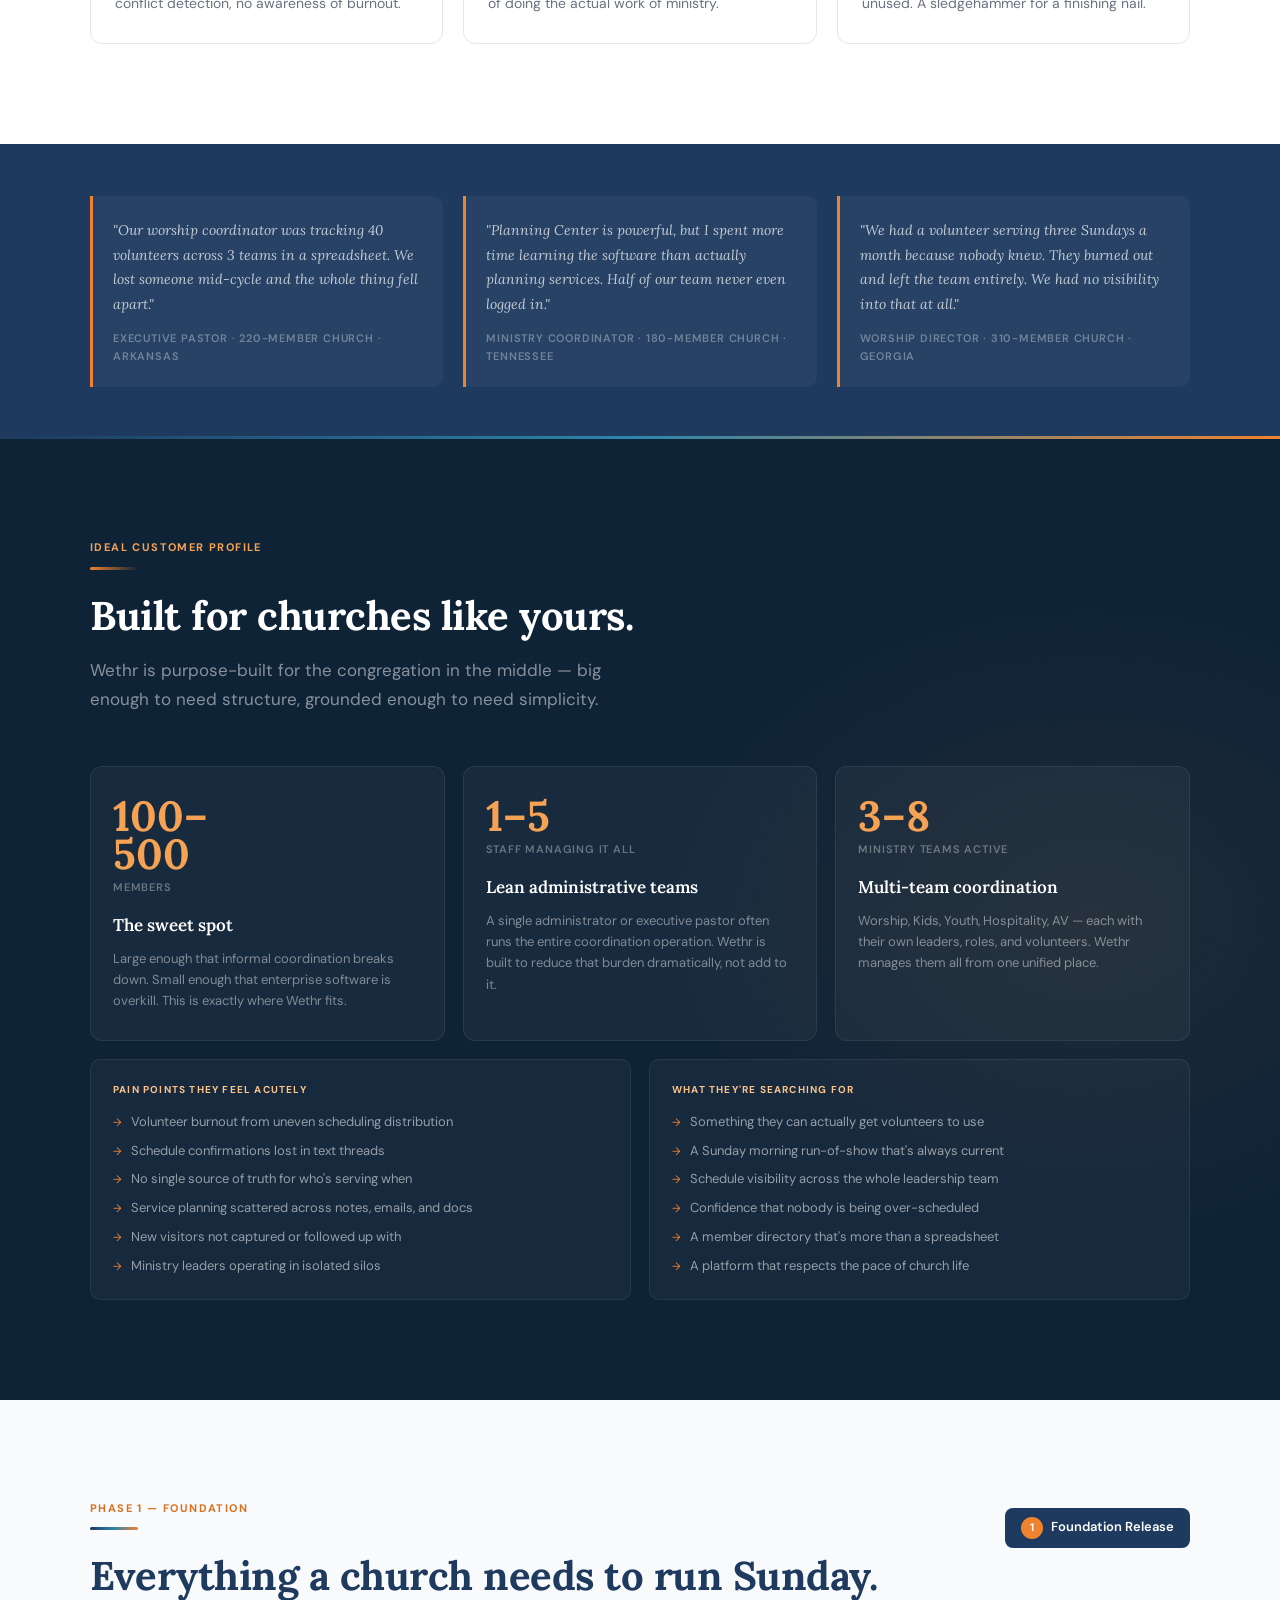
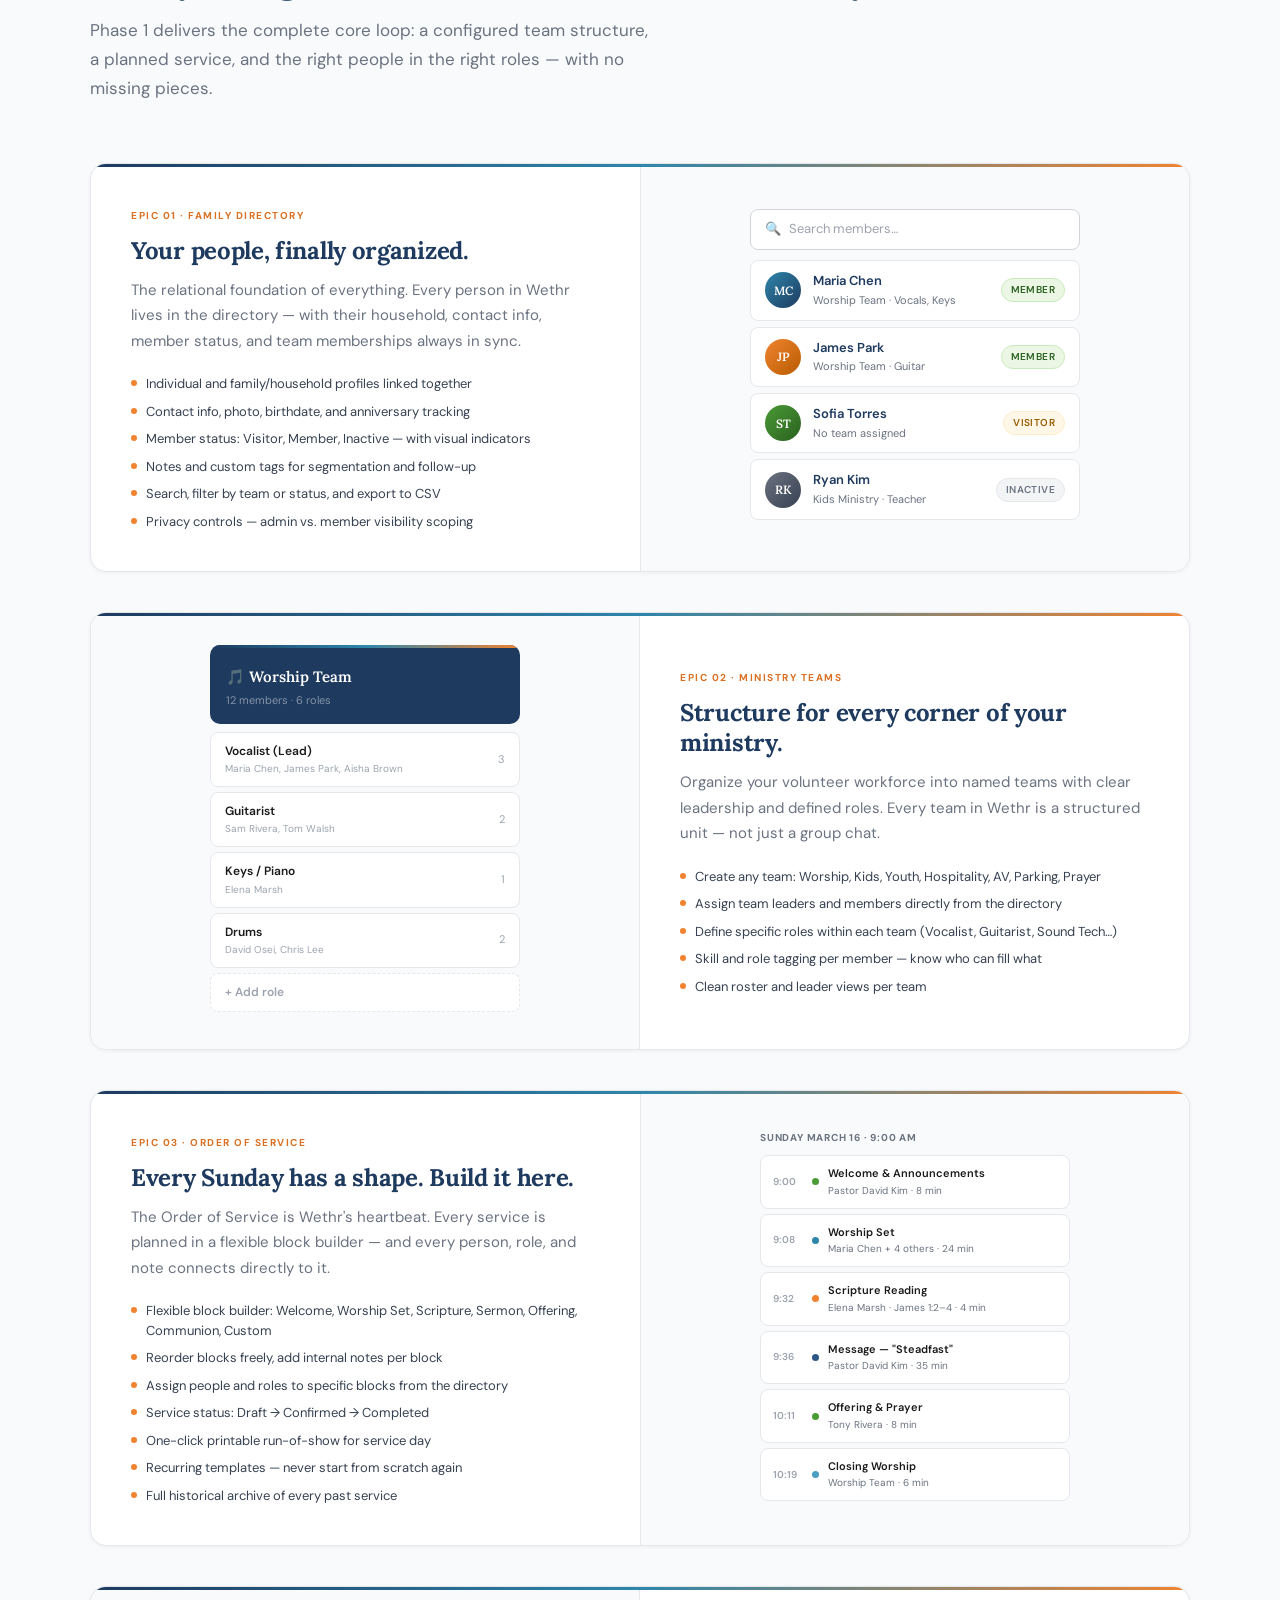
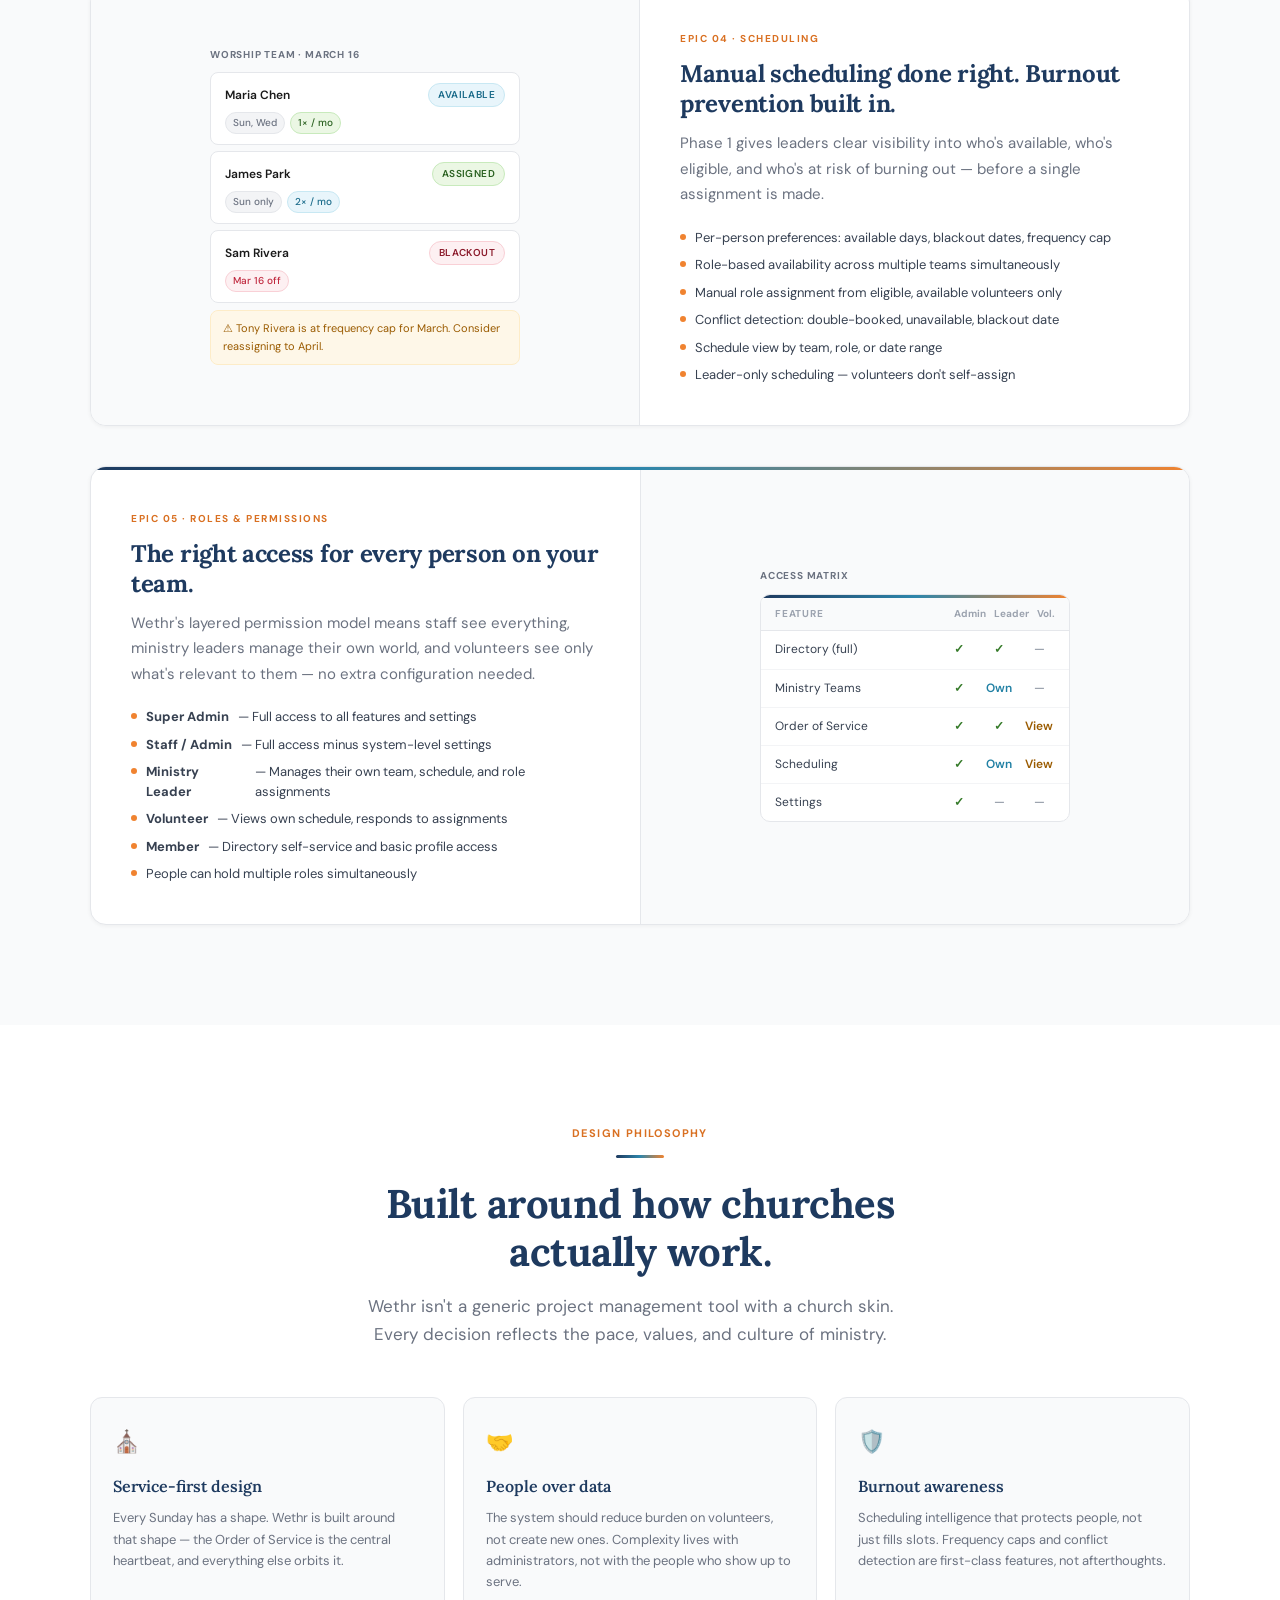
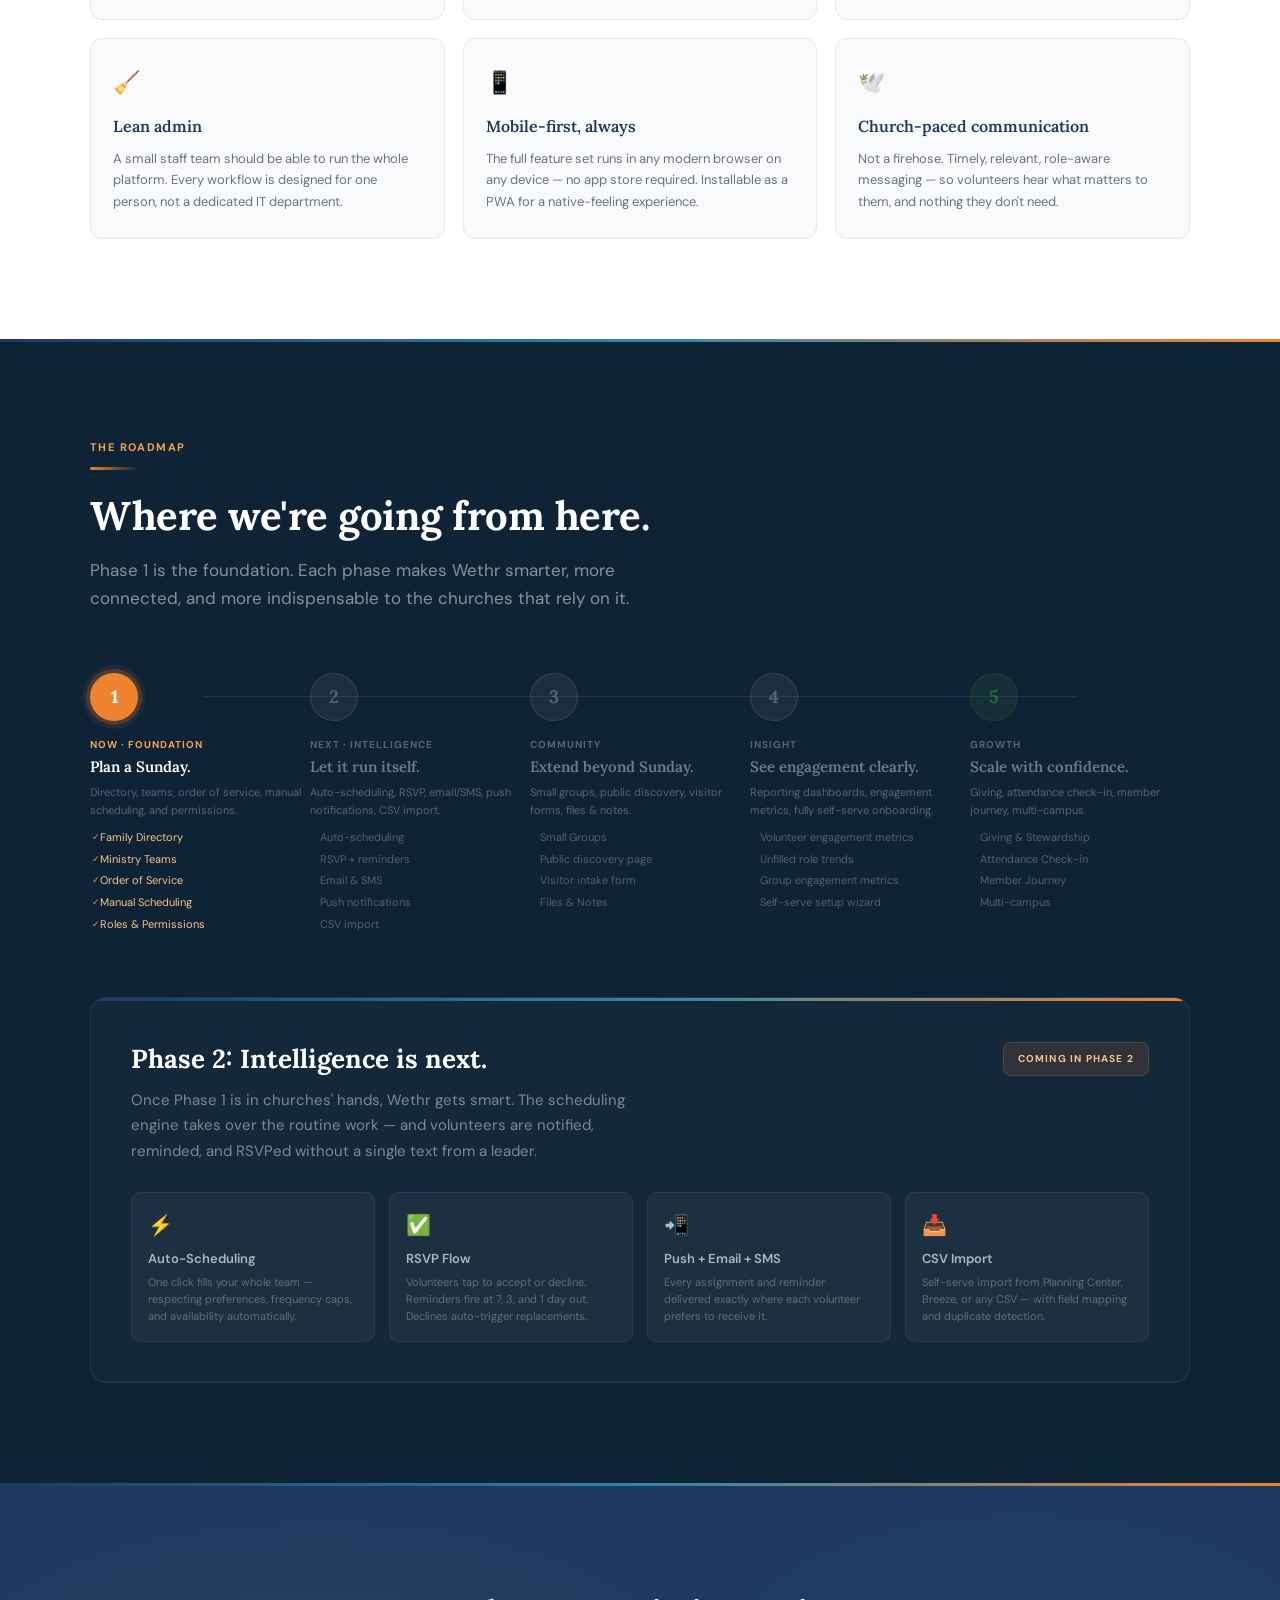
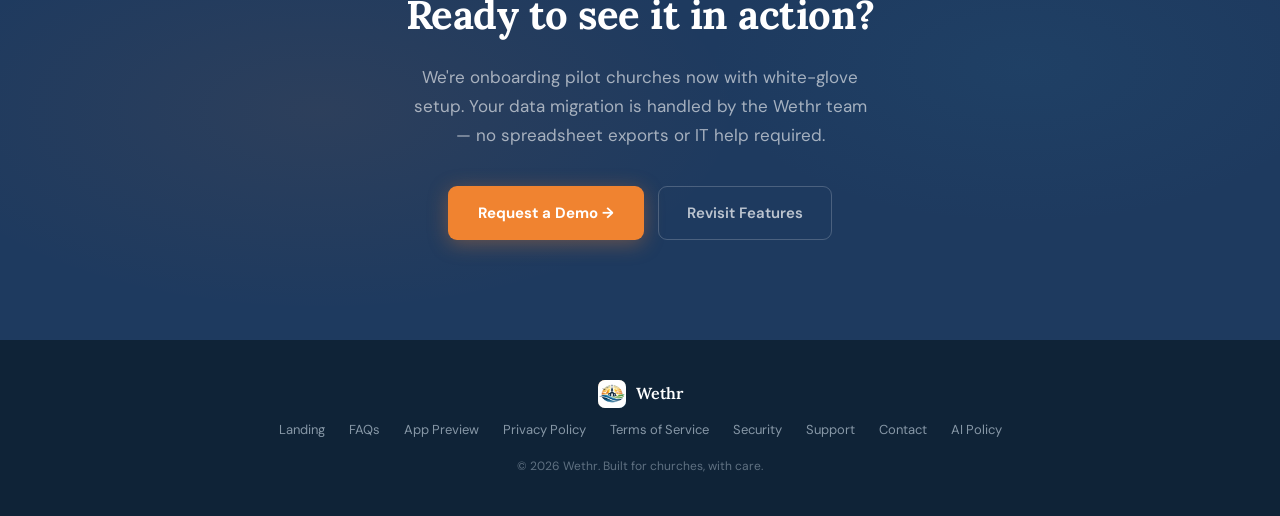
==== commit 68fc977c: "Update to add support and policy pages" ====
--- a/index.html
+++ b/index.html
@@ -312,13 +312,58 @@
     .cta-btn-outline { display: inline-flex; align-items: center; gap: 8px; background: transparent; color: rgba(255,255,255,0.7); font-size: 15px; font-weight: 600; padding: 14px 28px; border-radius: 9px; text-decoration: none; border: 1px solid rgba(255,255,255,0.2); transition: all 0.2s; }
     .cta-btn-outline:hover { background: rgba(255,255,255,0.06); color: white; }
 
-    /* ── FOOTER ── */
-    footer { background: var(--navy-950); padding: 36px 48px; border-top: 1px solid rgba(255,255,255,0.05); }
-    .footer-inner { max-width: 1100px; margin: 0 auto; display: flex; align-items: center; justify-content: space-between; }
-    .footer-brand { display: flex; align-items: center; gap: 10px; }
-    .footer-wordmark { font-family: 'Lora', serif; font-size: 16px; font-weight: 700; color: rgba(255,255,255,0.65); }
-    .footer-tagline { font-size: 12px; color: rgba(255,255,255,0.25); margin-top: 3px; margin-left: 42px; }
-    .footer-right { font-size: 12px; color: rgba(255,255,255,0.22); text-align: right; line-height: 1.7; }
+    /* Footer */
+    footer {
+      background: var(--navy-950);
+      padding: 40px;
+      text-align: center;
+    }
+
+    .footer-logo {
+      display: flex;
+      align-items: center;
+      justify-content: center;
+      gap: 10px;
+      margin-bottom: 12px;
+    }
+
+    .footer-logo-mark {
+      width: 28px;
+      height: 28px;
+      background: linear-gradient(135deg, var(--sunrise-400), var(--cerulean-500));
+      border-radius: 7px;
+    }
+
+    .footer-wordmark {
+      font-family: 'Lora', serif;
+      font-size: 16px;
+      font-weight: 600;
+      color: #fff;
+    }
+
+    .footer-links {
+      display: flex;
+      justify-content: center;
+      gap: 24px;
+      margin-bottom: 16px;
+      flex-wrap: wrap;
+    }
+
+    .footer-links a {
+      font-size: 13px;
+      color: var(--navy-100);
+      opacity: 0.6;
+      text-decoration: none;
+      transition: opacity 0.15s;
+    }
+
+    .footer-links a:hover { opacity: 1; }
+
+    .footer-copy {
+      font-size: 12px;
+      color: var(--navy-100);
+      opacity: 0.4;
+    }
 
     /* ── ANIMATIONS ── */
     .fade-up { opacity: 0; transform: translateY(22px); transition: opacity 0.55s ease, transform 0.55s ease; }
@@ -361,7 +406,9 @@
     <li><a href="#features">Phase 1 Features</a></li>
     <li><a href="#roadmap">Roadmap</a></li>
     <!-- <li><a href="./wethr-preview.html">Preview the App</a></li> -->
-    <li><a href="./wethr-faq.html">FAQs</a></li>
+    <li><a href="./faq.html">FAQs</a></li>
+    <li><a href="./contact.html">Contact</a></li>
+    <li><a href="./support.html">Support</a></li>
     <li><a href="#cta" class="nav-cta">Request a Demo</a></li>
   </ul>
 </nav>
@@ -781,19 +828,22 @@
 
 <!-- FOOTER -->
 <footer>
-  <div class="footer-inner">
-    <div>
-      <div class="footer-brand">
-        <img src="./wethr_logo-192.png" alt="Wethr" class="nav-logo">
-        <span class="footer-wordmark">Wethr</span>
-      </div>
-      <div class="footer-tagline">Descended from Bellwether · Built for the church at your scale.</div>
-    </div>
-    <div class="footer-right">
-      <div>Phase 1 · Foundation Release · 2026</div>
-      <div>hello@wethr.co</div>
-    </div>
-  </div>
+  <div class="footer-logo">
+    <img src="./wethr_logo-192.png" alt="Wethr" class="footer-logo-mark">
+    <span class="footer-wordmark">Wethr</span>
+  </div>
+  <div class="footer-links">
+    <a href="index.html">Landing</a>
+    <a href="faq.html">FAQs</a>
+    <a href="preview.html">App Preview</a>
+    <a href="privacy.html">Privacy Policy</a>
+    <a href="tos.html">Terms of Service</a>
+    <a href="security.html">Security</a>
+    <a href="support.html">Support</a> 
+    <a href="contact.html">Contact</a>
+    <a href="ai.html">AI Policy</a>
+  </div>
+  <div class="footer-copy">© 2026 Wethr. Built for churches, with care.</div>
 </footer>
 
 <script>
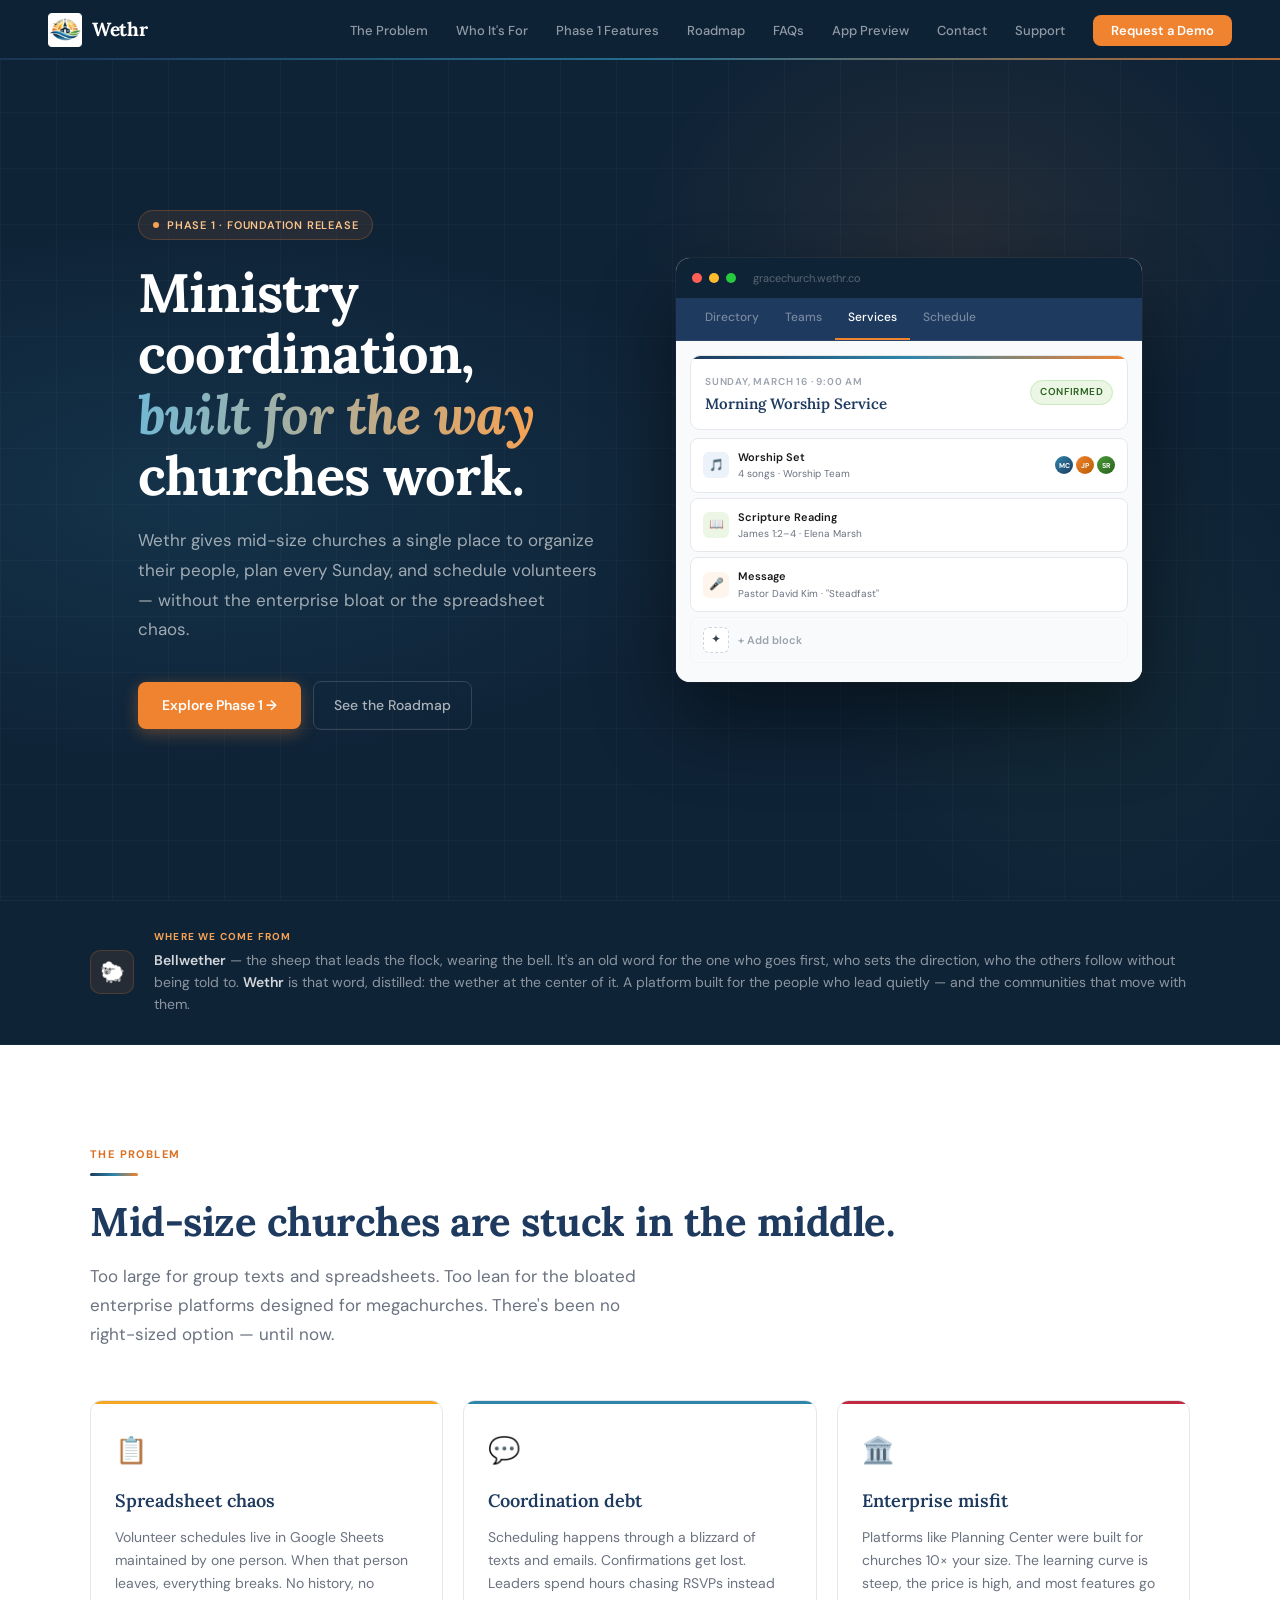
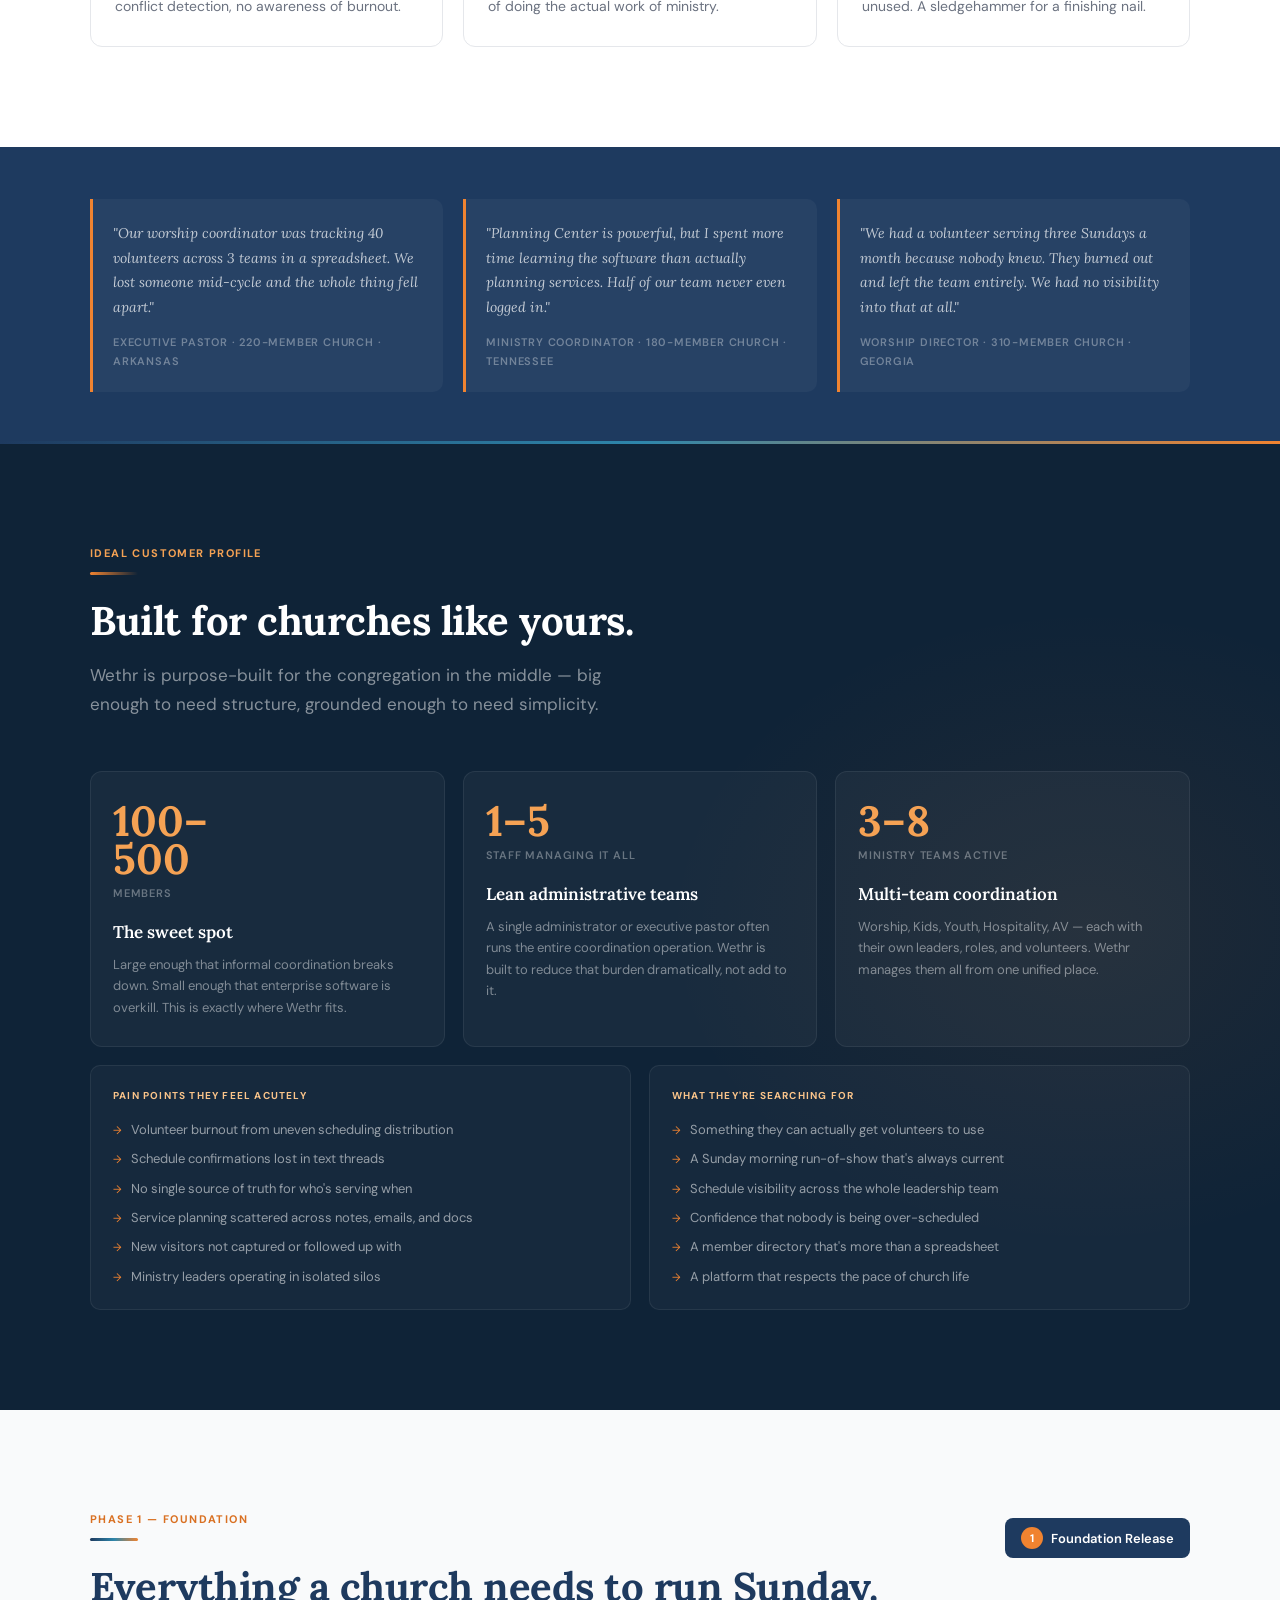
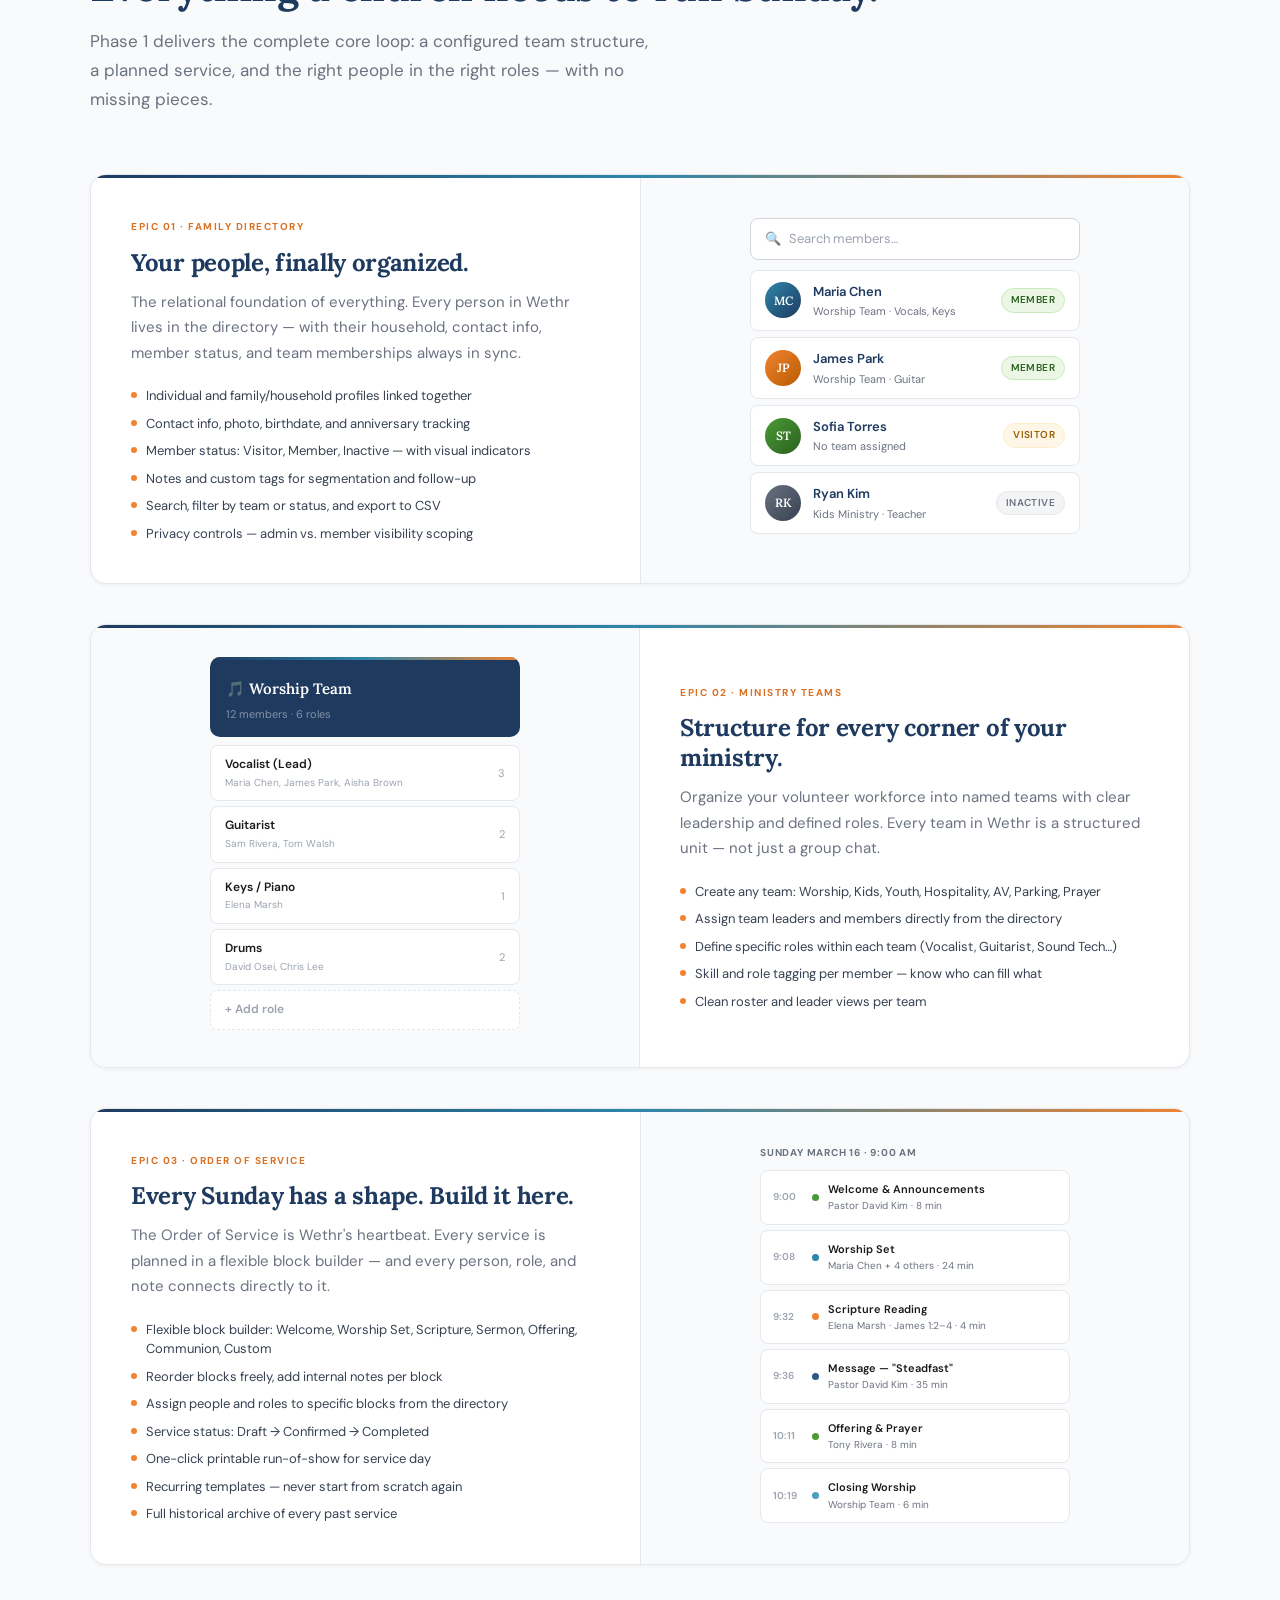
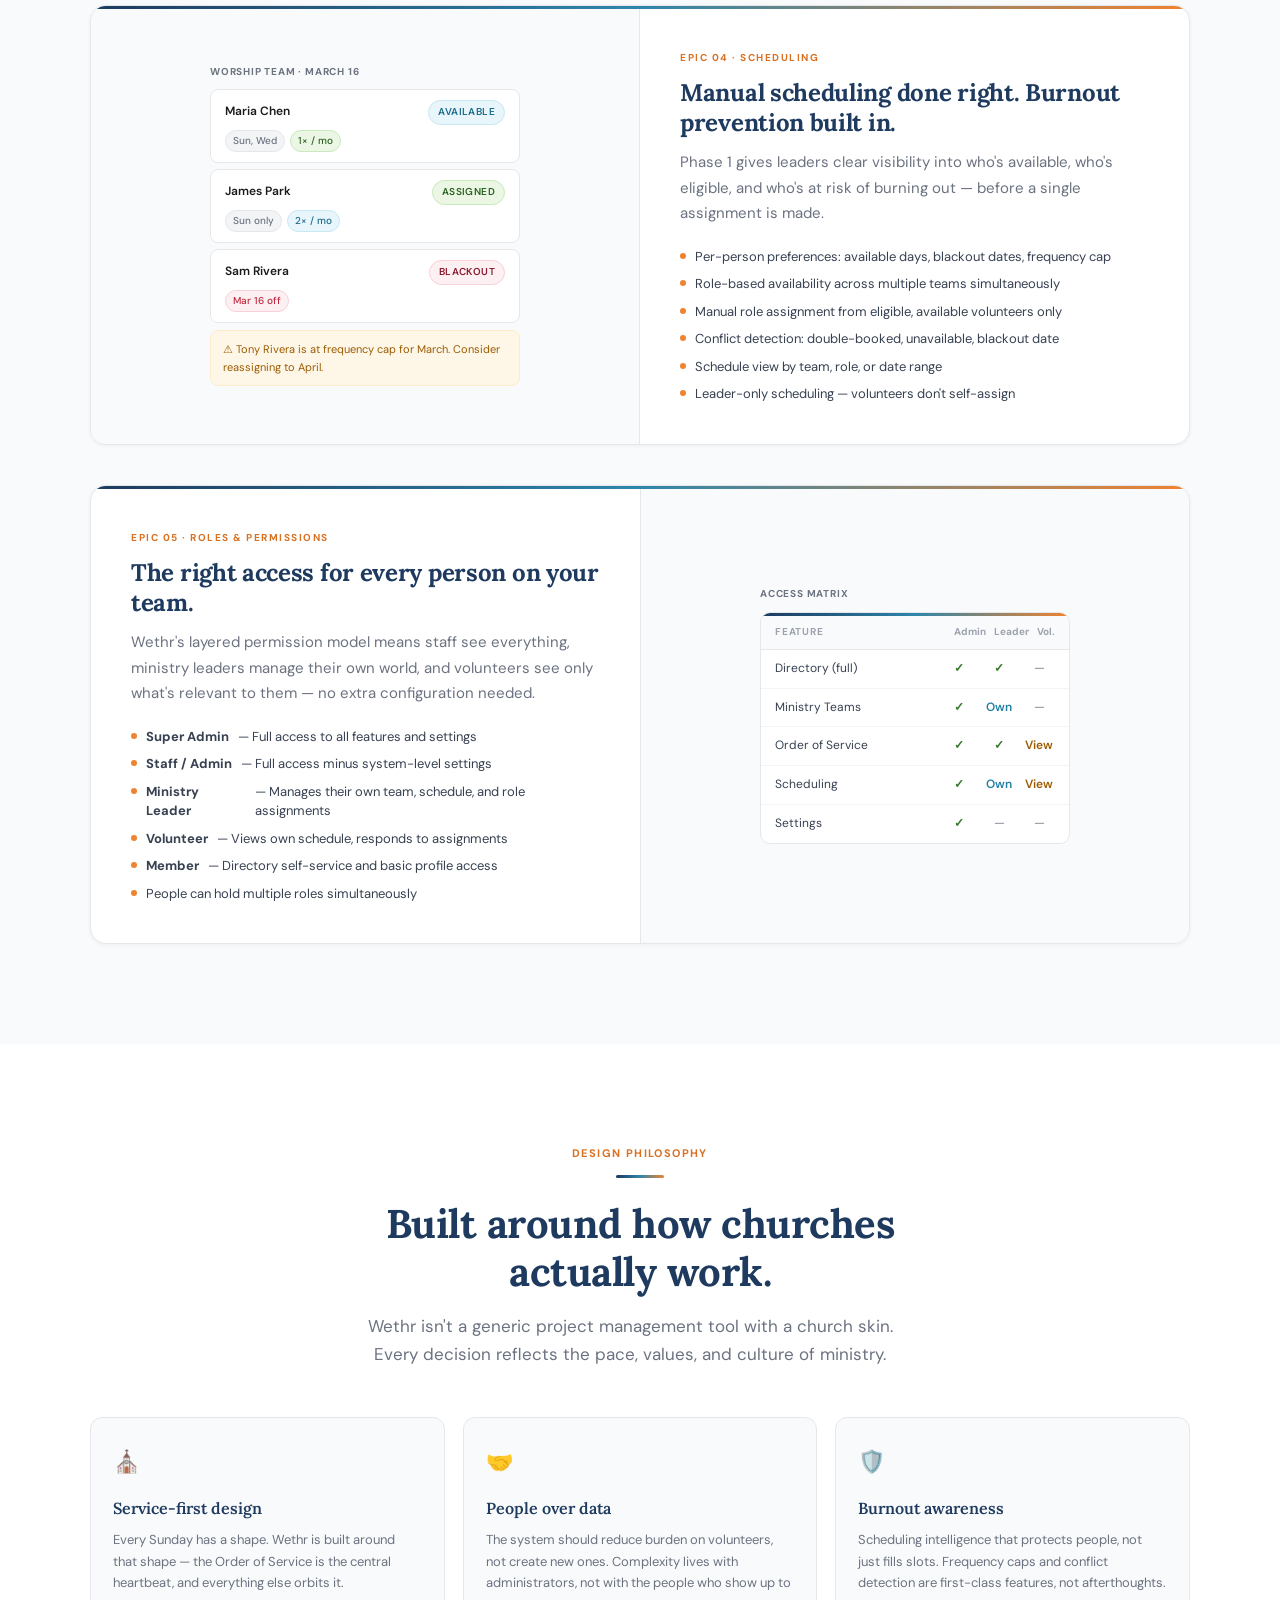
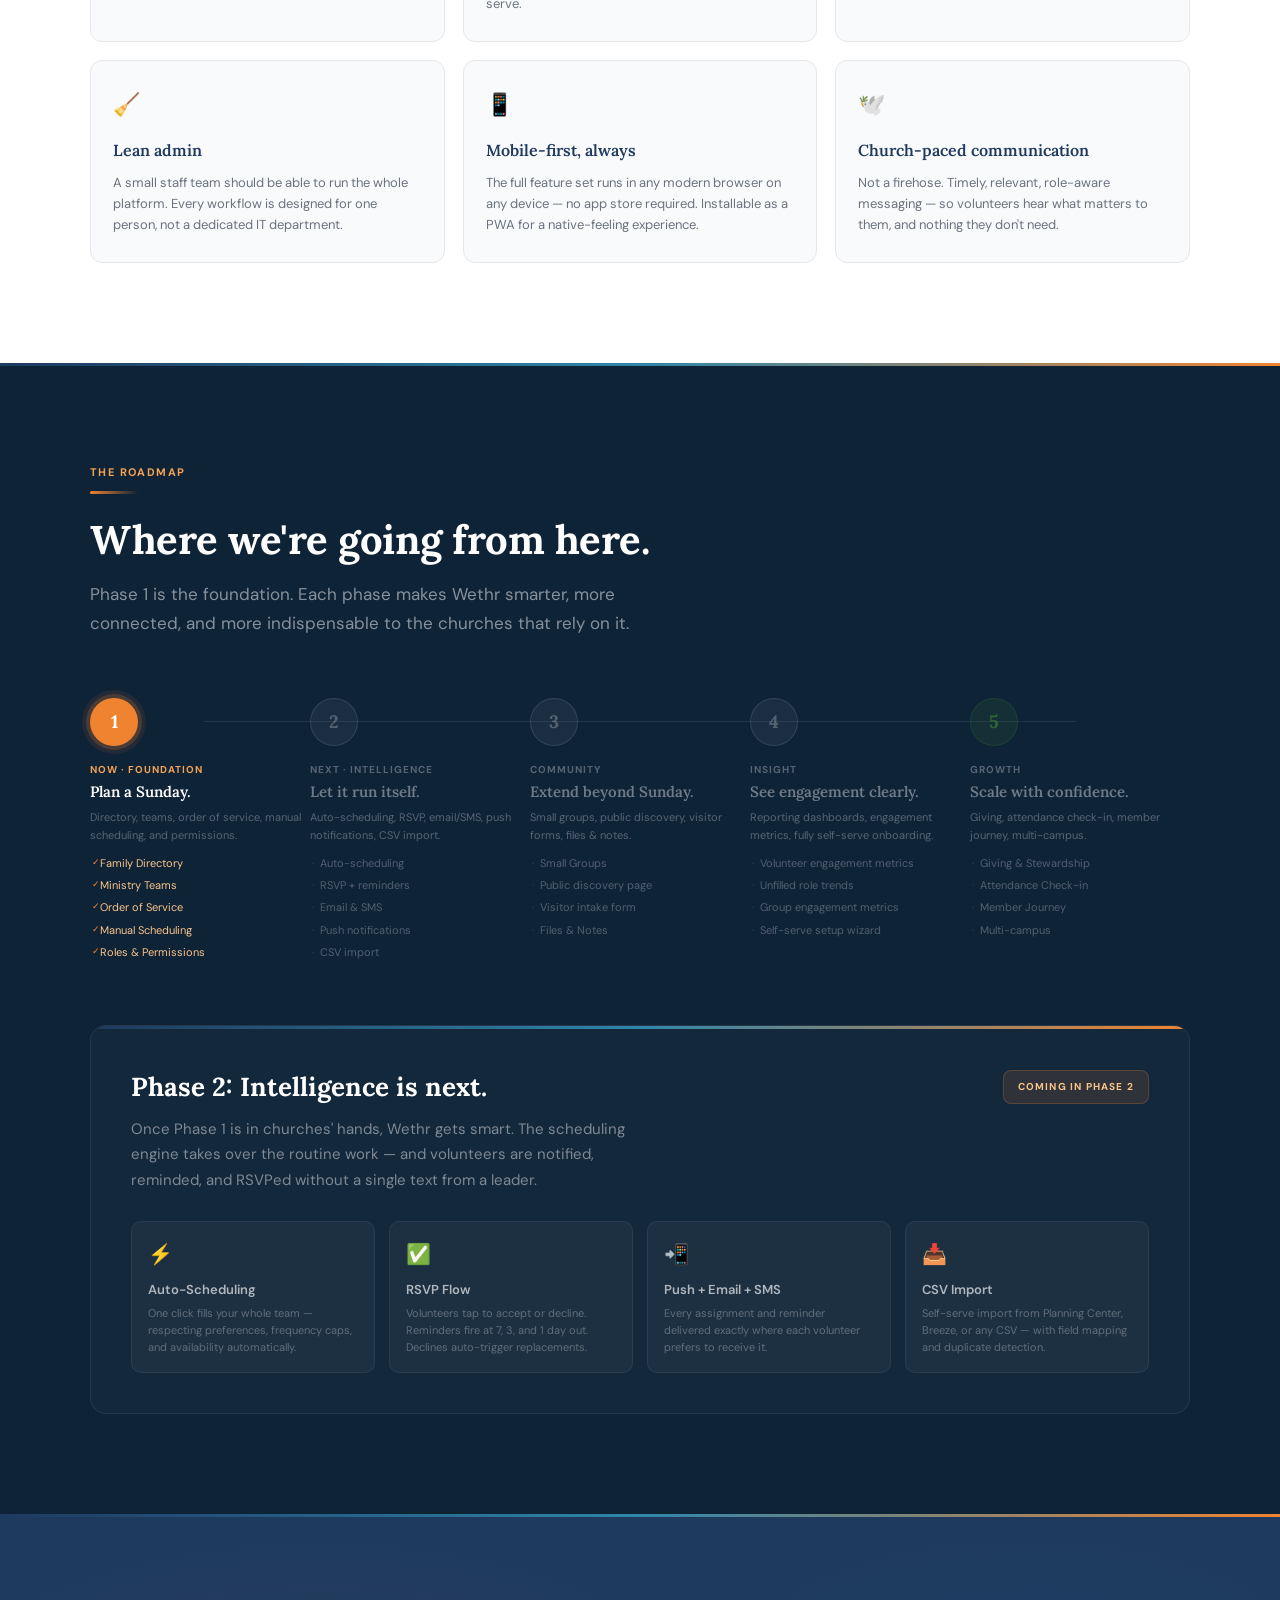
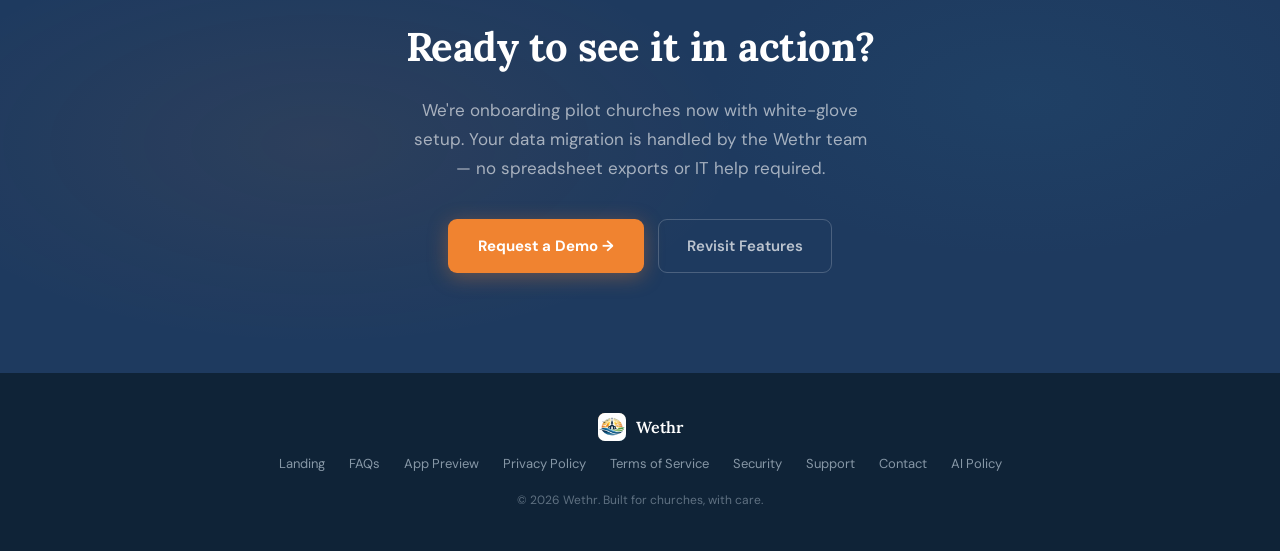
==== commit e4164036: "Polish for html files and CSS common extraction" ====
--- a/index.html
+++ b/index.html
@@ -6,92 +6,9 @@
   <title>Wethr — Phase 1 Pitch</title>
   <link rel="preconnect" href="https://fonts.googleapis.com" />
   <link rel="preconnect" href="https://fonts.gstatic.com" crossorigin />
-  <link href="https://fonts.googleapis.com/css2?family=Lora:ital,wght@0,400;0,600;0,700;1,400;1,600&family=DM+Sans:wght@300;400;500;600;700&display=swap" rel="stylesheet" />
+  <link href="https://fonts.googleapis.com/css2?family=Lora:ital,wght@0,400;0,600;0,700;1,400;1,600&family=DM+Sans:wght@300;400;500;600;700&family=JetBrains+Mono:wght@400;500&display=swap" rel="stylesheet" />
+  <link rel="stylesheet" href="shared.css" />
   <style>
-    *, *::before, *::after { box-sizing: border-box; margin: 0; padding: 0; }
-
-    :root {
-      --navy-950: #0F2337;
-      --navy-900: #1E3A5F;
-      --navy-800: #254873;
-      --navy-700: #2D5886;
-      --navy-600: #3A6B9E;
-      --navy-100: #D6E4F0;
-      --navy-50:  #EBF2F9;
-
-      --cerulean-700: #1A6B8A;
-      --cerulean-600: #2180A4;
-      --cerulean-500: #2E86AB;
-      --cerulean-400: #4A9EC1;
-      --cerulean-300: #72B8D4;
-      --cerulean-100: #C8E8F3;
-      --cerulean-50:  #E8F5FB;
-
-      /* Sunrise — Wethr brand accent, from logo sunburst */
-      --sunrise-700: #B85C00;
-      --sunrise-600: #D97022;
-      --sunrise-500: #F08330;
-      --sunrise-400: #F5A254;
-      --sunrise-300: #FAC48A;
-      --sunrise-100: #FDE8CC;
-      --sunrise-50:  #FEF6EC;
-
-      /* Meadow — success green, from logo landscape */
-      --meadow-700: #2A6120;
-      --meadow-600: #357A29;
-      --meadow-500: #4A9A35;
-      --meadow-100: #C8EABC;
-      --meadow-50:  #EBF7E4;
-
-      --amber-700: #9A5B00;
-      --amber-500: #D97B00;
-      --amber-400: #F5A623;
-      --amber-100: #FDECC8;
-      --amber-50:  #FEF7E8;
-
-      --crimson-700: #8B1A2B;
-      --crimson-500: #C0293F;
-      --crimson-400: #D94F62;
-      --crimson-100: #F9D0D6;
-      --crimson-50:  #FDF0F2;
-
-      --neutral-900: #1A1A1A;
-      --neutral-700: #374151;
-      --neutral-500: #6B7280;
-      --neutral-400: #9CA3AF;
-      --neutral-300: #D1D5DB;
-      --neutral-200: #E5E7EB;
-      --neutral-100: #F3F4F6;
-      --neutral-50:  #F9FAFB;
-      --white: #FFFFFF;
-
-      /* Brand signature gradient: Navy → Cerulean → Sunrise */
-      --brand-rule: linear-gradient(90deg, #1E3A5F, #2E86AB, #F08330);
-    }
-
-    html { scroll-behavior: smooth; }
-    body { font-family: 'DM Sans', sans-serif; font-size: 16px; color: var(--neutral-700); background: var(--neutral-50); line-height: 1.6; }
-
-    /* ── NAV ── */
-    nav {
-      position: fixed; top: 0; left: 0; right: 0; z-index: 100;
-      background: rgba(15, 35, 55, 0.97);
-      backdrop-filter: blur(14px);
-      display: flex; align-items: center; justify-content: space-between;
-      padding: 0 48px; height: 60px;
-    }
-    nav::after { content: ''; position: absolute; bottom: 0; left: 0; right: 0; height: 2px; background: var(--brand-rule); opacity: 0.75; }
-
-    .nav-brand { display: flex; align-items: center; gap: 10px; text-decoration: none; }
-    .nav-logo { width: 34px; height: 34px; flex-shrink: 0; }
-    .nav-wordmark { font-family: 'Lora', serif; font-size: 19px; font-weight: 700; color: white; letter-spacing: -0.3px; }
-
-    .nav-links { display: flex; gap: 28px; list-style: none; align-items: center; }
-    .nav-links a { font-size: 13px; font-weight: 500; color: rgba(255,255,255,0.55); text-decoration: none; transition: color 0.2s; }
-    .nav-links a:hover { color: white; }
-    .nav-cta { background: var(--sunrise-500) !important; color: white !important; padding: 7px 18px; border-radius: 8px; font-weight: 600 !important; }
-    .nav-cta:hover { background: var(--sunrise-600) !important; }
-
     /* ── HERO ── */
     .hero { min-height: 100vh; background: var(--navy-950); position: relative; overflow: hidden; display: flex; align-items: center; padding: 120px 0 80px; }
     .hero-bg { position: absolute; inset: 0; background: radial-gradient(ellipse 80% 55% at 15% 55%, rgba(46,134,171,0.16) 0%, transparent 55%), radial-gradient(ellipse 50% 50% at 75% 25%, rgba(240,131,48,0.09) 0%, transparent 50%), radial-gradient(ellipse 40% 60% at 85% 75%, rgba(74,154,53,0.06) 0%, transparent 50%); }
@@ -312,67 +229,12 @@
     .cta-btn-outline { display: inline-flex; align-items: center; gap: 8px; background: transparent; color: rgba(255,255,255,0.7); font-size: 15px; font-weight: 600; padding: 14px 28px; border-radius: 9px; text-decoration: none; border: 1px solid rgba(255,255,255,0.2); transition: all 0.2s; }
     .cta-btn-outline:hover { background: rgba(255,255,255,0.06); color: white; }
 
-    /* Footer */
-    footer {
-      background: var(--navy-950);
-      padding: 40px;
-      text-align: center;
-    }
-
-    .footer-logo {
-      display: flex;
-      align-items: center;
-      justify-content: center;
-      gap: 10px;
-      margin-bottom: 12px;
-    }
-
-    .footer-logo-mark {
-      width: 28px;
-      height: 28px;
-      background: linear-gradient(135deg, var(--sunrise-400), var(--cerulean-500));
-      border-radius: 7px;
-    }
-
-    .footer-wordmark {
-      font-family: 'Lora', serif;
-      font-size: 16px;
-      font-weight: 600;
-      color: #fff;
-    }
-
-    .footer-links {
-      display: flex;
-      justify-content: center;
-      gap: 24px;
-      margin-bottom: 16px;
-      flex-wrap: wrap;
-    }
-
-    .footer-links a {
-      font-size: 13px;
-      color: var(--navy-100);
-      opacity: 0.6;
-      text-decoration: none;
-      transition: opacity 0.15s;
-    }
-
-    .footer-links a:hover { opacity: 1; }
-
-    .footer-copy {
-      font-size: 12px;
-      color: var(--navy-100);
-      opacity: 0.4;
-    }
-
     /* ── ANIMATIONS ── */
     .fade-up { opacity: 0; transform: translateY(22px); transition: opacity 0.55s ease, transform 0.55s ease; }
     .fade-up.visible { opacity: 1; transform: translateY(0); }
 
     /* ── RESPONSIVE ── */
     @media (max-width: 900px) {
-      nav { padding: 0 20px; }
-      .nav-links { display: none; }
       section { padding: 60px 20px; }
       .heritage-banner { padding: 24px 20px; }
       .quote-strip { padding: 40px 20px; }
@@ -387,8 +249,6 @@
       .roadmap-timeline::before { display: none; }
       .tease-features { grid-template-columns: 1fr 1fr; }
       .quote-grid { grid-template-columns: 1fr; }
-      .footer-inner { flex-direction: column; gap: 16px; text-align: center; }
-      .footer-tagline, .footer-brand { margin-left: 0; }
     }
   </style>
 </head>
@@ -396,7 +256,7 @@
 
 <!-- NAV -->
 <nav>
-  <a href="#" class="nav-brand">
+  <a href="index.html" class="nav-brand">
     <img src="./wethr_logo-192.png" alt="Wethr" class="nav-logo">
     <span class="nav-wordmark">Wethr</span>
   </a>
@@ -405,10 +265,10 @@
     <li><a href="#icp">Who It's For</a></li>
     <li><a href="#features">Phase 1 Features</a></li>
     <li><a href="#roadmap">Roadmap</a></li>
-    <!-- <li><a href="./wethr-preview.html">Preview the App</a></li> -->
-    <li><a href="./faq.html">FAQs</a></li>
-    <li><a href="./contact.html">Contact</a></li>
-    <li><a href="./support.html">Support</a></li>
+    <li><a href="faq.html">FAQs</a></li>
+    <li><a href="preview.html">App Preview</a></li>
+    <li><a href="contact.html">Contact</a></li>
+    <li><a href="support.html">Support</a></li>
     <li><a href="#cta" class="nav-cta">Request a Demo</a></li>
   </ul>
 </nav>
--- a/shared.css
+++ b/shared.css
@@ -0,0 +1,253 @@
+/* ── SHARED STYLES ── Wethr Marketing Site */
+
+*, *::before, *::after { box-sizing: border-box; margin: 0; padding: 0; }
+
+:root {
+  --navy-950: #0F2337;
+  --navy-900: #1E3A5F;
+  --navy-800: #254873;
+  --navy-700: #2D5886;
+  --navy-600: #3A6B9E;
+  --navy-100: #D6E4F0;
+  --navy-50: #EBF2F9;
+
+  --cerulean-700: #1A6B8A;
+  --cerulean-600: #2180A4;
+  --cerulean-500: #2E86AB;
+  --cerulean-400: #4A9EC1;
+  --cerulean-300: #72B8D4;
+  --cerulean-100: #C8E8F3;
+  --cerulean-50: #E8F5FB;
+
+  --sunrise-700: #B85C00;
+  --sunrise-600: #D97022;
+  --sunrise-500: #F08330;
+  --sunrise-400: #F5A254;
+  --sunrise-300: #FAC48A;
+  --sunrise-100: #FDE8CC;
+  --sunrise-50: #FEF6EC;
+
+  --meadow-700: #2A6120;
+  --meadow-600: #357A29;
+  --meadow-500: #4A9A35;
+  --meadow-100: #C8EABC;
+  --meadow-50: #EBF7E4;
+
+  --amber-700: #9A5B00;
+  --amber-500: #D97B00;
+  --amber-400: #F5A623;
+  --amber-100: #FDECC8;
+  --amber-50: #FEF7E8;
+
+  --crimson-700: #8B1A2B;
+  --crimson-500: #C0293F;
+  --crimson-400: #D94F62;
+  --crimson-100: #F9D0D6;
+  --crimson-50: #FDF0F2;
+
+  --neutral-900: #1A1A1A;
+  --neutral-700: #374151;
+  --neutral-600: #4B5563;
+  --neutral-500: #6B7280;
+  --neutral-400: #9CA3AF;
+  --neutral-300: #D1D5DB;
+  --neutral-200: #E5E7EB;
+  --neutral-100: #F3F4F6;
+  --neutral-50: #F9FAFB;
+  --white: #FFFFFF;
+
+  --brand-rule: linear-gradient(90deg, #1E3A5F, #2E86AB, #F08330);
+}
+
+html { scroll-behavior: smooth; }
+
+body {
+  font-family: 'DM Sans', sans-serif;
+  font-size: 16px;
+  color: var(--neutral-700);
+  background: var(--neutral-50);
+  line-height: 1.65;
+}
+
+/* ── NAV ── */
+nav {
+  position: fixed;
+  top: 0;
+  left: 0;
+  right: 0;
+  z-index: 100;
+  background: rgba(15, 35, 55, 0.97);
+  backdrop-filter: blur(14px);
+  display: flex;
+  align-items: center;
+  justify-content: space-between;
+  padding: 0 48px;
+  height: 60px;
+}
+nav::after {
+  content: '';
+  position: absolute;
+  bottom: 0;
+  left: 0;
+  right: 0;
+  height: 2px;
+  background: var(--brand-rule);
+  opacity: 0.75;
+}
+
+.nav-brand {
+  display: flex;
+  align-items: center;
+  gap: 10px;
+  text-decoration: none;
+}
+.nav-logo {
+  width: 34px;
+  height: 34px;
+  flex-shrink: 0;
+  object-fit: contain;
+}
+.nav-wordmark {
+  font-family: 'Lora', serif;
+  font-size: 19px;
+  font-weight: 700;
+  color: white;
+  letter-spacing: -0.3px;
+}
+
+.nav-links {
+  display: flex;
+  gap: 28px;
+  list-style: none;
+  align-items: center;
+}
+.nav-links a {
+  font-size: 13px;
+  font-weight: 500;
+  color: rgba(255, 255, 255, 0.55);
+  text-decoration: none;
+  transition: color 0.2s;
+}
+.nav-links a:hover {
+  color: white;
+}
+.nav-cta {
+  background: var(--sunrise-500) !important;
+  color: white !important;
+  padding: 7px 18px;
+  border-radius: 8px;
+  font-weight: 600 !important;
+}
+.nav-cta:hover {
+  background: var(--sunrise-600) !important;
+}
+
+/* ── FOOTER ── */
+footer {
+  background: var(--navy-950);
+  padding: 40px;
+  text-align: center;
+}
+.footer-logo {
+  display: flex;
+  align-items: center;
+  justify-content: center;
+  gap: 10px;
+  margin-bottom: 12px;
+}
+.footer-logo-mark {
+  width: 28px;
+  height: 28px;
+  border-radius: 7px;
+  object-fit: contain;
+}
+footer .footer-logo-mark {
+  background: linear-gradient(135deg, var(--sunrise-400), var(--cerulean-500));
+}
+.footer-wordmark {
+  font-family: 'Lora', serif;
+  font-size: 16px;
+  font-weight: 600;
+  color: #fff;
+}
+.footer-links {
+  display: flex;
+  justify-content: center;
+  gap: 24px;
+  margin-bottom: 16px;
+  flex-wrap: wrap;
+}
+.footer-links a {
+  font-size: 13px;
+  color: var(--navy-100);
+  opacity: 0.6;
+  text-decoration: none;
+  transition: opacity 0.15s;
+}
+.footer-links a:hover {
+  opacity: 1;
+}
+.footer-copy {
+  font-size: 12px;
+  color: var(--navy-100);
+  opacity: 0.4;
+}
+
+/* ── UTILITIES ── */
+.container {
+  max-width: 1100px;
+  margin: 0 auto;
+}
+.brand-rule {
+  height: 3px;
+  background: var(--brand-rule);
+  border-radius: 2px;
+  width: 48px;
+  margin-bottom: 22px;
+}
+.section-label {
+  font-size: 11px;
+  font-weight: 700;
+  letter-spacing: 1.4px;
+  text-transform: uppercase;
+  color: var(--sunrise-600);
+  margin-bottom: 10px;
+}
+.section-title {
+  font-family: 'Lora', serif;
+  font-size: clamp(28px, 3.5vw, 40px);
+  font-weight: 700;
+  color: var(--navy-900);
+  letter-spacing: -0.5px;
+  line-height: 1.2;
+  margin-bottom: 16px;
+}
+.section-subtitle {
+  font-size: 17px;
+  color: var(--neutral-500);
+  line-height: 1.7;
+  max-width: 560px;
+}
+
+.fade-up {
+  opacity: 0;
+  transform: translateY(22px);
+  transition: opacity 0.55s ease, transform 0.55s ease;
+}
+.fade-up.visible {
+  opacity: 1;
+  transform: translateY(0);
+}
+
+/* ── RESPONSIVE (shared breakpoint) ── */
+@media (max-width: 900px) {
+  nav {
+    padding: 0 20px;
+  }
+  .nav-links {
+    display: none;
+  }
+  footer {
+    padding: 32px 20px;
+  }
+}
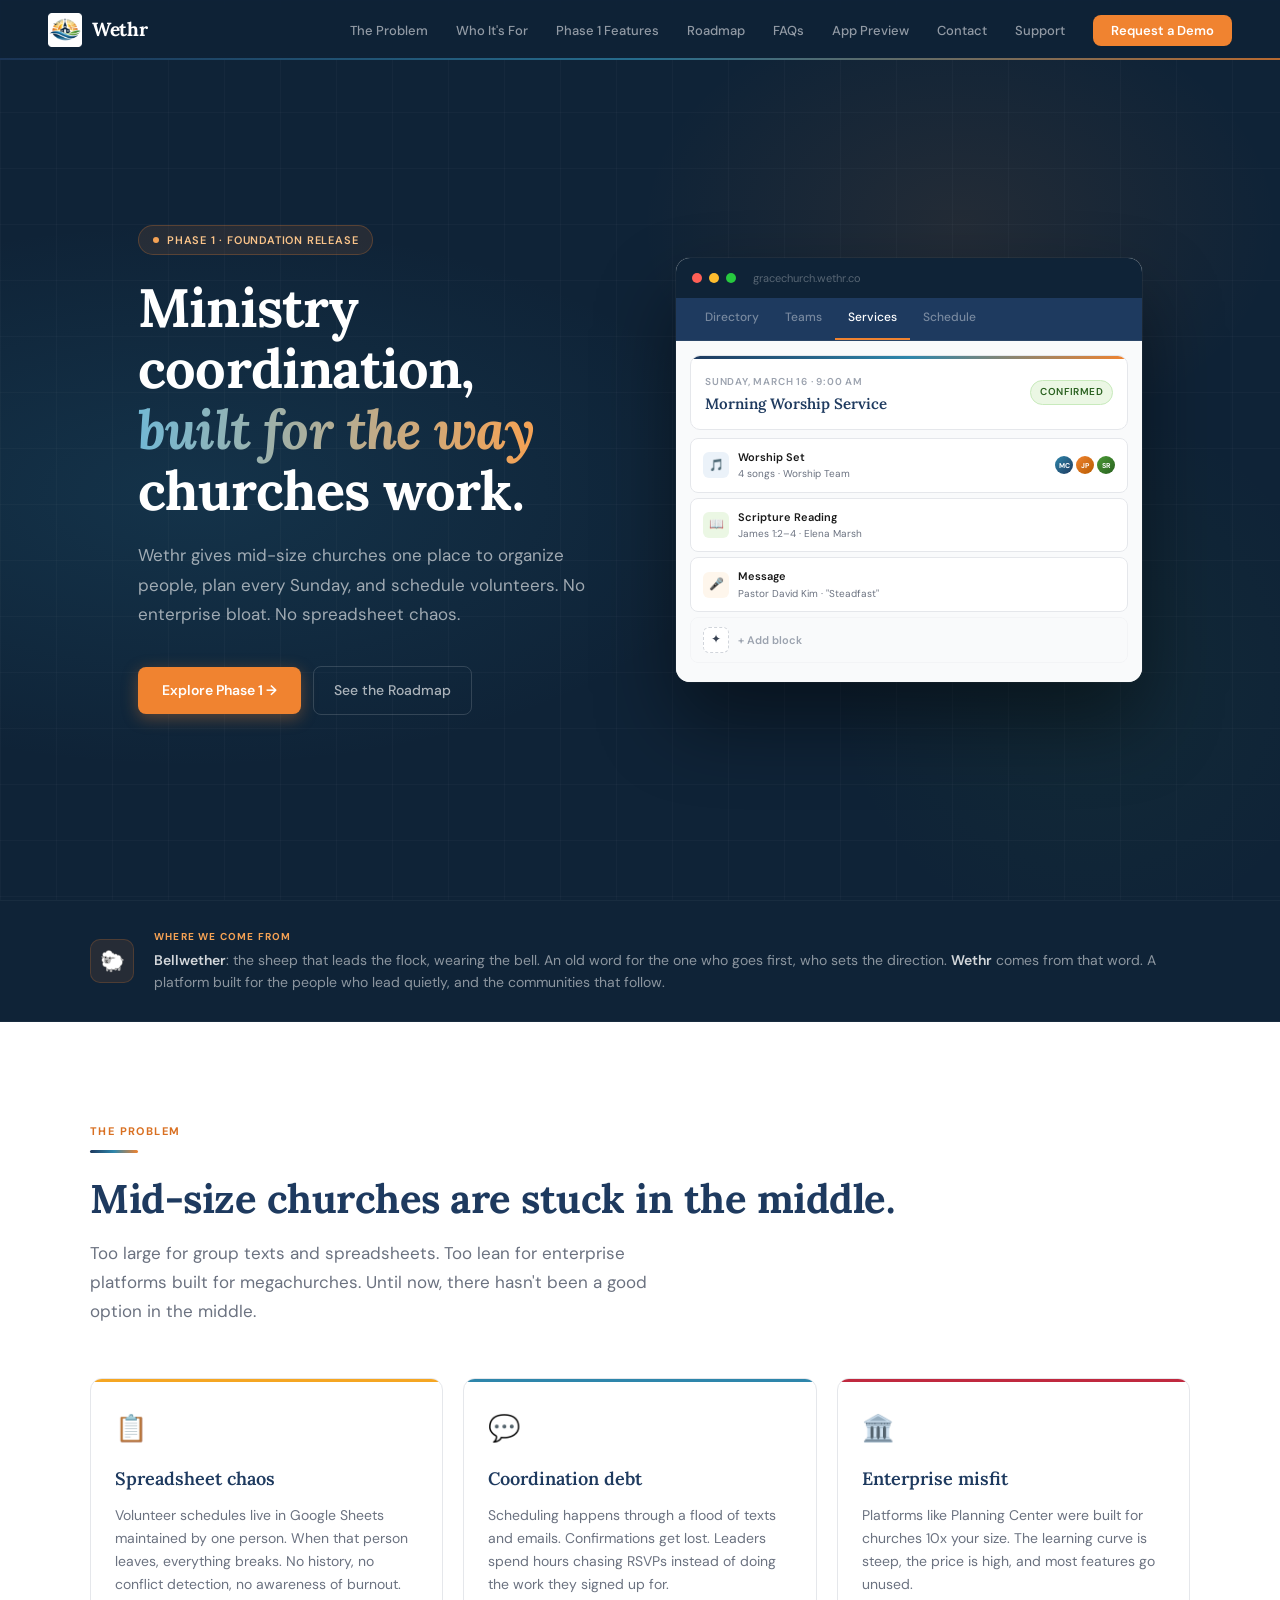
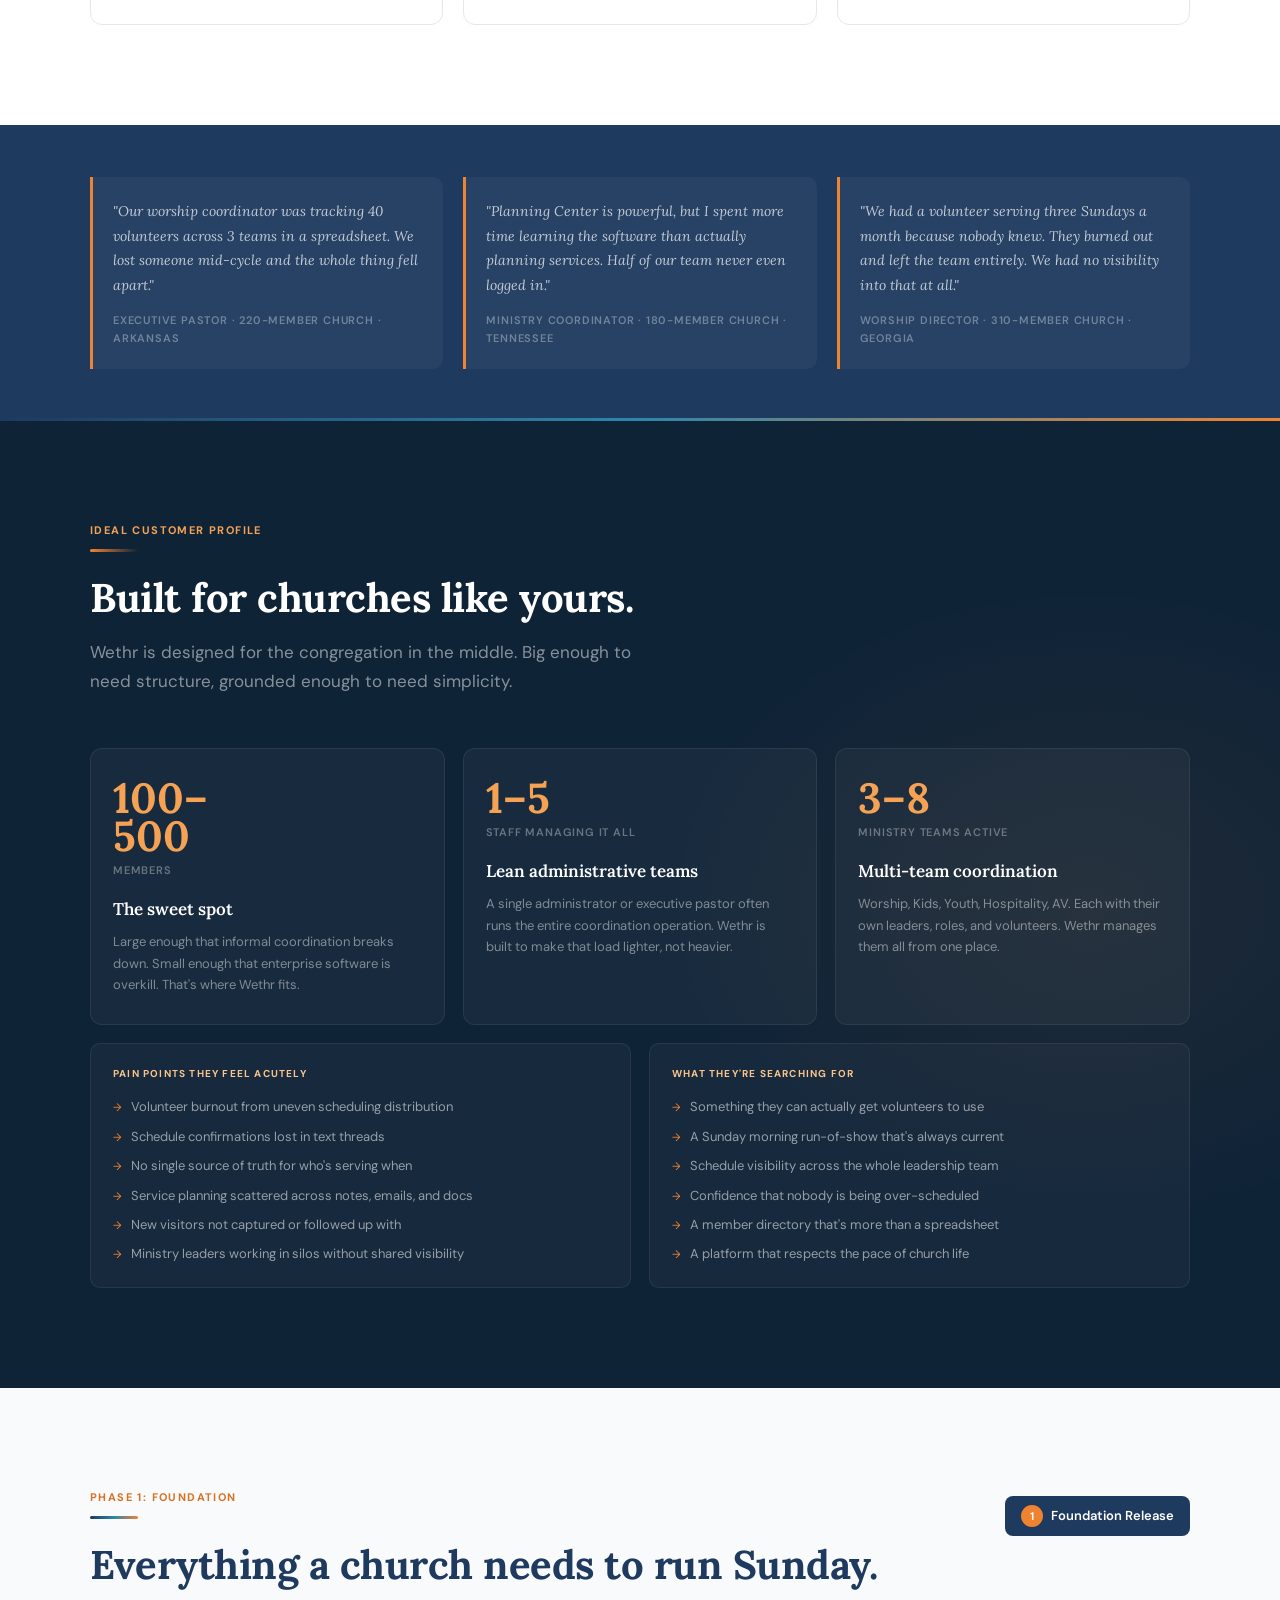
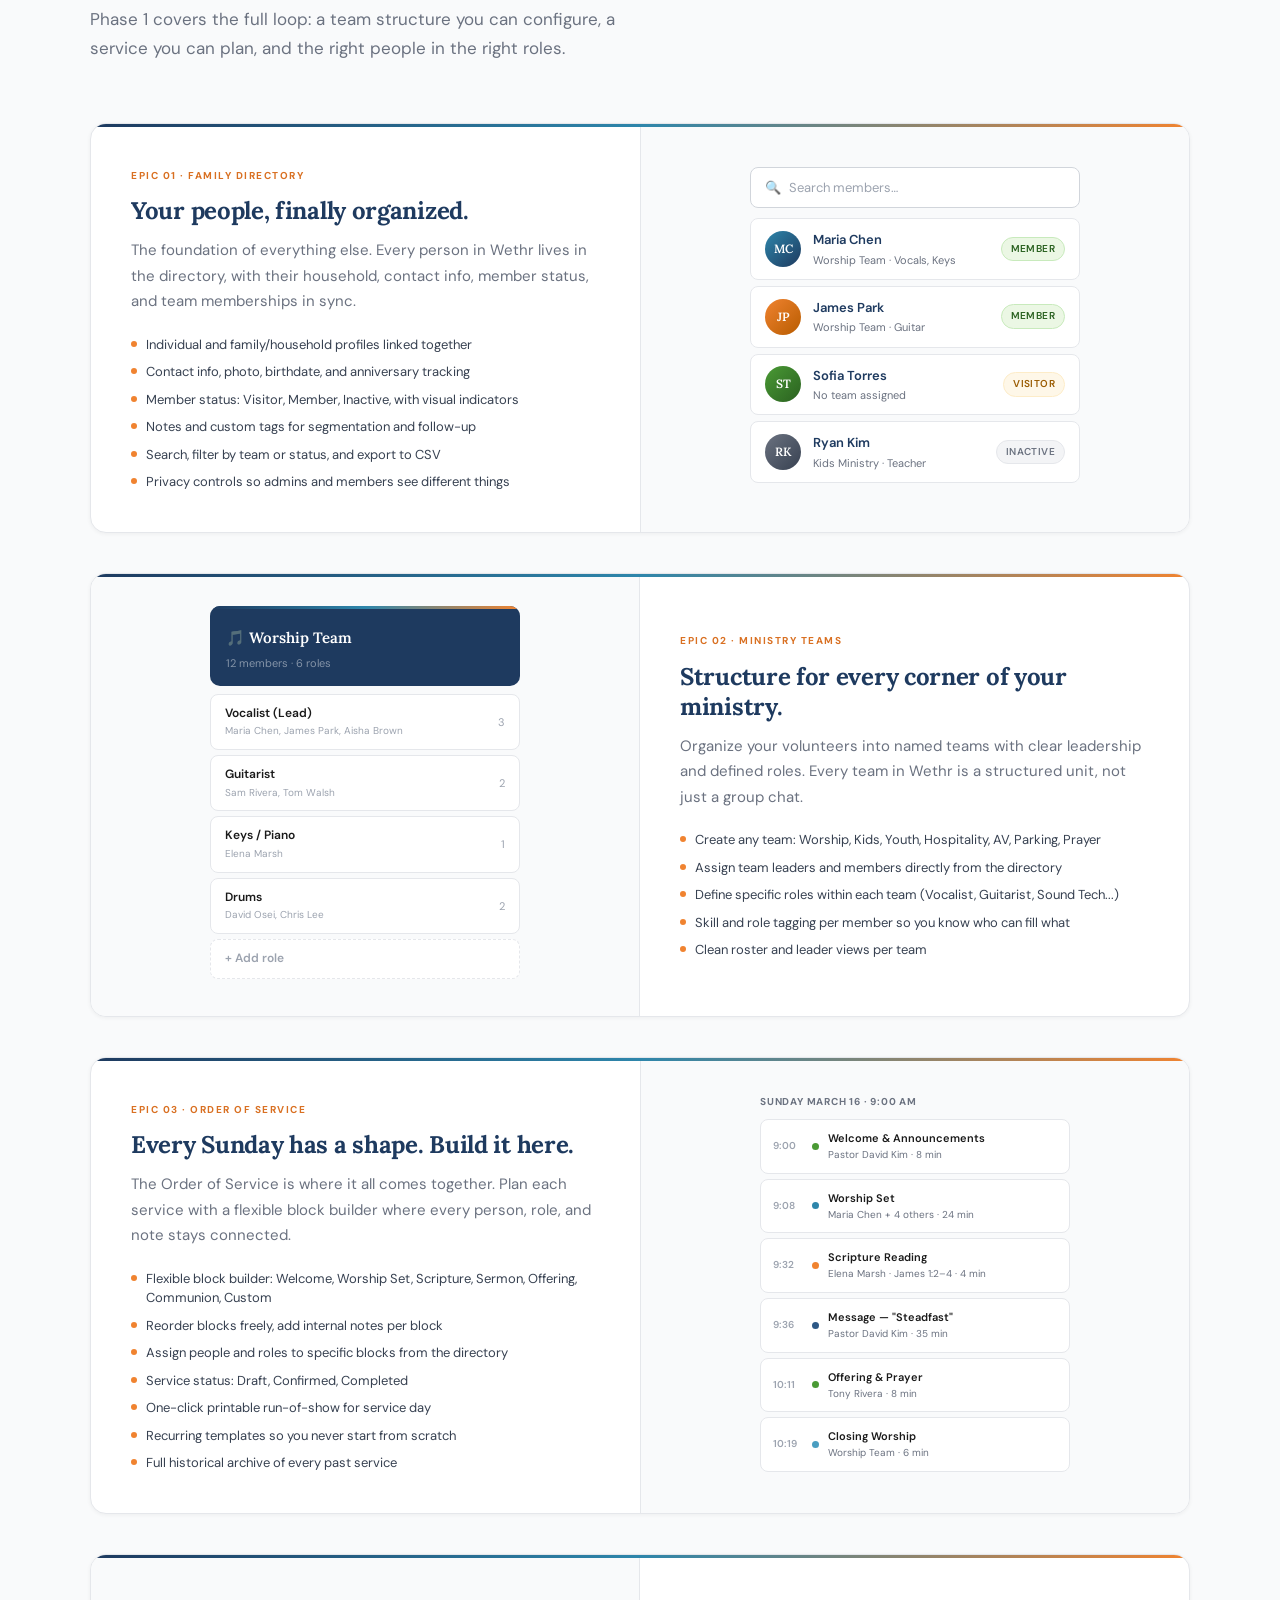
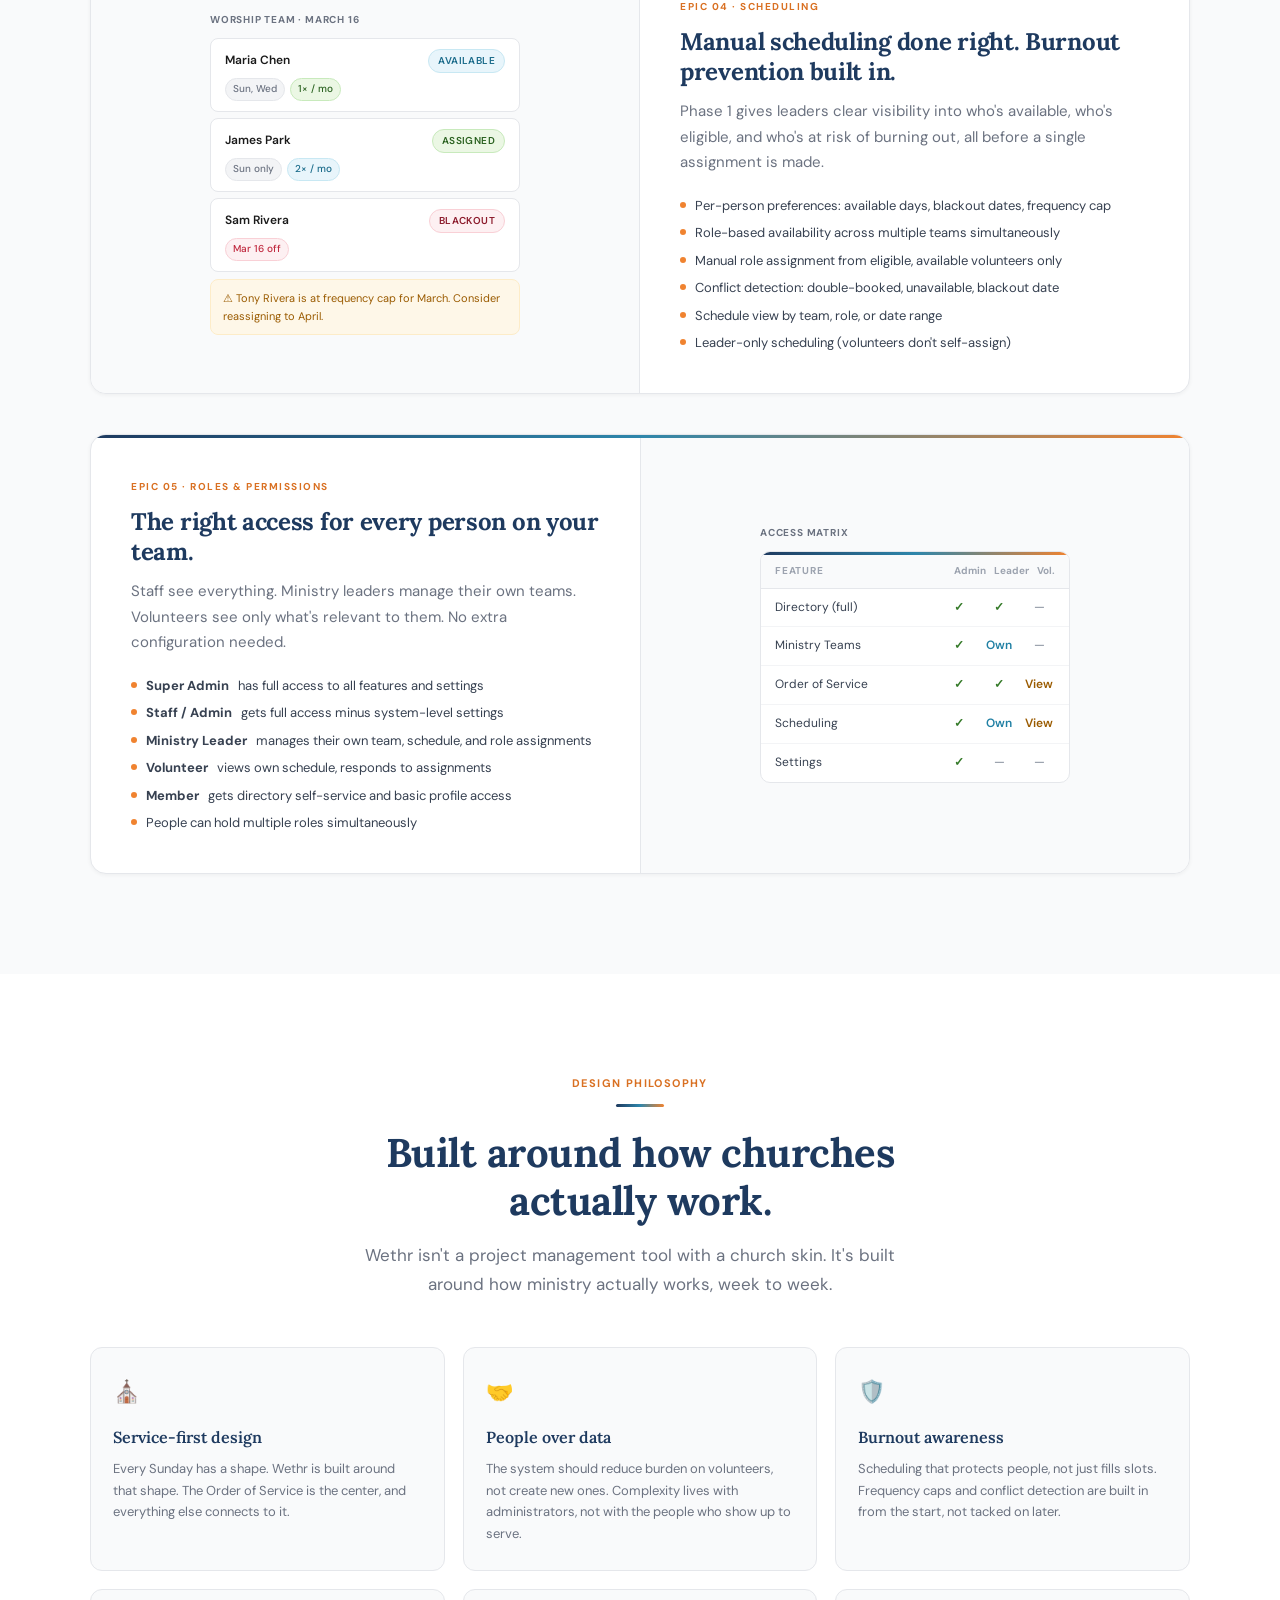
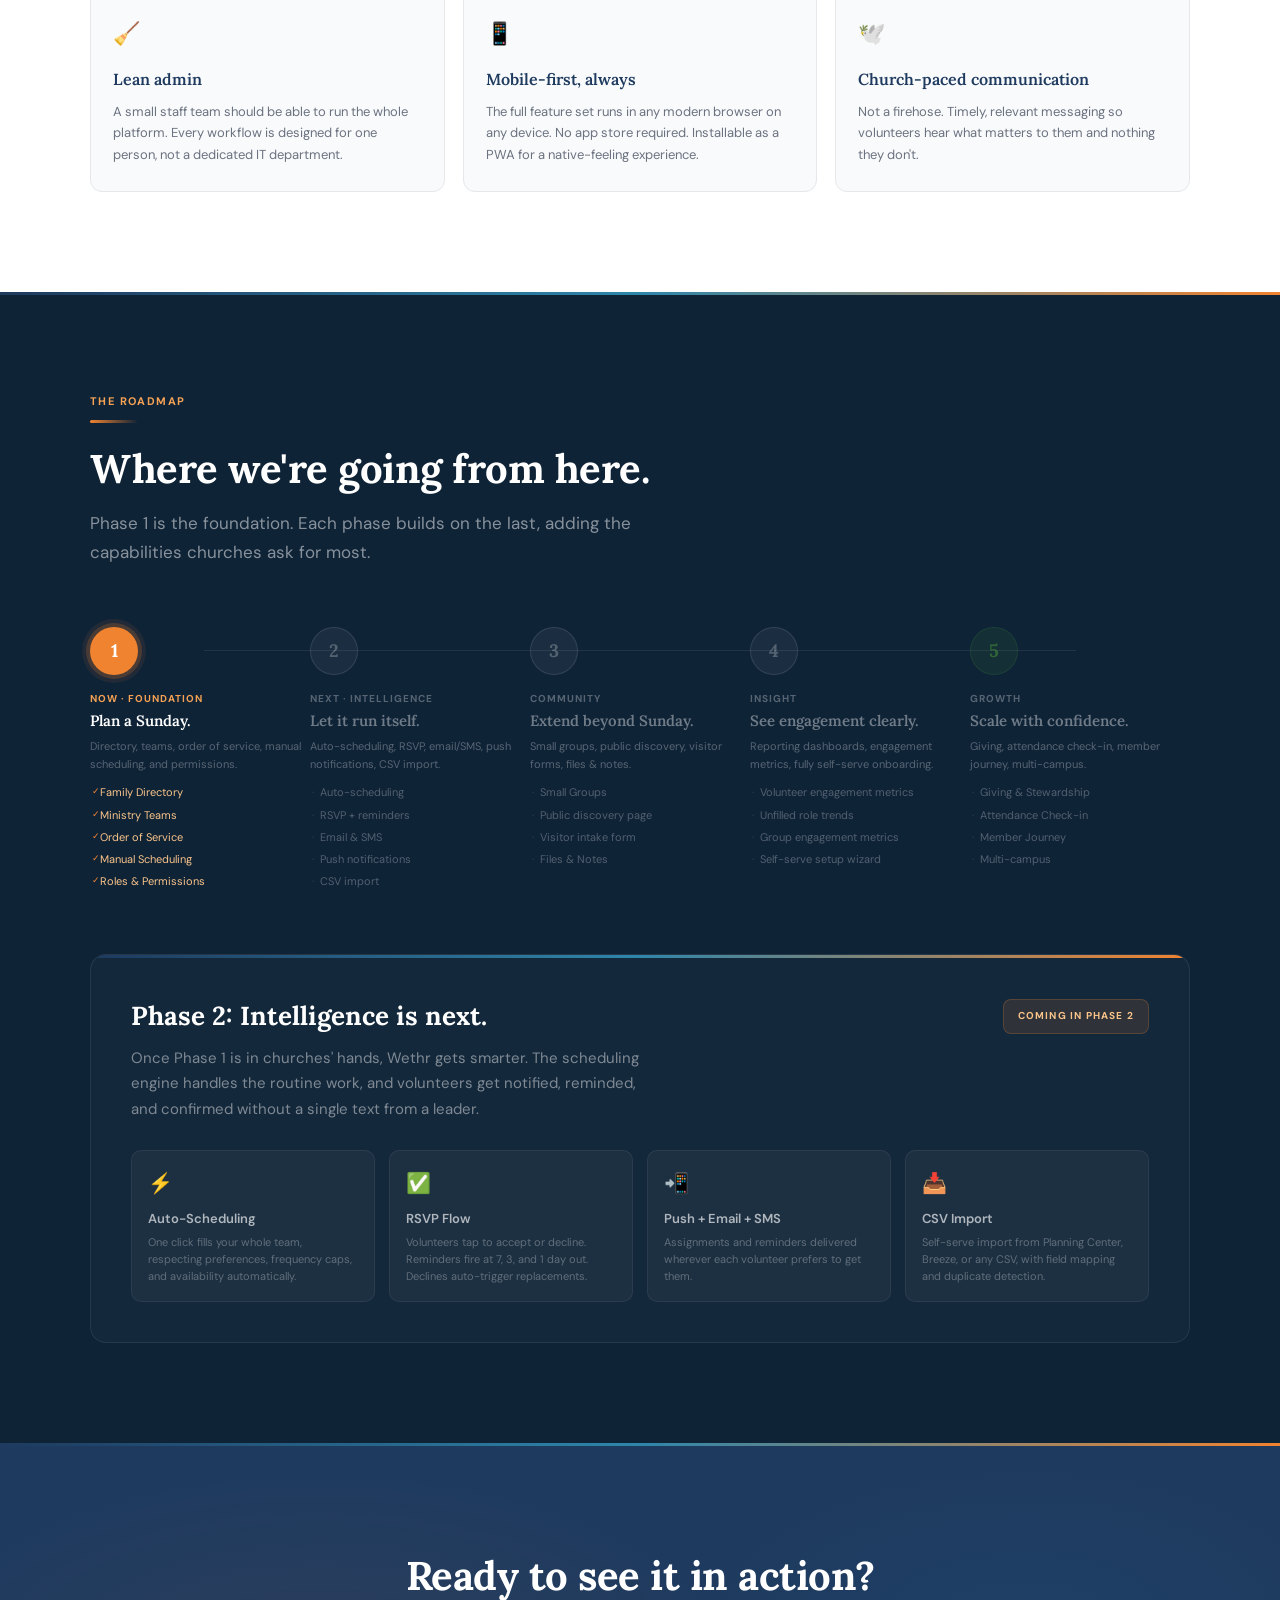
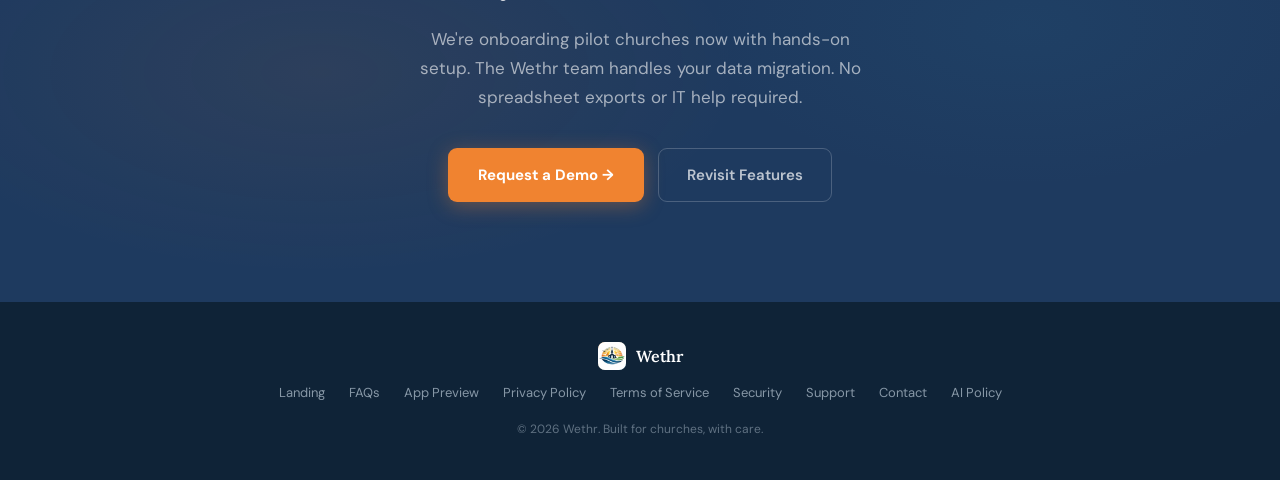
==== commit f6648f2d: "Copy re-write" ====
--- a/index.html
+++ b/index.html
@@ -3,7 +3,7 @@
 <head>
   <meta charset="UTF-8" />
   <meta name="viewport" content="width=device-width, initial-scale=1.0" />
-  <title>Wethr — Phase 1 Pitch</title>
+  <title>Wethr · Phase 1</title>
   <link rel="preconnect" href="https://fonts.googleapis.com" />
   <link rel="preconnect" href="https://fonts.gstatic.com" crossorigin />
   <link href="https://fonts.googleapis.com/css2?family=Lora:ital,wght@0,400;0,600;0,700;1,400;1,600&family=DM+Sans:wght@300;400;500;600;700&family=JetBrains+Mono:wght@400;500&display=swap" rel="stylesheet" />
@@ -287,7 +287,7 @@
         Ministry coordination,<br><em>built for the way</em><br>churches work.
       </h1>
       <p class="hero-subtitle">
-        Wethr gives mid-size churches a single place to organize their people, plan every Sunday, and schedule volunteers — without the enterprise bloat or the spreadsheet chaos.
+        Wethr gives mid-size churches one place to organize people, plan every Sunday, and schedule volunteers. No enterprise bloat. No spreadsheet chaos.
       </p>
       <div class="hero-actions">
         <a href="#features" class="btn-primary">Explore Phase 1 →</a>
@@ -331,7 +331,7 @@
     <div>
       <div class="heritage-label">Where we come from</div>
       <div class="heritage-body">
-        <strong>Bellwether</strong> — the sheep that leads the flock, wearing the bell. It's an old word for the one who goes first, who sets the direction, who the others follow without being told to. <strong>Wethr</strong> is that word, distilled: the wether at the center of it. A platform built for the people who lead quietly — and the communities that move with them.
+        <strong>Bellwether</strong>: the sheep that leads the flock, wearing the bell. An old word for the one who goes first, who sets the direction. <strong>Wethr</strong> comes from that word. A platform built for the people who lead quietly, and the communities that follow.
       </div>
     </div>
   </div>
@@ -344,12 +344,12 @@
       <div class="section-label">The Problem</div>
       <div class="brand-rule"></div>
       <h2 class="section-title">Mid-size churches are stuck in the middle.</h2>
-      <p class="section-subtitle">Too large for group texts and spreadsheets. Too lean for the bloated enterprise platforms designed for megachurches. There's been no right-sized option — until now.</p>
+      <p class="section-subtitle">Too large for group texts and spreadsheets. Too lean for enterprise platforms built for megachurches. Until now, there hasn't been a good option in the middle.</p>
     </div>
     <div class="problem-grid">
       <div class="problem-card p1 fade-up"><div class="problem-icon">📋</div><h3>Spreadsheet chaos</h3><p>Volunteer schedules live in Google Sheets maintained by one person. When that person leaves, everything breaks. No history, no conflict detection, no awareness of burnout.</p></div>
-      <div class="problem-card p2 fade-up"><div class="problem-icon">💬</div><h3>Coordination debt</h3><p>Scheduling happens through a blizzard of texts and emails. Confirmations get lost. Leaders spend hours chasing RSVPs instead of doing the actual work of ministry.</p></div>
-      <div class="problem-card p3 fade-up"><div class="problem-icon">🏛️</div><h3>Enterprise misfit</h3><p>Platforms like Planning Center were built for churches 10× your size. The learning curve is steep, the price is high, and most features go unused. A sledgehammer for a finishing nail.</p></div>
+      <div class="problem-card p2 fade-up"><div class="problem-icon">💬</div><h3>Coordination debt</h3><p>Scheduling happens through a flood of texts and emails. Confirmations get lost. Leaders spend hours chasing RSVPs instead of doing the work they signed up for.</p></div>
+      <div class="problem-card p3 fade-up"><div class="problem-icon">🏛️</div><h3>Enterprise misfit</h3><p>Platforms like Planning Center were built for churches 10x your size. The learning curve is steep, the price is high, and most features go unused.</p></div>
     </div>
   </div>
 </section>
@@ -370,12 +370,12 @@
       <div class="section-label">Ideal Customer Profile</div>
       <div class="brand-rule" style="background:linear-gradient(90deg,var(--sunrise-500),transparent)"></div>
       <h2 class="section-title">Built for churches like yours.</h2>
-      <p class="section-subtitle">Wethr is purpose-built for the congregation in the middle — big enough to need structure, grounded enough to need simplicity.</p>
+      <p class="section-subtitle">Wethr is designed for the congregation in the middle. Big enough to need structure, grounded enough to need simplicity.</p>
     </div>
     <div class="icp-grid">
-      <div class="icp-card fade-up"><div class="icp-stat">100–</div><div class="icp-stat" style="margin-top:-8px">500</div><div class="icp-stat-label">Members</div><h3>The sweet spot</h3><p>Large enough that informal coordination breaks down. Small enough that enterprise software is overkill. This is exactly where Wethr fits.</p></div>
-      <div class="icp-card fade-up"><div class="icp-stat">1–5</div><div class="icp-stat-label">Staff managing it all</div><h3>Lean administrative teams</h3><p>A single administrator or executive pastor often runs the entire coordination operation. Wethr is built to reduce that burden dramatically, not add to it.</p></div>
-      <div class="icp-card fade-up"><div class="icp-stat">3–8</div><div class="icp-stat-label">Ministry teams active</div><h3>Multi-team coordination</h3><p>Worship, Kids, Youth, Hospitality, AV — each with their own leaders, roles, and volunteers. Wethr manages them all from one unified place.</p></div>
+      <div class="icp-card fade-up"><div class="icp-stat">100–</div><div class="icp-stat" style="margin-top:-8px">500</div><div class="icp-stat-label">Members</div><h3>The sweet spot</h3><p>Large enough that informal coordination breaks down. Small enough that enterprise software is overkill. That's where Wethr fits.</p></div>
+      <div class="icp-card fade-up"><div class="icp-stat">1–5</div><div class="icp-stat-label">Staff managing it all</div><h3>Lean administrative teams</h3><p>A single administrator or executive pastor often runs the entire coordination operation. Wethr is built to make that load lighter, not heavier.</p></div>
+      <div class="icp-card fade-up"><div class="icp-stat">3–8</div><div class="icp-stat-label">Ministry teams active</div><h3>Multi-team coordination</h3><p>Worship, Kids, Youth, Hospitality, AV. Each with their own leaders, roles, and volunteers. Wethr manages them all from one place.</p></div>
     </div>
     <div class="icp-detail-row fade-up">
       <div class="icp-detail-box">
@@ -386,7 +386,7 @@
           <li>No single source of truth for who's serving when</li>
           <li>Service planning scattered across notes, emails, and docs</li>
           <li>New visitors not captured or followed up with</li>
-          <li>Ministry leaders operating in isolated silos</li>
+          <li>Ministry leaders working in silos without shared visibility</li>
         </ul>
       </div>
       <div class="icp-detail-box">
@@ -409,10 +409,10 @@
   <div class="container">
     <div class="features-header fade-up">
       <div>
-        <div class="section-label">Phase 1 — Foundation</div>
+        <div class="section-label">Phase 1: Foundation</div>
         <div class="brand-rule"></div>
         <h2 class="section-title">Everything a church needs to run Sunday.</h2>
-        <p class="section-subtitle">Phase 1 delivers the complete core loop: a configured team structure, a planned service, and the right people in the right roles — with no missing pieces.</p>
+        <p class="section-subtitle">Phase 1 covers the full loop: a team structure you can configure, a service you can plan, and the right people in the right roles.</p>
       </div>
       <div class="phase-badge"><div class="phase-badge-num">1</div>Foundation Release</div>
     </div>
@@ -422,14 +422,14 @@
       <div class="feature-content">
         <div class="feature-number">Epic 01 · Family Directory</div>
         <h3>Your people, finally organized.</h3>
-        <p>The relational foundation of everything. Every person in Wethr lives in the directory — with their household, contact info, member status, and team memberships always in sync.</p>
+        <p>The foundation of everything else. Every person in Wethr lives in the directory, with their household, contact info, member status, and team memberships in sync.</p>
         <ul class="feature-list">
           <li>Individual and family/household profiles linked together</li>
           <li>Contact info, photo, birthdate, and anniversary tracking</li>
-          <li>Member status: Visitor, Member, Inactive — with visual indicators</li>
+          <li>Member status: Visitor, Member, Inactive, with visual indicators</li>
           <li>Notes and custom tags for segmentation and follow-up</li>
           <li>Search, filter by team or status, and export to CSV</li>
-          <li>Privacy controls — admin vs. member visibility scoping</li>
+          <li>Privacy controls so admins and members see different things</li>
         </ul>
       </div>
       <div class="feature-visual">
@@ -448,12 +448,12 @@
       <div class="feature-content">
         <div class="feature-number">Epic 02 · Ministry Teams</div>
         <h3>Structure for every corner of your ministry.</h3>
-        <p>Organize your volunteer workforce into named teams with clear leadership and defined roles. Every team in Wethr is a structured unit — not just a group chat.</p>
+        <p>Organize your volunteers into named teams with clear leadership and defined roles. Every team in Wethr is a structured unit, not just a group chat.</p>
         <ul class="feature-list">
           <li>Create any team: Worship, Kids, Youth, Hospitality, AV, Parking, Prayer</li>
           <li>Assign team leaders and members directly from the directory</li>
-          <li>Define specific roles within each team (Vocalist, Guitarist, Sound Tech…)</li>
-          <li>Skill and role tagging per member — know who can fill what</li>
+          <li>Define specific roles within each team (Vocalist, Guitarist, Sound Tech...)</li>
+          <li>Skill and role tagging per member so you know who can fill what</li>
           <li>Clean roster and leader views per team</li>
         </ul>
       </div>
@@ -478,14 +478,14 @@
       <div class="feature-content">
         <div class="feature-number">Epic 03 · Order of Service</div>
         <h3>Every Sunday has a shape. Build it here.</h3>
-        <p>The Order of Service is Wethr's heartbeat. Every service is planned in a flexible block builder — and every person, role, and note connects directly to it.</p>
+        <p>The Order of Service is where it all comes together. Plan each service with a flexible block builder where every person, role, and note stays connected.</p>
         <ul class="feature-list">
           <li>Flexible block builder: Welcome, Worship Set, Scripture, Sermon, Offering, Communion, Custom</li>
           <li>Reorder blocks freely, add internal notes per block</li>
           <li>Assign people and roles to specific blocks from the directory</li>
-          <li>Service status: Draft → Confirmed → Completed</li>
+          <li>Service status: Draft, Confirmed, Completed</li>
           <li>One-click printable run-of-show for service day</li>
-          <li>Recurring templates — never start from scratch again</li>
+          <li>Recurring templates so you never start from scratch</li>
           <li>Full historical archive of every past service</li>
         </ul>
       </div>
@@ -507,14 +507,14 @@
       <div class="feature-content">
         <div class="feature-number">Epic 04 · Scheduling</div>
         <h3>Manual scheduling done right. Burnout prevention built in.</h3>
-        <p>Phase 1 gives leaders clear visibility into who's available, who's eligible, and who's at risk of burning out — before a single assignment is made.</p>
+        <p>Phase 1 gives leaders clear visibility into who's available, who's eligible, and who's at risk of burning out, all before a single assignment is made.</p>
         <ul class="feature-list">
           <li>Per-person preferences: available days, blackout dates, frequency cap</li>
           <li>Role-based availability across multiple teams simultaneously</li>
           <li>Manual role assignment from eligible, available volunteers only</li>
           <li>Conflict detection: double-booked, unavailable, blackout date</li>
           <li>Schedule view by team, role, or date range</li>
-          <li>Leader-only scheduling — volunteers don't self-assign</li>
+          <li>Leader-only scheduling (volunteers don't self-assign)</li>
         </ul>
       </div>
       <div class="feature-visual" style="border-left:none;border-right:1px solid var(--neutral-200)">
@@ -533,13 +533,13 @@
       <div class="feature-content">
         <div class="feature-number">Epic 05 · Roles & Permissions</div>
         <h3>The right access for every person on your team.</h3>
-        <p>Wethr's layered permission model means staff see everything, ministry leaders manage their own world, and volunteers see only what's relevant to them — no extra configuration needed.</p>
+        <p>Staff see everything. Ministry leaders manage their own teams. Volunteers see only what's relevant to them. No extra configuration needed.</p>
         <ul class="feature-list">
-          <li><strong>Super Admin</strong> — Full access to all features and settings</li>
-          <li><strong>Staff / Admin</strong> — Full access minus system-level settings</li>
-          <li><strong>Ministry Leader</strong> — Manages their own team, schedule, and role assignments</li>
-          <li><strong>Volunteer</strong> — Views own schedule, responds to assignments</li>
-          <li><strong>Member</strong> — Directory self-service and basic profile access</li>
+          <li><strong>Super Admin</strong> has full access to all features and settings</li>
+          <li><strong>Staff / Admin</strong> gets full access minus system-level settings</li>
+          <li><strong>Ministry Leader</strong> manages their own team, schedule, and role assignments</li>
+          <li><strong>Volunteer</strong> views own schedule, responds to assignments</li>
+          <li><strong>Member</strong> gets directory self-service and basic profile access</li>
           <li>People can hold multiple roles simultaneously</li>
         </ul>
       </div>
@@ -574,15 +574,15 @@
       <div class="section-label">Design Philosophy</div>
       <div class="brand-rule" style="margin:12px auto 22px"></div>
       <h2 class="section-title">Built around how churches actually work.</h2>
-      <p class="section-subtitle">Wethr isn't a generic project management tool with a church skin. Every decision reflects the pace, values, and culture of ministry.</p>
+      <p class="section-subtitle">Wethr isn't a project management tool with a church skin. It's built around how ministry actually works, week to week.</p>
     </div>
     <div class="principles-grid" style="margin-top:48px">
-      <div class="principle-card fade-up"><div class="principle-icon">⛪</div><h3>Service-first design</h3><p>Every Sunday has a shape. Wethr is built around that shape — the Order of Service is the central heartbeat, and everything else orbits it.</p></div>
+      <div class="principle-card fade-up"><div class="principle-icon">⛪</div><h3>Service-first design</h3><p>Every Sunday has a shape. Wethr is built around that shape. The Order of Service is the center, and everything else connects to it.</p></div>
       <div class="principle-card fade-up"><div class="principle-icon">🤝</div><h3>People over data</h3><p>The system should reduce burden on volunteers, not create new ones. Complexity lives with administrators, not with the people who show up to serve.</p></div>
-      <div class="principle-card fade-up"><div class="principle-icon">🛡️</div><h3>Burnout awareness</h3><p>Scheduling intelligence that protects people, not just fills slots. Frequency caps and conflict detection are first-class features, not afterthoughts.</p></div>
+      <div class="principle-card fade-up"><div class="principle-icon">🛡️</div><h3>Burnout awareness</h3><p>Scheduling that protects people, not just fills slots. Frequency caps and conflict detection are built in from the start, not tacked on later.</p></div>
       <div class="principle-card fade-up"><div class="principle-icon">🧹</div><h3>Lean admin</h3><p>A small staff team should be able to run the whole platform. Every workflow is designed for one person, not a dedicated IT department.</p></div>
-      <div class="principle-card fade-up"><div class="principle-icon">📱</div><h3>Mobile-first, always</h3><p>The full feature set runs in any modern browser on any device — no app store required. Installable as a PWA for a native-feeling experience.</p></div>
-      <div class="principle-card fade-up"><div class="principle-icon">🕊️</div><h3>Church-paced communication</h3><p>Not a firehose. Timely, relevant, role-aware messaging — so volunteers hear what matters to them, and nothing they don't need.</p></div>
+      <div class="principle-card fade-up"><div class="principle-icon">📱</div><h3>Mobile-first, always</h3><p>The full feature set runs in any modern browser on any device. No app store required. Installable as a PWA for a native-feeling experience.</p></div>
+      <div class="principle-card fade-up"><div class="principle-icon">🕊️</div><h3>Church-paced communication</h3><p>Not a firehose. Timely, relevant messaging so volunteers hear what matters to them and nothing they don't.</p></div>
     </div>
   </div>
 </section>
@@ -594,7 +594,7 @@
       <div class="section-label">The Roadmap</div>
       <div class="brand-rule" style="background:linear-gradient(90deg,var(--sunrise-500),transparent)"></div>
       <h2 class="section-title">Where we're going from here.</h2>
-      <p class="section-subtitle">Phase 1 is the foundation. Each phase makes Wethr smarter, more connected, and more indispensable to the churches that rely on it.</p>
+      <p class="section-subtitle">Phase 1 is the foundation. Each phase builds on the last, adding the capabilities churches ask for most.</p>
     </div>
 
     <div class="roadmap-timeline fade-up">
@@ -657,15 +657,15 @@
       <div class="phase2-header">
         <div>
           <h3>Phase 2: Intelligence is next.</h3>
-          <p class="phase2-body">Once Phase 1 is in churches' hands, Wethr gets smart. The scheduling engine takes over the routine work — and volunteers are notified, reminded, and RSVPed without a single text from a leader.</p>
+          <p class="phase2-body">Once Phase 1 is in churches' hands, Wethr gets smarter. The scheduling engine handles the routine work, and volunteers get notified, reminded, and confirmed without a single text from a leader.</p>
         </div>
         <div class="coming-soon-pill">Coming in Phase 2</div>
       </div>
       <div class="tease-features">
-        <div class="tease-feat"><div class="tease-feat-icon">⚡</div><div class="tease-feat-name">Auto-Scheduling</div><div class="tease-feat-desc">One click fills your whole team — respecting preferences, frequency caps, and availability automatically.</div></div>
+        <div class="tease-feat"><div class="tease-feat-icon">⚡</div><div class="tease-feat-name">Auto-Scheduling</div><div class="tease-feat-desc">One click fills your whole team, respecting preferences, frequency caps, and availability automatically.</div></div>
         <div class="tease-feat"><div class="tease-feat-icon">✅</div><div class="tease-feat-name">RSVP Flow</div><div class="tease-feat-desc">Volunteers tap to accept or decline. Reminders fire at 7, 3, and 1 day out. Declines auto-trigger replacements.</div></div>
-        <div class="tease-feat"><div class="tease-feat-icon">📲</div><div class="tease-feat-name">Push + Email + SMS</div><div class="tease-feat-desc">Every assignment and reminder delivered exactly where each volunteer prefers to receive it.</div></div>
-        <div class="tease-feat"><div class="tease-feat-icon">📥</div><div class="tease-feat-name">CSV Import</div><div class="tease-feat-desc">Self-serve import from Planning Center, Breeze, or any CSV — with field mapping and duplicate detection.</div></div>
+        <div class="tease-feat"><div class="tease-feat-icon">📲</div><div class="tease-feat-name">Push + Email + SMS</div><div class="tease-feat-desc">Assignments and reminders delivered wherever each volunteer prefers to get them.</div></div>
+        <div class="tease-feat"><div class="tease-feat-icon">📥</div><div class="tease-feat-name">CSV Import</div><div class="tease-feat-desc">Self-serve import from Planning Center, Breeze, or any CSV, with field mapping and duplicate detection.</div></div>
       </div>
     </div>
 
@@ -677,7 +677,7 @@
   <div class="container cta-content">
     <div class="fade-up">
       <h2>Ready to see it in action?</h2>
-      <p>We're onboarding pilot churches now with white-glove setup. Your data migration is handled by the Wethr team — no spreadsheet exports or IT help required.</p>
+      <p>We're onboarding pilot churches now with hands-on setup. The Wethr team handles your data migration. No spreadsheet exports or IT help required.</p>
       <div class="cta-actions">
         <a href="mailto:hello@wethr.co" class="cta-btn-sunrise">Request a Demo →</a>
         <a href="#features" class="cta-btn-outline">Revisit Features</a>
@@ -693,13 +693,13 @@
     <span class="footer-wordmark">Wethr</span>
   </div>
   <div class="footer-links">
-    <a href="index.html">Landing</a>
+    <a href="index.html" aria-current="page">Landing</a>
     <a href="faq.html">FAQs</a>
     <a href="preview.html">App Preview</a>
     <a href="privacy.html">Privacy Policy</a>
     <a href="tos.html">Terms of Service</a>
     <a href="security.html">Security</a>
-    <a href="support.html">Support</a> 
+    <a href="support.html">Support</a>
     <a href="contact.html">Contact</a>
     <a href="ai.html">AI Policy</a>
   </div>
--- a/shared.css
+++ b/shared.css
@@ -140,6 +140,20 @@
 }
 .nav-cta:hover {
   background: var(--sunrise-600) !important;
+}
+.nav-links a[aria-current="page"] {
+  color: #fff;
+  position: relative;
+}
+.nav-links a[aria-current="page"]::after {
+  content: '';
+  position: absolute;
+  bottom: -4px;
+  left: 0;
+  right: 0;
+  height: 2px;
+  background: var(--sunrise-500);
+  border-radius: 1px;
 }
 
 /* ── FOOTER ── */
